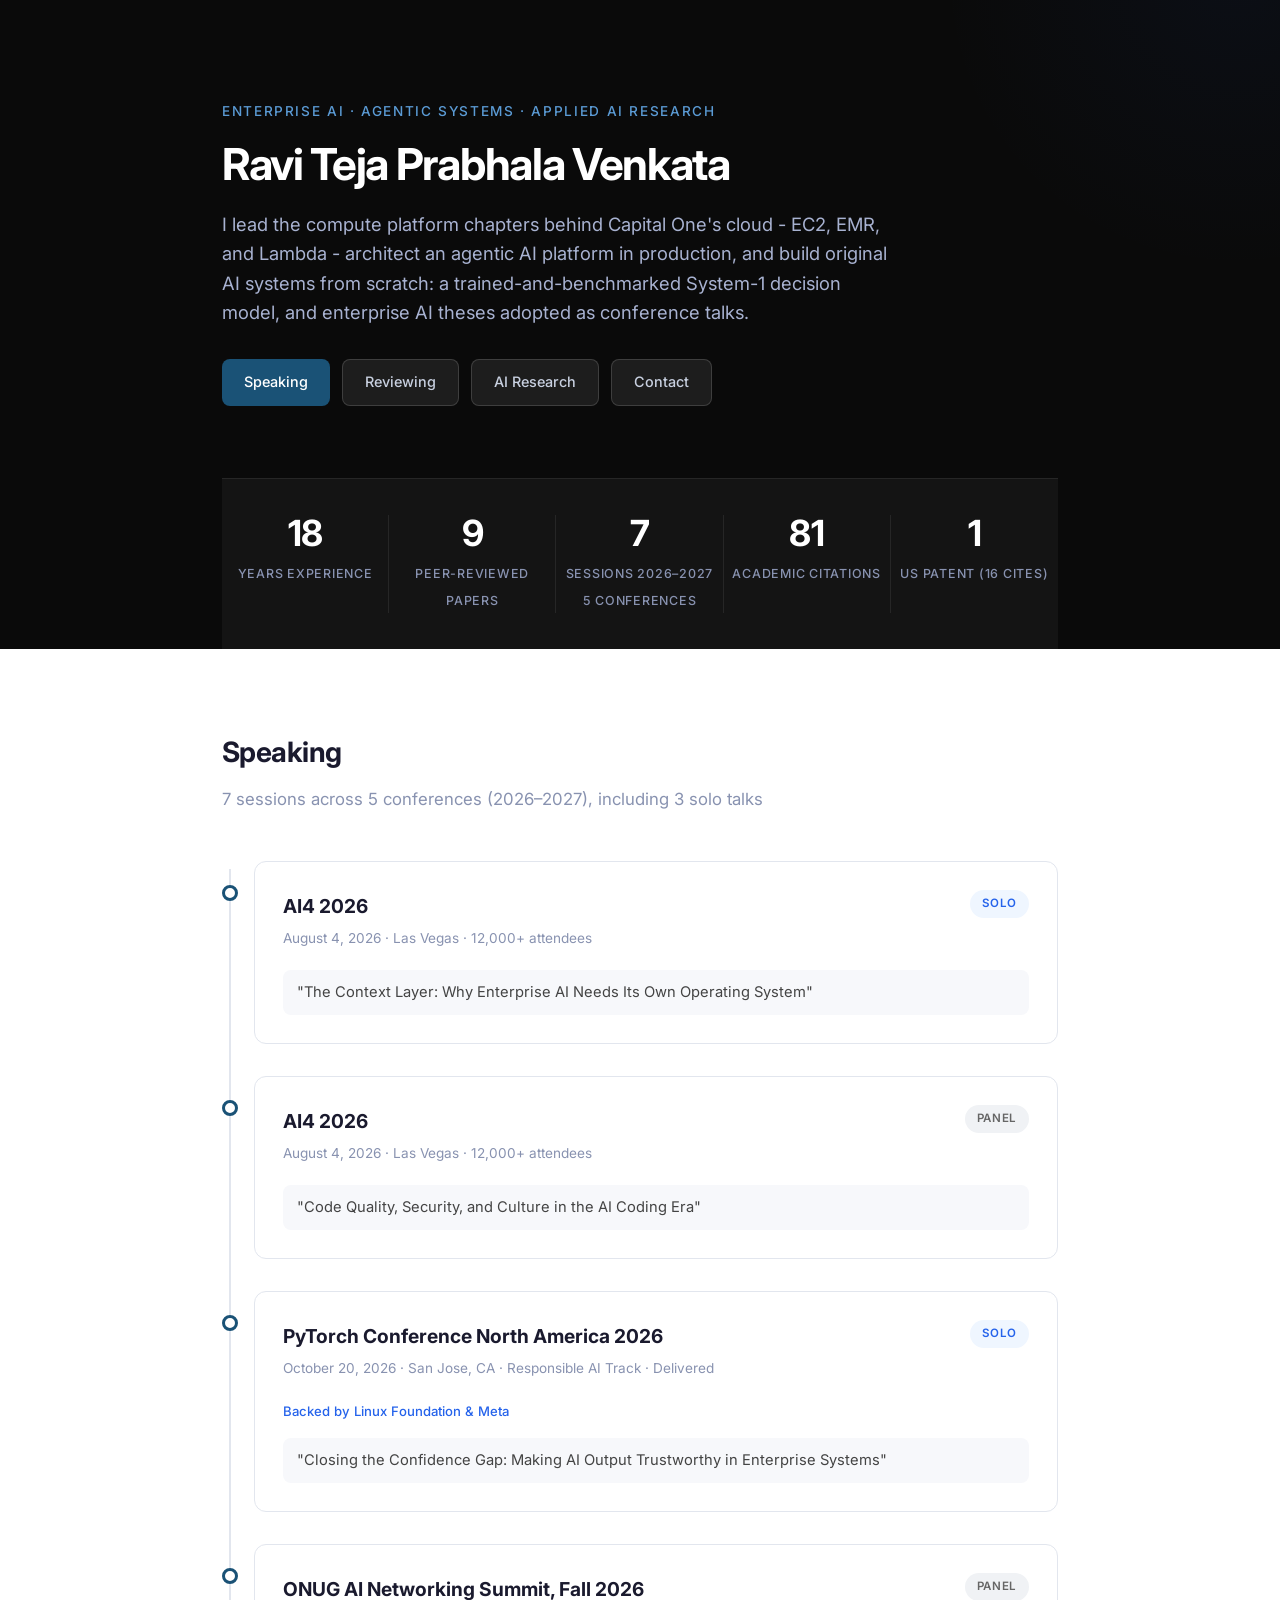
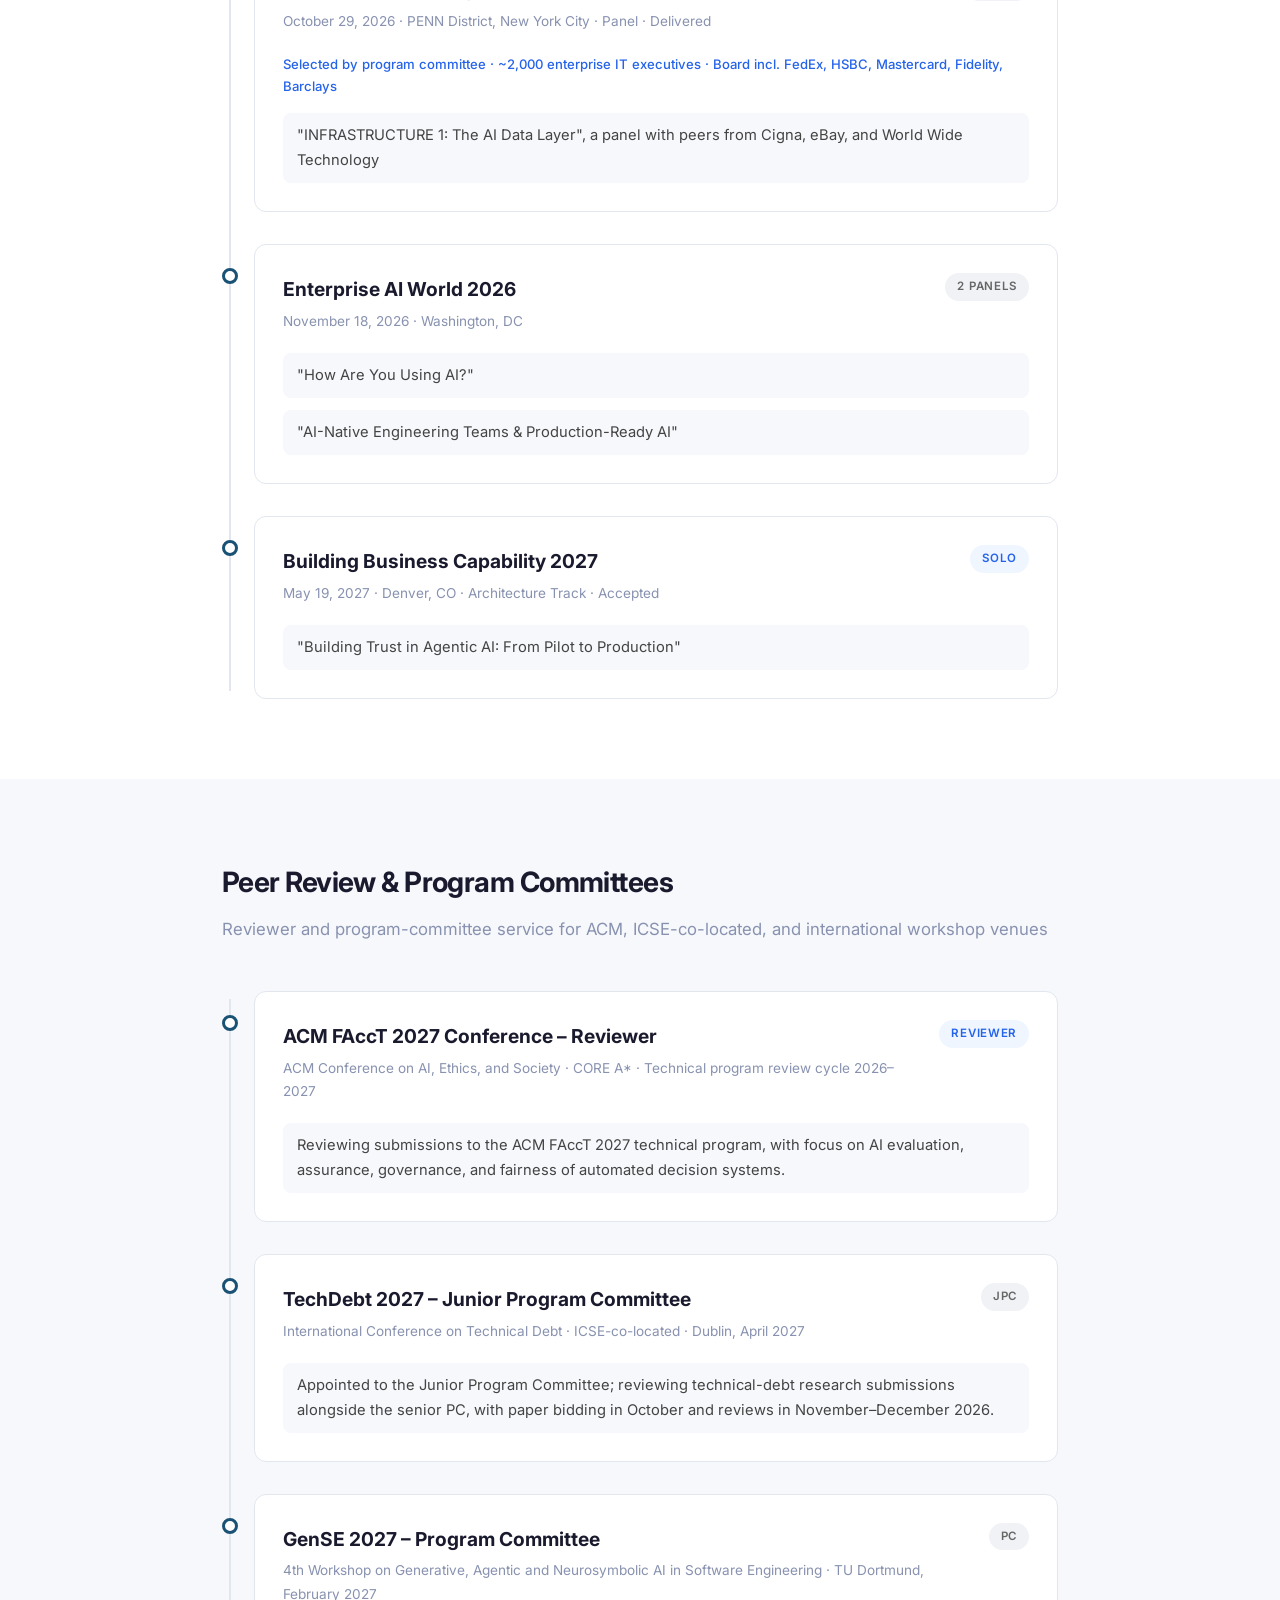
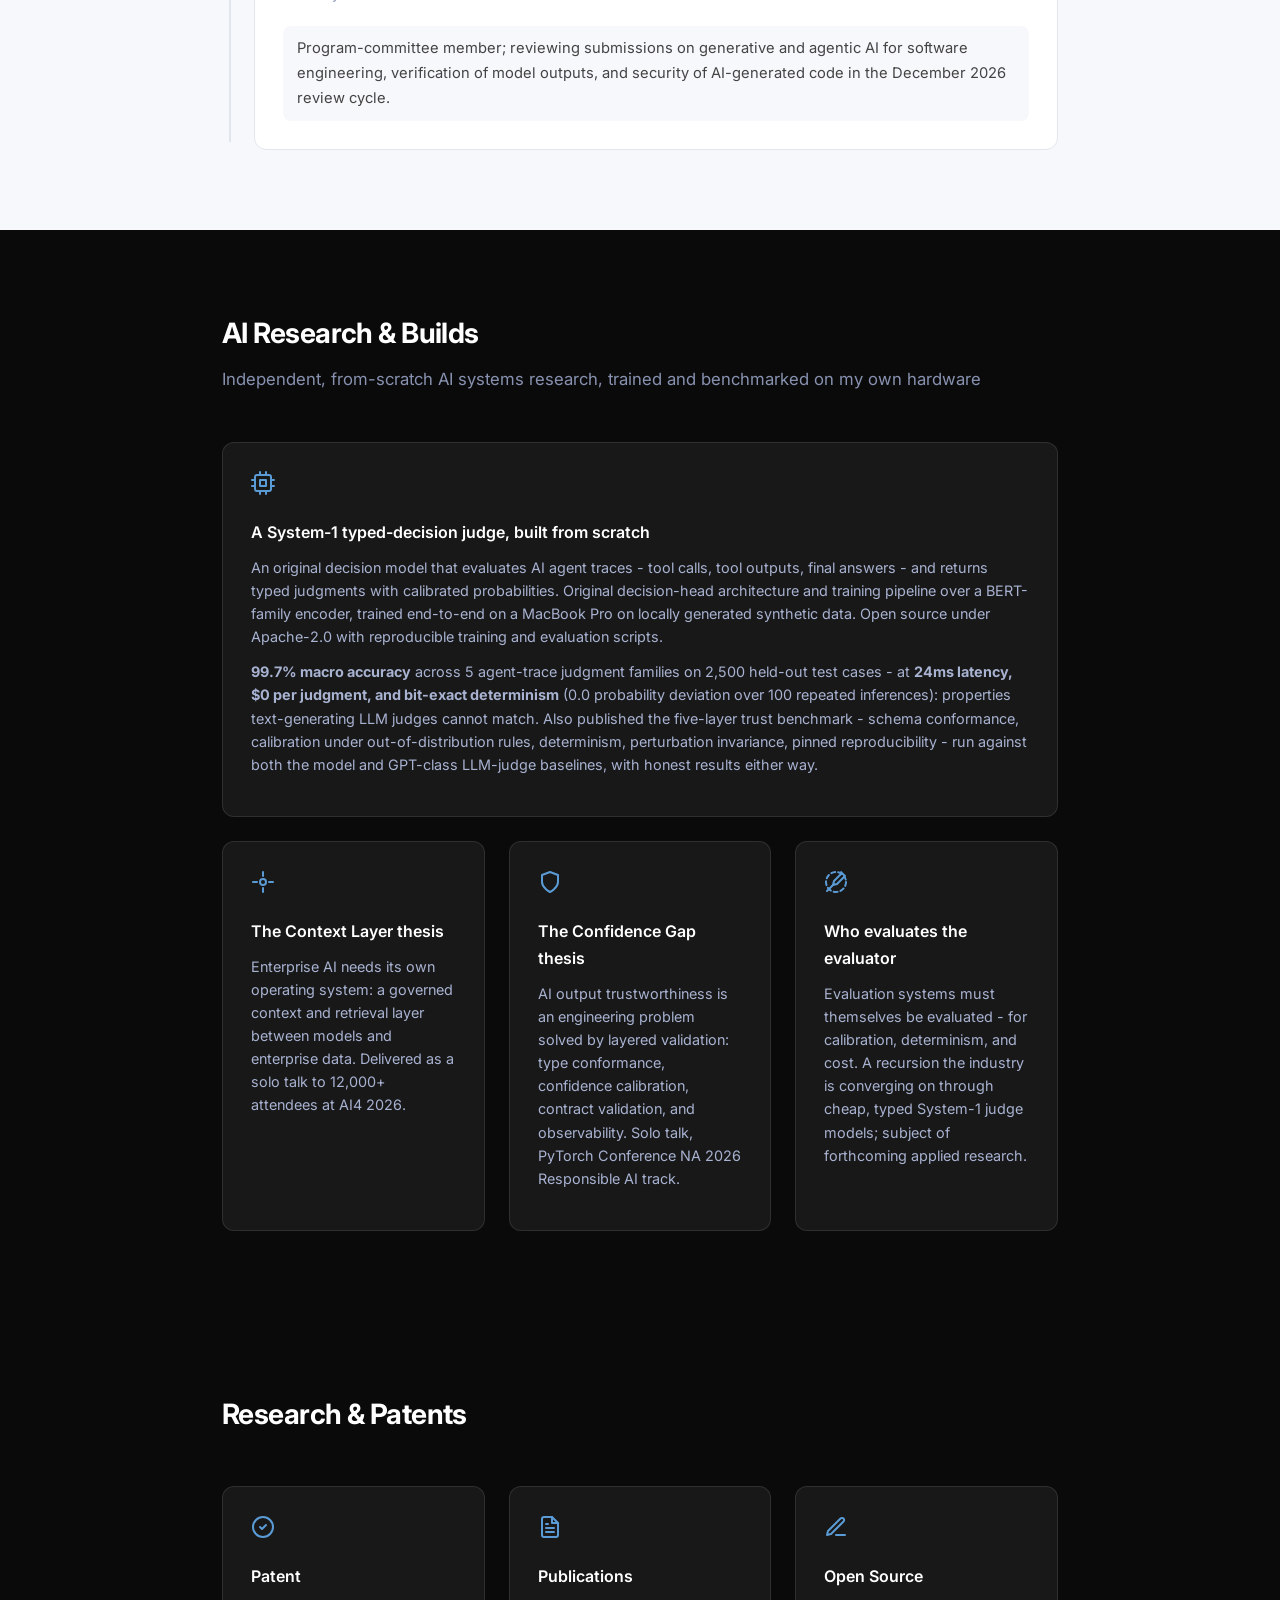
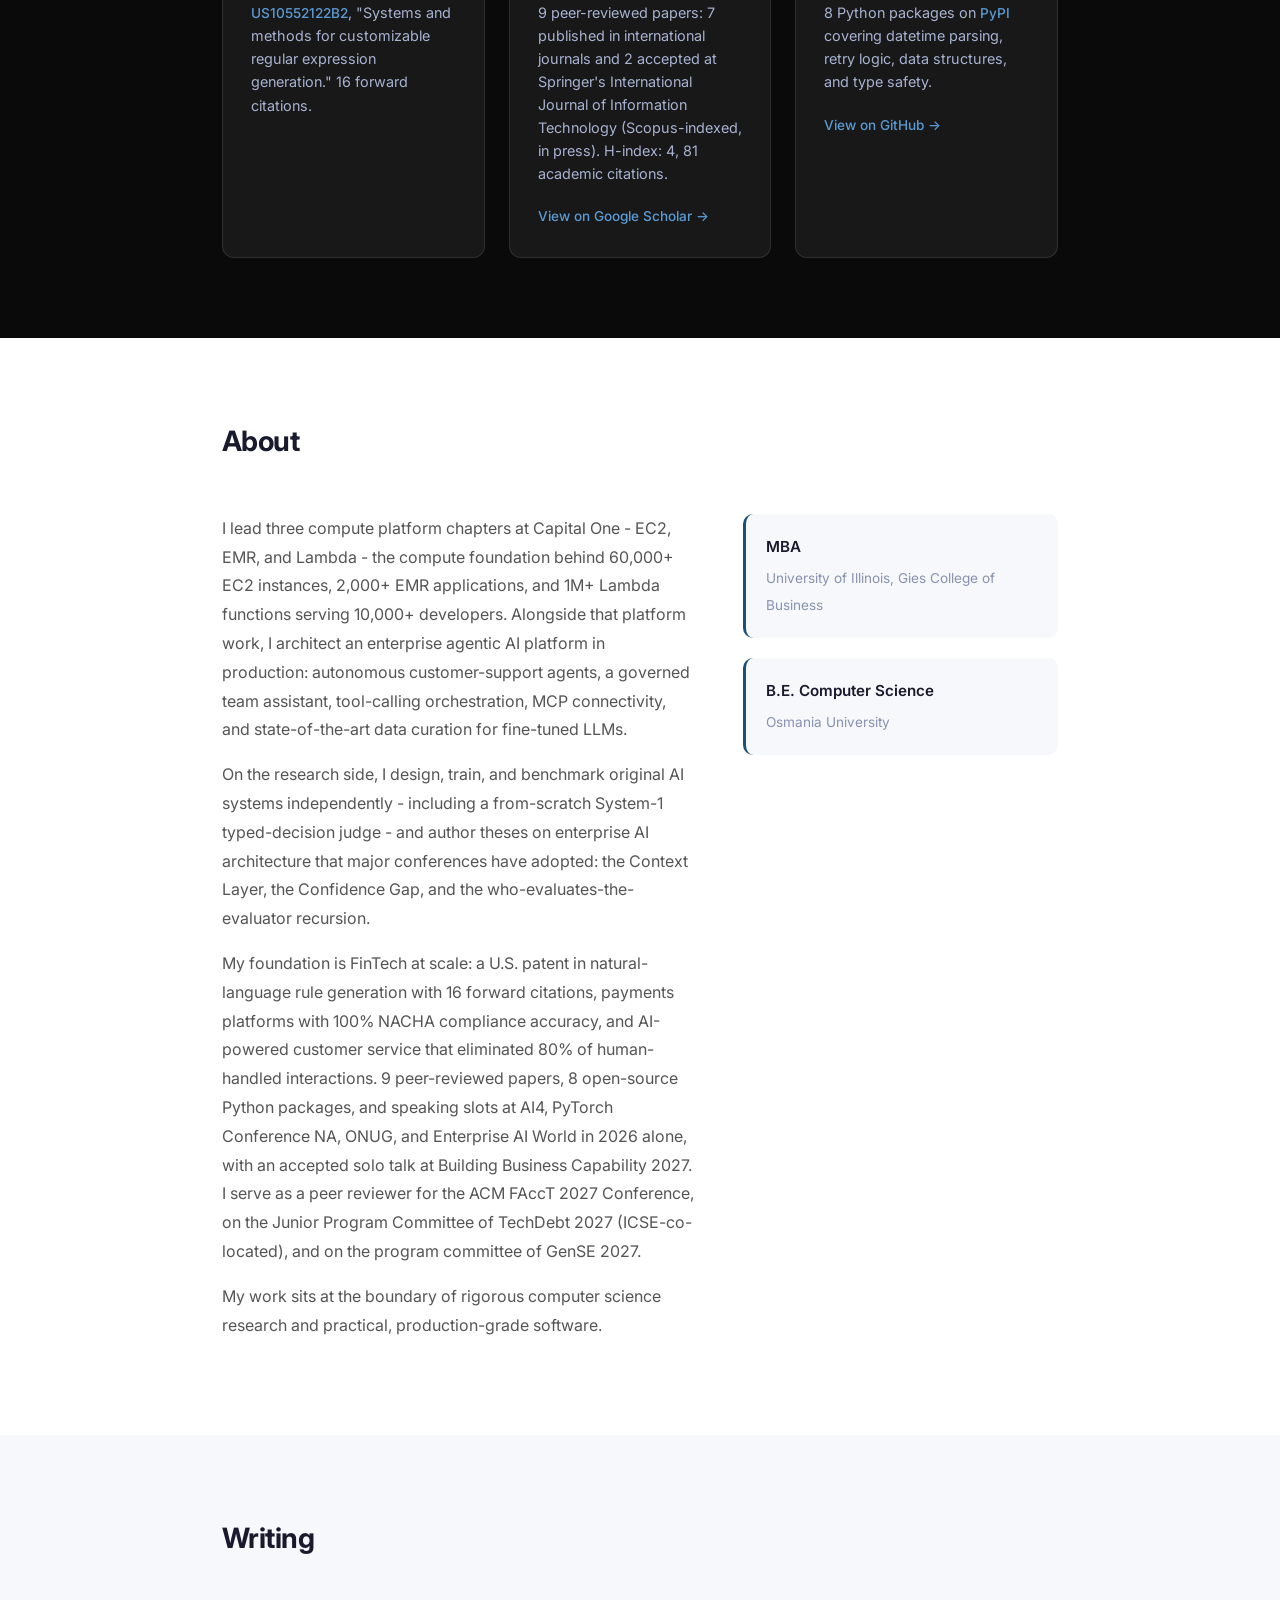
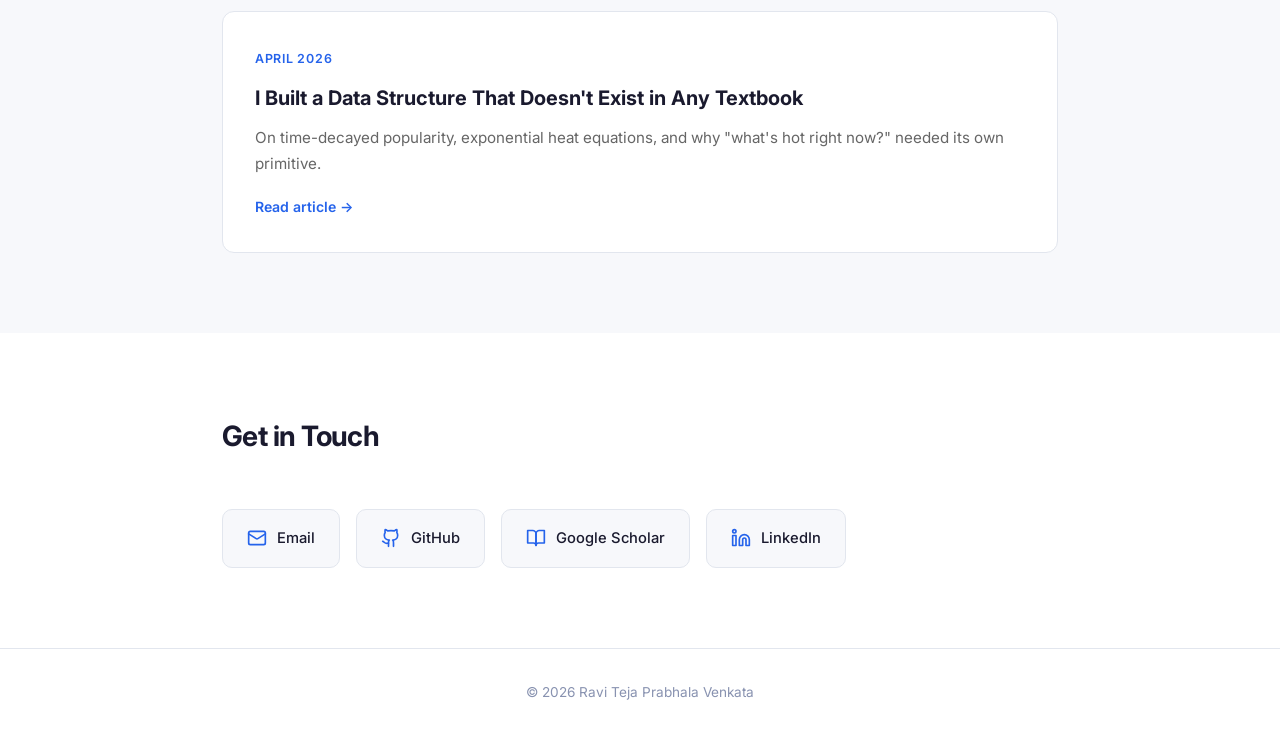
==== index.html @ 0ea7346c "Fit AI Research subtitle on one line within container width" ====
<!DOCTYPE html>
<html lang="en">
<head>
  <meta charset="UTF-8">
  <meta name="viewport" content="width=device-width, initial-scale=1.0">
  <title>Ravi Teja Prabhala Venkata, Senior Engineering Manager</title>
  <meta name="description" content="Ravi Teja Prabhala Venkata is a Senior Engineering Manager leading enterprise compute and agentic AI platforms, an applied AI researcher, patent holder, published researcher, conference speaker, peer reviewer for ACM FAccT, and program-committee member for TechDebt 2027 (ICSE-co-located) and GenSE 2027.">
  <meta name="author" content="Ravi Teja Prabhala Venkata">
  <meta name="keywords" content="Ravi Teja Prabhala Venkata, Teja Prabhala, agentic AI, enterprise AI, LLM evaluation, System-1 decision model, software engineering, AI, fintech, machine learning, patent holder, conference speaker, PyTorch, AI4">
  <meta name="robots" content="index, follow">
  <link rel="canonical" href="https://thecliffhanger.github.io/">
  <meta property="og:title" content="Ravi Teja Prabhala Venkata: Enterprise AI, Agentic Systems and Applied AI Research">
  <meta property="og:description" content="Senior Engineering Manager leading enterprise compute (EC2, EMR, Lambda) and a production agentic AI platform. Builder of a from-scratch System-1 decision model. Patent holder, 9 peer-reviewed papers, speaker at AI4, PyTorch Conf, ONUG, Enterprise AI World, BBC 2027. Reviewer: ACM FAccT 2027. PC: TechDebt 2027 JPC (ICSE-co-located), GenSE 2027.">
  <meta property="og:type" content="website">
  <meta property="og:url" content="https://thecliffhanger.github.io/">
  <meta name="twitter:card" content="summary_large_image">
  <meta name="twitter:title" content="Ravi Teja Prabhala Venkata: Enterprise AI, Agentic Systems and Applied AI Research">
  <meta name="twitter:description" content="Senior Engineering Manager. Production agentic AI platform, from-scratch System-1 decision model, patent holder, 9 peer-reviewed papers, speaker at AI4 2026, PyTorch Conf 2026, ONUG, Enterprise AI World, BBC 2027.">
  <link rel="sitemap" type="application/xml" title="Sitemap" href="/sitemap.xml">
  <script type="application/ld+json">
  {
    "@context": "https://schema.org",
    "@type": "Person",
    "name": "Ravi Teja Prabhala Venkata",
    "url": "https://thecliffhanger.github.io/",
    "sameAs": [
      "https://linkedin.com/in/tejaprabhala",
      "https://scholar.google.com/citations?user=SrGOPegAAAAJ",
      "https://github.com/thecliffhanger"
    ],
    "jobTitle": "Senior Engineering Manager",
    "knowsAbout": ["Artificial Intelligence", "Software Engineering", "Fintech", "Machine Learning", "Distributed Systems"]
  }
  </script>
  <link rel="stylesheet" href="style.css">
  <link rel="preconnect" href="https://fonts.googleapis.com">
  <link rel="preconnect" href="https://fonts.gstatic.com" crossorigin>
  <link href="https://fonts.googleapis.com/css2?family=Inter:wght@300;400;500;600;700;800&display=swap" rel="stylesheet">
</head>
<body>

  <!-- Hero -->
  <header class="hero">
    <div class="container">
      <div class="hero-content">
        <p class="hero-label">Enterprise AI · Agentic Systems · Applied AI Research</p>
        <h1>Ravi Teja Prabhala Venkata</h1>
        <p class="hero-tagline">I lead the compute platform chapters behind Capital One's cloud - EC2, EMR, and Lambda - architect an agentic AI platform in production, and build original AI systems from scratch: a trained-and-benchmarked System-1 decision model, and enterprise AI theses adopted as conference talks.</p>
        <div class="hero-actions">
          <a href="#speaking" class="btn btn--primary">Speaking</a>
          <a href="#reviewing" class="btn btn--secondary">Reviewing</a>
          <a href="#ai-research" class="btn btn--secondary">AI Research</a>
          <a href="#contact" class="btn btn--secondary">Contact</a>
        </div>
      </div>
      <div class="hero-stats">
        <div class="stat">
          <span class="stat__value">18</span>
          <span class="stat__label">Years Experience</span>
        </div>
        <div class="stat">
          <span class="stat__value">9</span>
          <span class="stat__label">Peer-Reviewed Papers</span>
        </div>
        <div class="stat">
          <span class="stat__value">7</span>
          <span class="stat__label">Sessions 2026&ndash;2027<br>5 Conferences</span>
        </div>
        <div class="stat">
          <span class="stat__value">81</span>
          <span class="stat__label">Academic Citations</span>
        </div>
        <div class="stat">
          <span class="stat__value">1</span>
          <span class="stat__label">US Patent (16 cites)</span>
        </div>
      </div>
    </div>
  </header>

  <!-- Speaking -->
  <section id="speaking" class="section">
    <div class="container">
      <div class="section-header">
        <h2>Speaking</h2>
        <p class="wide">7 sessions across 5 conferences (2026&ndash;2027), including 3 solo talks</p>
      </div>

      <div class="timeline">

        <div class="timeline-item">
          <div class="timeline-marker"></div>
          <div class="timeline-content">
            <div class="conference-card">
              <div class="conference-card__top">
                <div>
                  <h3><a href="https://app.swapcard.com/event/ai4-2026/planning/UGxhbm5pbmdfNDU1MzkzNQ==" target="_blank" rel="noopener">AI4 2026</a></h3>
                  <p class="conference-meta">August 4, 2026 · Las Vegas · 12,000+ attendees</p>
                </div>
                <div class="conference-tags">
                  <span class="tag tag--solo">Solo</span>
                </div>
              </div>
              <div class="conference-sessions">
                <div class="session-item">
                  <p>"The Context Layer: Why Enterprise AI Needs Its Own Operating System"</p>
                </div>
              </div>
            </div>
          </div>
        </div>
        <div class="timeline-item">
          <div class="timeline-marker"></div>
          <div class="timeline-content">
            <div class="conference-card">
              <div class="conference-card__top">
                <div>
                  <h3><a href="https://ai4.app.swapcard.com/event/ai4-2026/planning/UGxhbm5pbmdfNDE1Mzc5Mw==" target="_blank" rel="noopener">AI4 2026</a></h3>
                  <p class="conference-meta">August 4, 2026 · Las Vegas · 12,000+ attendees</p>
                </div>
                <div class="conference-tags">
                  <span class="tag tag--panel">Panel</span>
                </div>
              </div>
              <div class="conference-sessions">
                <div class="session-item">
                  <p>"Code Quality, Security, and Culture in the AI Coding Era"</p>
                </div>
              </div>
            </div>
          </div>
        </div>

        <div class="timeline-item">
          <div class="timeline-marker"></div>
          <div class="timeline-content">
            <div class="conference-card">
              <div class="conference-card__top">
                <div>
                  <h3><a href="https://events.linuxfoundation.org/pytorch-conference-north-america/program/schedule/?id=1256339" target="_blank" rel="noopener">PyTorch Conference North America 2026</a></h3>
                  <p class="conference-meta">October 20, 2026 · San Jose, CA · Responsible AI Track · Delivered</p>
                </div>
                <div class="conference-tags">
                  <span class="tag tag--solo">Solo</span>
                </div>
              </div>
              <p class="conference-backed">Backed by Linux Foundation &amp; Meta</p>
              <div class="conference-sessions">
                <div class="session-item">
                  <p>"Closing the Confidence Gap: Making AI Output Trustworthy in Enterprise Systems"</p>
                </div>
              </div>
            </div>
          </div>
        </div>

        <div class="timeline-item">
          <div class="timeline-marker"></div>
          <div class="timeline-content">
            <div class="conference-card">
              <div class="conference-card__top">
                <div>
                  <h3>ONUG AI Networking Summit, Fall 2026</h3>
                  <p class="conference-meta">October 29, 2026 · PENN District, New York City · Panel · Delivered</p>
                </div>
                <div class="conference-tags">
                  <span class="tag tag--panel">Panel</span>
                </div>
              </div>
              <p class="conference-backed">Selected by program committee · ~2,000 enterprise IT executives · Board incl. FedEx, HSBC, Mastercard, Fidelity, Barclays</p>
              <div class="conference-sessions">
                <div class="session-item">
                  <p>"INFRASTRUCTURE 1: The AI Data Layer", a panel with peers from Cigna, eBay, and World Wide Technology</p>
                </div>
              </div>
            </div>
          </div>
        </div>

        <div class="timeline-item">
          <div class="timeline-marker"></div>
          <div class="timeline-content">
            <div class="conference-card">
              <div class="conference-card__top">
                <div>
                  <h3><a href="https://www.enterpriseaiworld.com/Conference/2025/Ravi-Teja-Prabhala-Venkata.aspx" target="_blank" rel="noopener">Enterprise AI World 2026</a></h3>
                  <p class="conference-meta">November 18, 2026 · Washington, DC</p>
                </div>
                <div class="conference-tags">
                  <span class="tag tag--panel">2 Panels</span>
                </div>
              </div>
              <div class="conference-sessions">
                <div class="session-item">
                  <p>"How Are You Using AI?"</p>
                </div>
                <div class="session-item">
                  <p>"AI-Native Engineering Teams &amp; Production-Ready AI"</p>
                </div>
              </div>
            </div>
          </div>
        </div>

        <div class="timeline-item">
          <div class="timeline-marker"></div>
          <div class="timeline-content">
            <div class="conference-card">
              <div class="conference-card__top">
                <div>
                  <h3><a href="https://buildingbusinesscapability.com/session/building-trust-in-agentic-ai-from-pilot-to-production/" target="_blank" rel="noopener">Building Business Capability 2027</a></h3>
                  <p class="conference-meta">May 19, 2027 · Denver, CO · Architecture Track · Accepted</p>
                </div>
                <div class="conference-tags">
                  <span class="tag tag--solo">Solo</span>
                </div>
              </div>
              <div class="conference-sessions">
                <div class="session-item">
                  <p>"Building Trust in Agentic AI: From Pilot to Production"</p>
                </div>
              </div>
            </div>
          </div>
        </div>

      </div>
    </div>
  </section>

  <!-- Peer Review & Program Committees -->
  <section id="reviewing" class="section section--alt">
    <div class="container">
      <div class="section-header">
        <h2>Peer Review &amp; Program Committees</h2>
        <p class="wide">Reviewer and program-committee service for ACM, ICSE-co-located, and international workshop venues</p>
      </div>
      <div class="timeline">

        <div class="timeline-item">
          <div class="timeline-marker"></div>
          <div class="timeline-content">
            <div class="conference-card">
              <div class="conference-card__top">
                <div>
                  <h3>ACM FAccT 2027 Conference &ndash; Reviewer</h3>
                  <p class="conference-meta">ACM Conference on AI, Ethics, and Society · CORE A* · Technical program review cycle 2026&ndash;2027</p>
                </div>
                <div class="conference-tags">
                  <span class="tag tag--solo">Reviewer</span>
                </div>
              </div>
              <div class="conference-sessions">
                <div class="session-item">
                  <p>Reviewing submissions to the ACM FAccT 2027 technical program, with focus on AI evaluation, assurance, governance, and fairness of automated decision systems.</p>
                </div>
              </div>
            </div>
          </div>
        </div>

        <div class="timeline-item">
          <div class="timeline-marker"></div>
          <div class="timeline-content">
            <div class="conference-card">
              <div class="conference-card__top">
                <div>
                  <h3>TechDebt 2027 &ndash; Junior Program Committee</h3>
                  <p class="conference-meta">International Conference on Technical Debt · ICSE-co-located · Dublin, April 2027</p>
                </div>
                <div class="conference-tags">
                  <span class="tag tag--panel">JPC</span>
                </div>
              </div>
              <div class="conference-sessions">
                <div class="session-item">
                  <p>Appointed to the Junior Program Committee; reviewing technical-debt research submissions alongside the senior PC, with paper bidding in October and reviews in November&ndash;December 2026.</p>
                </div>
              </div>
            </div>
          </div>
        </div>

        <div class="timeline-item">
          <div class="timeline-marker"></div>
          <div class="timeline-content">
            <div class="conference-card">
              <div class="conference-card__top">
                <div>
                  <h3><a href="https://gense-workshop.github.io/" target="_blank" rel="noopener">GenSE 2027 &ndash; Program Committee</a></h3>
                  <p class="conference-meta">4th Workshop on Generative, Agentic and Neurosymbolic AI in Software Engineering · TU Dortmund, February 2027</p>
                </div>
                <div class="conference-tags">
                  <span class="tag tag--panel">PC</span>
                </div>
              </div>
              <div class="conference-sessions">
                <div class="session-item">
                  <p>Program-committee member; reviewing submissions on generative and agentic AI for software engineering, verification of model outputs, and security of AI-generated code in the December 2026 review cycle.</p>
                </div>
              </div>
            </div>
          </div>
        </div>

      </div>
    </div>
  </section>

  <!-- AI Research & Builds -->
  <section id="ai-research" class="section section--dark">
    <div class="container">
      <div class="section-header">
        <h2>AI Research &amp; Builds</h2>
        <p class="wide">Independent, from-scratch AI systems research, trained and benchmarked on my own hardware</p>
      </div>
      <div class="research-grid">
        <div class="research-card" style="grid-column: 1 / -1;">
          <div class="research-card__icon">
            <svg width="24" height="24" viewBox="0 0 24 24" fill="none" stroke="currentColor" stroke-width="2" stroke-linecap="round" stroke-linejoin="round"><rect x="4" y="4" width="16" height="16" rx="2"/><rect x="9" y="9" width="6" height="6"/><path d="M9 1v3M15 1v3M9 20v3M15 20v3M1 9h3M1 15h3M20 9h3M20 15h3"/></svg>
          </div>
          <h3>A System-1 typed-decision judge, built from scratch</h3>
          <p>An original decision model that evaluates AI agent traces - tool calls, tool outputs, final answers - and returns typed judgments with calibrated probabilities. Original decision-head architecture and training pipeline over a BERT-family encoder, trained end-to-end on a MacBook Pro on locally generated synthetic data. Open source under Apache-2.0 with reproducible training and evaluation scripts.</p>
          <p><strong>99.7% macro accuracy</strong> across 5 agent-trace judgment families on 2,500 held-out test cases - at <strong>24ms latency, $0 per judgment, and bit-exact determinism</strong> (0.0 probability deviation over 100 repeated inferences): properties text-generating LLM judges cannot match. Also published the five-layer trust benchmark - schema conformance, calibration under out-of-distribution rules, determinism, perturbation invariance, pinned reproducibility - run against both the model and GPT-class LLM-judge baselines, with honest results either way.</p>
        </div>
        <div class="research-card">
          <div class="research-card__icon">
            <svg width="24" height="24" viewBox="0 0 24 24" fill="none" stroke="currentColor" stroke-width="2" stroke-linecap="round" stroke-linejoin="round"><circle cx="12" cy="12" r="3"/><path d="M12 2v4M12 18v4M2 12h4M18 12h4"/></svg>
          </div>
          <h3>The Context Layer thesis</h3>
          <p>Enterprise AI needs its own operating system: a governed context and retrieval layer between models and enterprise data. Delivered as a solo talk to 12,000+ attendees at AI4 2026.</p>
        </div>
        <div class="research-card">
          <div class="research-card__icon">
            <svg width="24" height="24" viewBox="0 0 24 24" fill="none" stroke="currentColor" stroke-width="2" stroke-linecap="round" stroke-linejoin="round"><path d="M12 22s8-4 8-10V5l-8-3-8 3v7c0 6 8 10 8 10z"/></svg>
          </div>
          <h3>The Confidence Gap thesis</h3>
          <p>AI output trustworthiness is an engineering problem solved by layered validation: type conformance, confidence calibration, contract validation, and observability. Solo talk, PyTorch Conference NA 2026 Responsible AI track.</p>
        </div>
        <div class="research-card">
          <div class="research-card__icon">
            <svg width="24" height="24" viewBox="0 0 24 24" fill="none" stroke="currentColor" stroke-width="2" stroke-linecap="round" stroke-linejoin="round"><path d="M17 2.1 21 6l-8 8-4 1 1-4 8-8z"/><path d="M9 15l-6 6"/><circle cx="12" cy="12" r="10" stroke-dasharray="4 3"/></svg>
          </div>
          <h3>Who evaluates the evaluator</h3>
          <p>Evaluation systems must themselves be evaluated - for calibration, determinism, and cost. A recursion the industry is converging on through cheap, typed System-1 judge models; subject of forthcoming applied research.</p>
        </div>
      </div>
    </div>
  </section>

  <!-- Research & Patents -->
  <section id="research" class="section section--dark">
    <div class="container">
      <div class="section-header">
        <h2>Research &amp; Patents</h2>
      </div>
      <div class="research-grid">
        <div class="research-card">
          <div class="research-card__icon">
            <svg width="24" height="24" viewBox="0 0 24 24" fill="none" stroke="currentColor" stroke-width="2" stroke-linecap="round" stroke-linejoin="round"><circle cx="12" cy="12" r="10"/><path d="m9 12 2 2 4-4"/></svg>
          </div>
          <h3>Patent</h3>
          <p><a href="https://patents.google.com/patent/US10552122B2/en" target="_blank" rel="noopener">US10552122B2</a>, "Systems and methods for customizable regular expression generation." 16 forward citations.</p>
        </div>
        <div class="research-card">
          <div class="research-card__icon">
            <svg width="24" height="24" viewBox="0 0 24 24" fill="none" stroke="currentColor" stroke-width="2" stroke-linecap="round" stroke-linejoin="round"><path d="M14 2H6a2 2 0 0 0-2 2v16a2 2 0 0 0 2 2h12a2 2 0 0 0 2-2V8Z"/><path d="M14 2v6h6"/><path d="M16 13H8"/><path d="M16 17H8"/><path d="M10 9H8"/></svg>
          </div>
          <h3>Publications</h3>
          <p>9 peer-reviewed papers: 7 published in international journals and 2 accepted at Springer's International Journal of Information Technology (Scopus-indexed, in press). H-index: 4, 81 academic citations.</p>
          <a href="https://scholar.google.com/citations?user=SrGOPegAAAAJ" target="_blank" rel="noopener" class="research-link">View on Google Scholar &rarr;</a>
        </div>
        <div class="research-card">
          <div class="research-card__icon">
            <svg width="24" height="24" viewBox="0 0 24 24" fill="none" stroke="currentColor" stroke-width="2" stroke-linecap="round" stroke-linejoin="round"><path d="M12 20h9"/><path d="M16.5 3.5a2.121 2.121 0 0 1 3 3L7 19l-4 1 1-4L16.5 3.5z"/></svg>
          </div>
          <h3>Open Source</h3>
          <p>8 Python packages on <a href="https://pypi.org/user/thecliffhanger/" target="_blank" rel="noopener">PyPI</a> covering datetime parsing, retry logic, data structures, and type safety.</p>
          <a href="https://github.com/thecliffhanger" target="_blank" rel="noopener" class="research-link">View on GitHub &rarr;</a>
        </div>
      </div>
    </div>
  </section>

  <!-- About -->
  <section id="about" class="section">
    <div class="container">
      <div class="section-header">
        <h2>About</h2>
      </div>
      <div class="about-grid">
        <div class="about-text">
          <p>I lead three compute platform chapters at Capital One - EC2, EMR, and Lambda - the compute foundation behind 60,000+ EC2 instances, 2,000+ EMR applications, and 1M+ Lambda functions serving 10,000+ developers. Alongside that platform work, I architect an enterprise agentic AI platform in production: autonomous customer-support agents, a governed team assistant, tool-calling orchestration, MCP connectivity, and state-of-the-art data curation for fine-tuned LLMs.</p>
          <p>On the research side, I design, train, and benchmark original AI systems independently - including a from-scratch System-1 typed-decision judge - and author theses on enterprise AI architecture that major conferences have adopted: the Context Layer, the Confidence Gap, and the who-evaluates-the-evaluator recursion.</p>
          <p>My foundation is FinTech at scale: a U.S. patent in natural-language rule generation with 16 forward citations, payments platforms with 100% NACHA compliance accuracy, and AI-powered customer service that eliminated 80% of human-handled interactions. 9 peer-reviewed papers, 8 open-source Python packages, and speaking slots at AI4, PyTorch Conference NA, ONUG, and Enterprise AI World in 2026 alone, with an accepted solo talk at Building Business Capability 2027. I serve as a peer reviewer for the ACM FAccT 2027 Conference, on the Junior Program Committee of TechDebt 2027 (ICSE-co-located), and on the program committee of GenSE 2027.</p>
          <p>My work sits at the boundary of rigorous computer science research and practical, production-grade software.</p>
        </div>
        <div class="about-highlights">
          <div class="highlight">
            <span class="highlight__title">MBA</span>
            <span class="highlight__desc">University of Illinois, Gies College of Business</span>
          </div>
          <div class="highlight">
            <span class="highlight__title">B.E. Computer Science</span>
            <span class="highlight__desc">Osmania University</span>
          </div>
        </div>
      </div>
    </div>
  </section>

  <!-- Writing -->
  <section id="writing" class="section section--alt">
    <div class="container">
      <div class="section-header">
        <h2>Writing</h2>
      </div>
      <a href="blog/data-structure-textbook.html" class="blog-card">
        <span class="blog-card__date">April 2026</span>
        <h3>I Built a Data Structure That Doesn't Exist in Any Textbook</h3>
        <p>On time-decayed popularity, exponential heat equations, and why "what's hot right now?" needed its own primitive.</p>
        <span class="blog-card__cta">Read article &rarr;</span>
      </a>
    </div>
  </section>

  <!-- Contact -->
  <section id="contact" class="section">
    <div class="container">
      <div class="section-header">
        <h2>Get in Touch</h2>
      </div>
      <div class="contact-grid">
        <a href="mailto:raviteja.prabhala@gmail.com" class="contact-card">
          <svg width="20" height="20" viewBox="0 0 24 24" fill="none" stroke="currentColor" stroke-width="2" stroke-linecap="round" stroke-linejoin="round"><rect width="20" height="16" x="2" y="4" rx="2"/><path d="m22 7-8.97 5.7a1.94 1.94 0 0 1-2.06 0L2 7"/></svg>
          <span>Email</span>
        </a>
        <a href="https://github.com/thecliffhanger" target="_blank" rel="noopener" class="contact-card">
          <svg width="20" height="20" viewBox="0 0 24 24" fill="none" stroke="currentColor" stroke-width="2" stroke-linecap="round" stroke-linejoin="round"><path d="M15 22v-4a4.8 4.8 0 0 0-1-3.5c3 0 6-2 6-5.5.08-1.25-.27-2.48-1-3.5.28-1.15.28-2.35 0-3.5 0 0-1 0-3 1.5-2.64-.5-5.36-.5-8 0C6 2 5 2 5 2c-.3 1.15-.3 2.35 0 3.5A5.403 5.403 0 0 0 4 9c0 3.5 3 5.5 6 5.5-.39.49-.68 1.05-.85 1.65-.17.6-.22 1.23-.15 1.85v4"/><path d="M9 18c-4.51 2-5-2-7-2"/></svg>
          <span>GitHub</span>
        </a>
        <a href="https://scholar.google.com/citations?user=SrGOPegAAAAJ" target="_blank" rel="noopener" class="contact-card">
          <svg width="20" height="20" viewBox="0 0 24 24" fill="none" stroke="currentColor" stroke-width="2" stroke-linecap="round" stroke-linejoin="round"><path d="M2 3h6a4 4 0 0 1 4 4v14a3 3 0 0 0-3-3H2z"/><path d="M22 3h-6a4 4 0 0 0-4 4v14a3 3 0 0 1 3-3h7z"/></svg>
          <span>Google Scholar</span>
        </a>
        <a href="https://linkedin.com/in/tejaprabhala" target="_blank" rel="noopener" class="contact-card">
          <svg width="20" height="20" viewBox="0 0 24 24" fill="none" stroke="currentColor" stroke-width="2" stroke-linecap="round" stroke-linejoin="round"><path d="M16 8a6 6 0 0 1 6 6v7h-4v-7a2 2 0 0 0-2-2 2 2 0 0 0-2 2v7h-4v-7a6 6 0 0 1 6-6z"/><rect width="4" height="12" x="2" y="9"/><circle cx="4" cy="4" r="2"/></svg>
          <span>LinkedIn</span>
        </a>
      </div>
    </div>
  </section>

  <!-- Footer -->
  <footer class="footer">
    <div class="container">
      <p>&copy; 2026 Ravi Teja Prabhala Venkata</p>
    </div>
  </footer>

</body>
</html>
---- style.css ----
/* === Reset & Base === */
*, *::before, *::after { box-sizing: border-box; margin: 0; padding: 0; }

html { scroll-behavior: smooth; }

body {
  font-family: 'Inter', -apple-system, BlinkMacSystemFont, 'Segoe UI', Roboto, sans-serif;
  color: #1a1a2e;
  line-height: 1.7;
  font-size: 16px;
  -webkit-font-smoothing: antialiased;
}

a { color: inherit; text-decoration: none; }
a:hover { text-decoration: underline; }
img { max-width: 100%; }

/* === Layout === */
.container { max-width: 900px; margin: 0 auto; padding: 0 32px; }

/* === Hero === */
.hero {
  background: #0a0a0a;
  color: #ffffff;
  padding: 100px 0 0;
  position: relative;
  overflow: hidden;
}

.hero::before {
  content: "";
  position: absolute;
  top: -50%;
  right: -20%;
  width: 600px;
  height: 600px;
  background: radial-gradient(circle, rgba(37,99,235,0.06) 0%, transparent 70%);
  border-radius: 50%;
  content: '';
  position: absolute;
  top: -50%;
  right: -20%;
  width: 600px;
  height: 600px;
  background: radial-gradient(circle, rgba(37,99,235,0.05) 0%, transparent 70%);
  border-radius: 50%;
}

.hero-content {
  position: relative;
  margin-bottom: 72px;
}

.hero-label {
  font-size: 0.85rem;
  font-weight: 500;
  color: #5b9bd5;
  text-transform: uppercase;
  letter-spacing: 0.12em;
  margin-bottom: 16px;
}

.hero h1 {
  font-size: 2.75rem;
  font-weight: 700;
  letter-spacing: -0.03em;
  line-height: 1.15;
  margin-bottom: 20px;
  max-width: 600px;
}

.hero-tagline {
  font-size: 1.15rem;
  color: #a8b2d1;
  max-width: 680px;
  line-height: 1.6;
  margin-bottom: 32px;
}

.hero-actions {
  display: flex;
  gap: 12px;
  flex-wrap: wrap;
}

.btn {
  display: inline-flex;
  align-items: center;
  padding: 10px 22px;
  border-radius: 8px;
  font-size: 0.9rem;
  font-weight: 500;
  transition: all 0.2s ease;
  text-decoration: none;
}

.btn--primary {
  background: #1a5276;
  color: #fff;
}

.btn--primary:hover {
  background: #1a6491;
  text-decoration: none;
}

.btn--secondary {
  background: rgba(255,255,255,0.08);
  color: #c8d0e0;
  border: 1px solid rgba(255,255,255,0.15);
}

.btn--secondary:hover {
  background: rgba(255,255,255,0.14);
  text-decoration: none;
}

/* === Hero Stats === */
.hero-stats {
  position: relative;
  display: grid;
  grid-template-columns: repeat(5, 1fr);
  background: rgba(255,255,255,0.04);
  border-top: 1px solid rgba(255,255,255,0.08);
  padding: 36px 0;
}

.stat {
  text-align: center;
  border-right: 1px solid rgba(255,255,255,0.08);
}

.stat:last-child { border-right: none; }

.stat__value {
  display: block;
  font-size: 2.25rem;
  font-weight: 700;
  letter-spacing: -0.02em;
  color: #ffffff;
  line-height: 1;
  margin-bottom: 8px;
}

.stat__label {
  font-size: 0.78rem;
  color: #8892b0;
  text-transform: uppercase;
  letter-spacing: 0.06em;
  font-weight: 500;
}

/* === Sections === */
.section { padding: 80px 0; }
.section--alt { background: #f7f8fb; }
.section--dark {
  background: #0f0c29;
  background: #0a0a0a;
  color: #ffffff;
}

.section-header {
  margin-bottom: 48px;
}

.section-header h2 {
  font-size: 1.75rem;
  font-weight: 700;
  letter-spacing: -0.02em;
  margin-bottom: 8px;
}

.section-header p {
  font-size: 1.05rem;
  color: #8892b0;
  max-width: 500px;
}

.section-header p.wide {
  max-width: none;
}

.section--dark .section-header p {
  color: #8892b0;
}

/* === Timeline === */
.timeline {
  position: relative;
  padding-left: 32px;
}

.timeline::before {
  content: '';
  position: absolute;
  left: 7px;
  top: 8px;
  bottom: 8px;
  width: 2px;
  background: #e2e6ee;
}

.timeline-item {
  position: relative;
  margin-bottom: 32px;
}

.timeline-item:last-child { margin-bottom: 0; }

.timeline-marker {
  position: absolute;
  left: -32px;
  top: 24px;
  width: 16px;
  height: 16px;
  border-radius: 50%;
  background: #ffffff;
  border: 3px solid #1a5276;
  z-index: 1;
}

/* === Conference Cards === */
.conference-card {
  background: #ffffff;
  border: 1px solid #e2e6ee;
  border-radius: 12px;
  padding: 28px;
  transition: box-shadow 0.25s ease, transform 0.25s ease;
}

.conference-card:hover {
  box-shadow: 0 8px 32px rgba(26,82,118,0.08);
  transform: translateY(-2px);
}

.conference-card__top {
  display: flex;
  justify-content: space-between;
  align-items: flex-start;
  gap: 16px;
  margin-bottom: 20px;
}

.conference-card h3 a { color: #1a1a2e; }
.conference-card h3 a:hover { text-decoration: underline; color: #2563eb; }
.conference-card h3 {
  font-size: 1.2rem;
  font-weight: 700;
  color: #1a1a2e;
  margin-bottom: 4px;
}

.conference-meta {
  font-size: 0.85rem;
  color: #8892b0;
}

.conference-backed {
  font-size: 0.82rem;
  color: #2563eb;
  font-weight: 500;
  margin-bottom: 16px;
}

.conference-tags {
  display: flex;
  gap: 8px;
  flex-shrink: 0;
}

.tag {
  display: inline-block;
  padding: 4px 12px;
  border-radius: 100px;
  font-size: 0.72rem;
  font-weight: 600;
  letter-spacing: 0.06em;
  text-transform: uppercase;
}

.tag--solo {
  background: #eff6ff;
  color: #2563eb;
}

.tag--panel {
  background: #f0f2f5;
  color: #666;
}

/* === Session Items === */
.conference-sessions {
  display: flex;
  flex-direction: column;
  gap: 12px;
}

.session-item {
  display: flex;
  align-items: baseline;
  gap: 14px;
  padding: 10px 14px;
  background: #f7f8fb;
  border-radius: 8px;
}

.session-type {
  font-size: 0.68rem;
  font-weight: 700;
  text-transform: uppercase;
  letter-spacing: 0.08em;
  color: #2563eb;
  white-space: nowrap;
  min-width: 48px;
}

.session-item p {
  font-size: 0.92rem;
  color: #444;
  margin: 0;
}

/* === Research Cards === */
.research-grid {
  display: grid;
  grid-template-columns: repeat(3, 1fr);
  gap: 24px;
}

.research-card {
  background: rgba(255,255,255,0.06);
  border: 1px solid rgba(255,255,255,0.1);
  border-radius: 12px;
  padding: 28px;
  transition: border-color 0.2s, background 0.2s;
}

.research-card:hover {
  border-color: rgba(255,255,255,0.2);
  background: rgba(255,255,255,0.1);
}

.research-card__icon {
  color: #5b9bd5;
  margin-bottom: 16px;
}

.research-card h3 {
  font-size: 1rem;
  font-weight: 600;
  margin-bottom: 10px;
  color: #ffffff;
}

.research-card p {
  font-size: 0.9rem;
  color: #a8b2d1;
  line-height: 1.6;
  margin-bottom: 12px;
}

.research-card a {
  color: #5b9bd5;
  font-size: 0.85rem;
  font-weight: 500;
}

.research-card a:hover { text-decoration: underline; }

.research-link {
  display: inline-block;
  margin-top: 8px;
}

/* === About Grid === */
.about-grid {
  display: grid;
  grid-template-columns: 1.5fr 1fr;
  gap: 48px;
  align-items: start;
}

.about-text p {
  font-size: 1rem;
  color: #555;
  margin-bottom: 16px;
  line-height: 1.8;
}

.about-highlights {
  display: flex;
  flex-direction: column;
  gap: 20px;
}

.highlight {
  padding: 20px;
  background: #f7f8fb;
  border-radius: 10px;
  border-left: 3px solid #1a5276;
}

.highlight__title {
  display: block;
  font-size: 0.95rem;
  font-weight: 600;
  color: #1a1a2e;
  margin-bottom: 4px;
}

.highlight__desc {
  font-size: 0.85rem;
  color: #8892b0;
}

/* === Blog === */
.blog-card {
  display: block;
  background: #ffffff;
  border: 1px solid #e2e6ee;
  border-radius: 12px;
  padding: 32px;
  transition: all 0.25s ease;
  text-decoration: none;
  color: inherit;
}

.blog-card:hover {
  border-color: #2563eb;
  box-shadow: 0 4px 20px rgba(26,82,118,0.06);
  text-decoration: none;
}

.blog-card__date {
  font-size: 0.78rem;
  font-weight: 600;
  color: #2563eb;
  text-transform: uppercase;
  letter-spacing: 0.06em;
}

.blog-card h3 {
  font-size: 1.25rem;
  font-weight: 700;
  margin: 10px 0;
  color: #1a1a2e;
}

.blog-card p {
  font-size: 0.95rem;
  color: #666;
  margin-bottom: 16px;
}

.blog-card__cta {
  font-size: 0.88rem;
  font-weight: 600;
  color: #2563eb;
}

/* === Contact Grid === */
.contact-grid {
  display: flex;
  gap: 16px;
  flex-wrap: wrap;
}

.contact-card {
  display: flex;
  align-items: center;
  gap: 10px;
  padding: 16px 24px;
  background: #f7f8fb;
  border: 1px solid #e2e6ee;
  border-radius: 10px;
  font-size: 0.92rem;
  font-weight: 500;
  color: #1a1a2e;
  transition: all 0.2s ease;
}

.contact-card:hover {
  border-color: #2563eb;
  background: #eff6ff;
  text-decoration: none;
}

.contact-card svg {
  color: #2563eb;
}

/* === Footer === */
.footer {
  padding: 32px 0;
  text-align: center;
  font-size: 0.85rem;
  color: #8892b0;
  border-top: 1px solid #e2e6ee;
}

/* === Responsive === */
@media (max-width: 768px) {
  .hero { padding: 64px 0 0; }
  .hero h1 { font-size: 2rem; }
  .hero-content { margin-bottom: 48px; }
  .hero-stats { grid-template-columns: repeat(2, 1fr); gap: 24px; }
  .stat { border-right: none; }
  .stat:nth-child(odd) { border-right: 1px solid rgba(255,255,255,0.08); }
  .stat:nth-child(-n+2) { border-bottom: 1px solid rgba(255,255,255,0.08); padding-bottom: 24px; }
  .research-grid { grid-template-columns: 1fr; }
  .about-grid { grid-template-columns: 1fr; gap: 32px; }
  .conference-card__top { flex-direction: column; }
  .section { padding: 56px 0; }
  .timeline { padding-left: 24px; }
  .timeline-marker { left: -24px; }
}

@media (max-width: 480px) {
  .container { padding: 0 20px; }
  .hero h1 { font-size: 1.7rem; }
  .hero-actions { flex-direction: column; }
  .btn { justify-content: center; }
  .contact-grid { flex-direction: column; }
}

/* === Article Page === */
.article { padding: 48px 0 80px; }
.article-header { margin-bottom: 40px; padding-bottom: 32px; border-bottom: 1px solid #e2e6ee; }
.article-header h1 { font-size: 2rem; font-weight: 700; letter-spacing: -0.02em; line-height: 1.3; margin-bottom: 12px; }
.article-header .subtitle { font-size: 1.1rem; color: #8892b0; font-style: italic; }
.article-header .meta { margin-top: 16px; font-size: 0.88rem; color: #8892b0; }

.article h2 { font-size: 1.4rem; font-weight: 600; margin: 48px 0 20px; color: #1a1a2e; letter-spacing: -0.01em; }
.article h3 { font-size: 1.15rem; font-weight: 600; margin: 32px 0 12px; color: #1a1a2e; }
.article p { margin-bottom: 18px; max-width: 680px; }
.article ul, .article ol { margin: 0 0 18px 24px; max-width: 680px; }
.article li { margin-bottom: 6px; }
.article strong { color: #1a1a2e; }
.article code { font-family: 'SF Mono', 'Fira Code', 'Fira Mono', Menlo, Consolas, monospace; background: #f0f2f5; padding: 2px 6px; border-radius: 4px; font-size: 0.9em; }
.article pre { background: #1a1a2e; color: #e6e6e6; padding: 20px 24px; border-radius: 8px; overflow-x: auto; margin: 0 0 24px; }
.article pre code { background: none; padding: 0; color: inherit; font-size: 0.88rem; line-height: 1.6; }
.article table { width: 100%; border-collapse: collapse; margin: 0 0 24px; max-width: 680px; }
.article th, .article td { text-align: left; padding: 10px 12px; border-bottom: 1px solid #e2e6ee; font-size: 0.92rem; }
.article th { font-weight: 600; color: #1a1a2e; font-size: 0.85rem; text-transform: uppercase; letter-spacing: 0.04em; }
.article blockquote { border-left: 3px solid #1a5276; padding-left: 20px; margin: 0 0 24px; color: #555; font-style: italic; }
.article a { color: #2563eb; }
.article a:hover { text-decoration: underline; }
.article .back-link { display: inline-block; margin-bottom: 32px; font-size: 0.9rem; color: #2563eb; }
.article .disclaimer { background: #f7f8fb; border: 1px solid #e2e6ee; border-radius: 8px; padding: 16px 20px; margin-top: 48px; font-size: 0.88rem; color: #555; }

@media (max-width: 600px) {
  .article-header h1 { font-size: 1.5rem; }
  .article { padding: 32px 0 60px; }
}
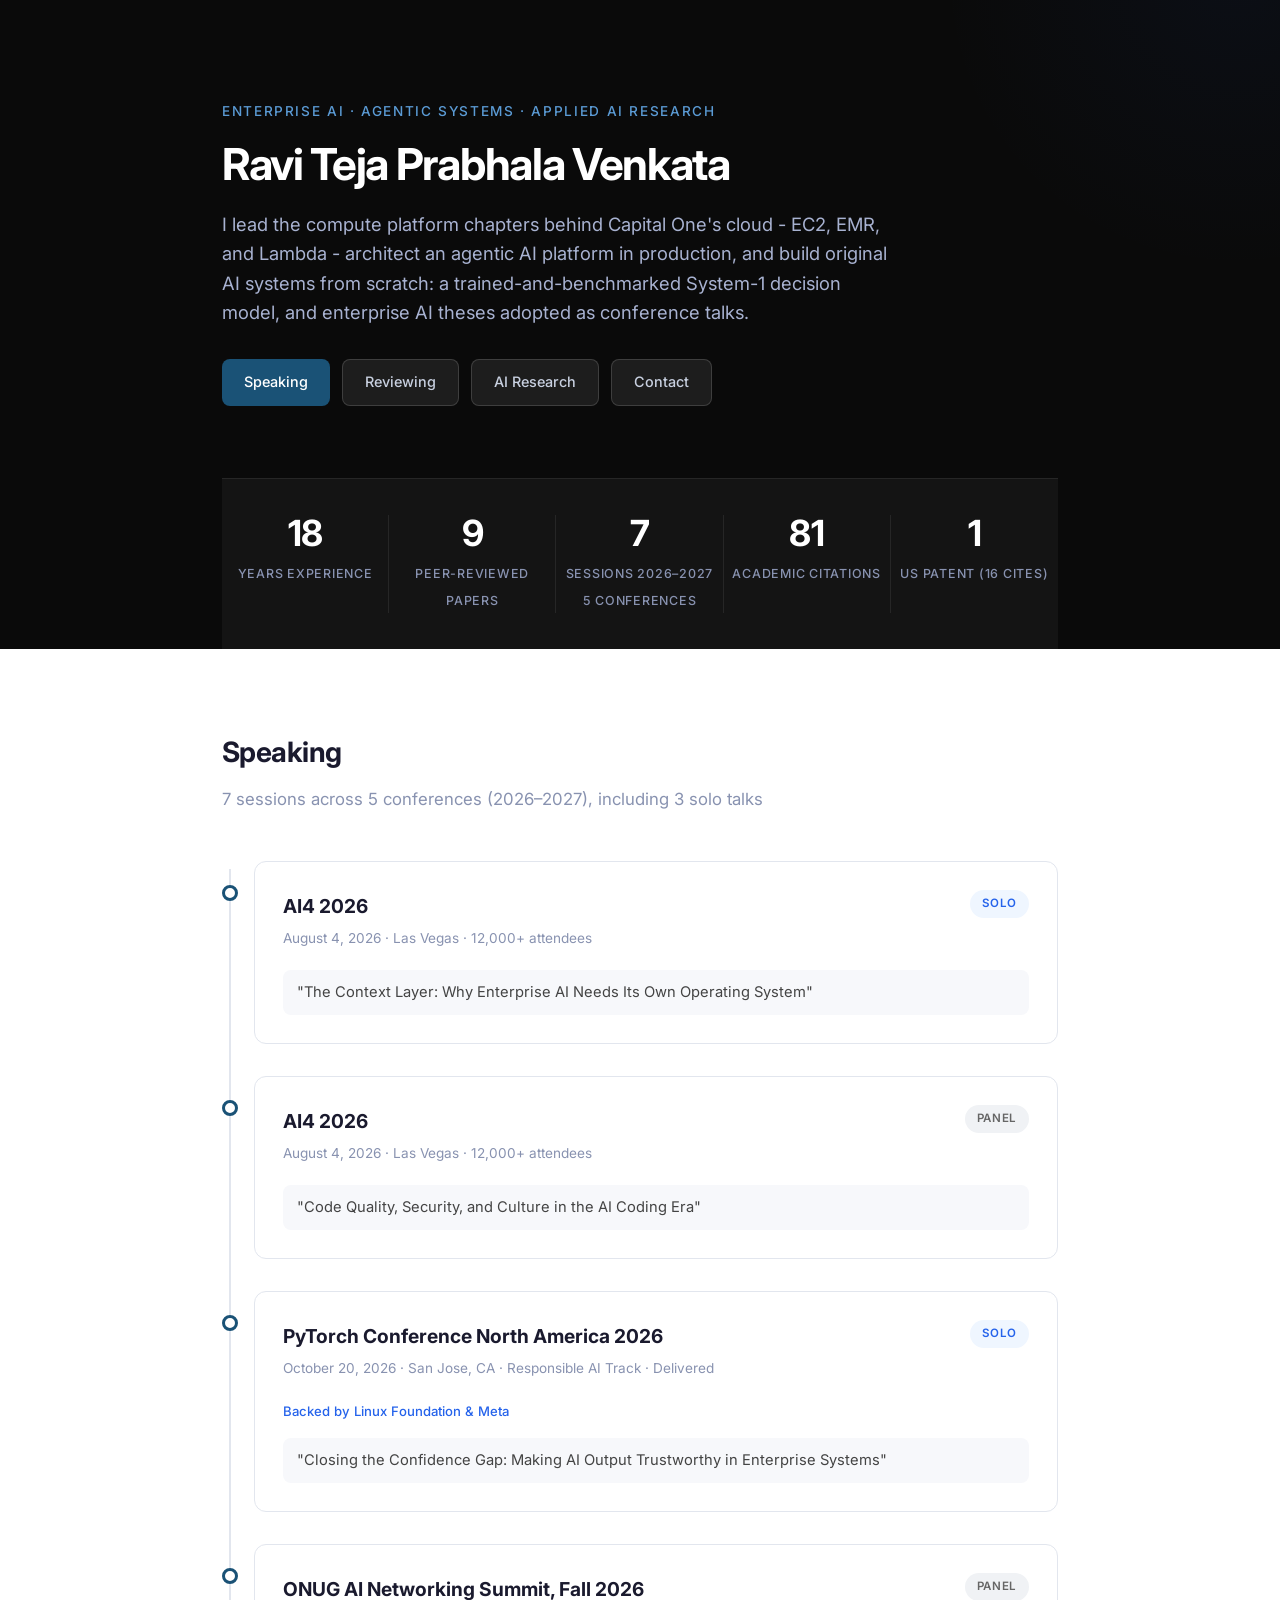
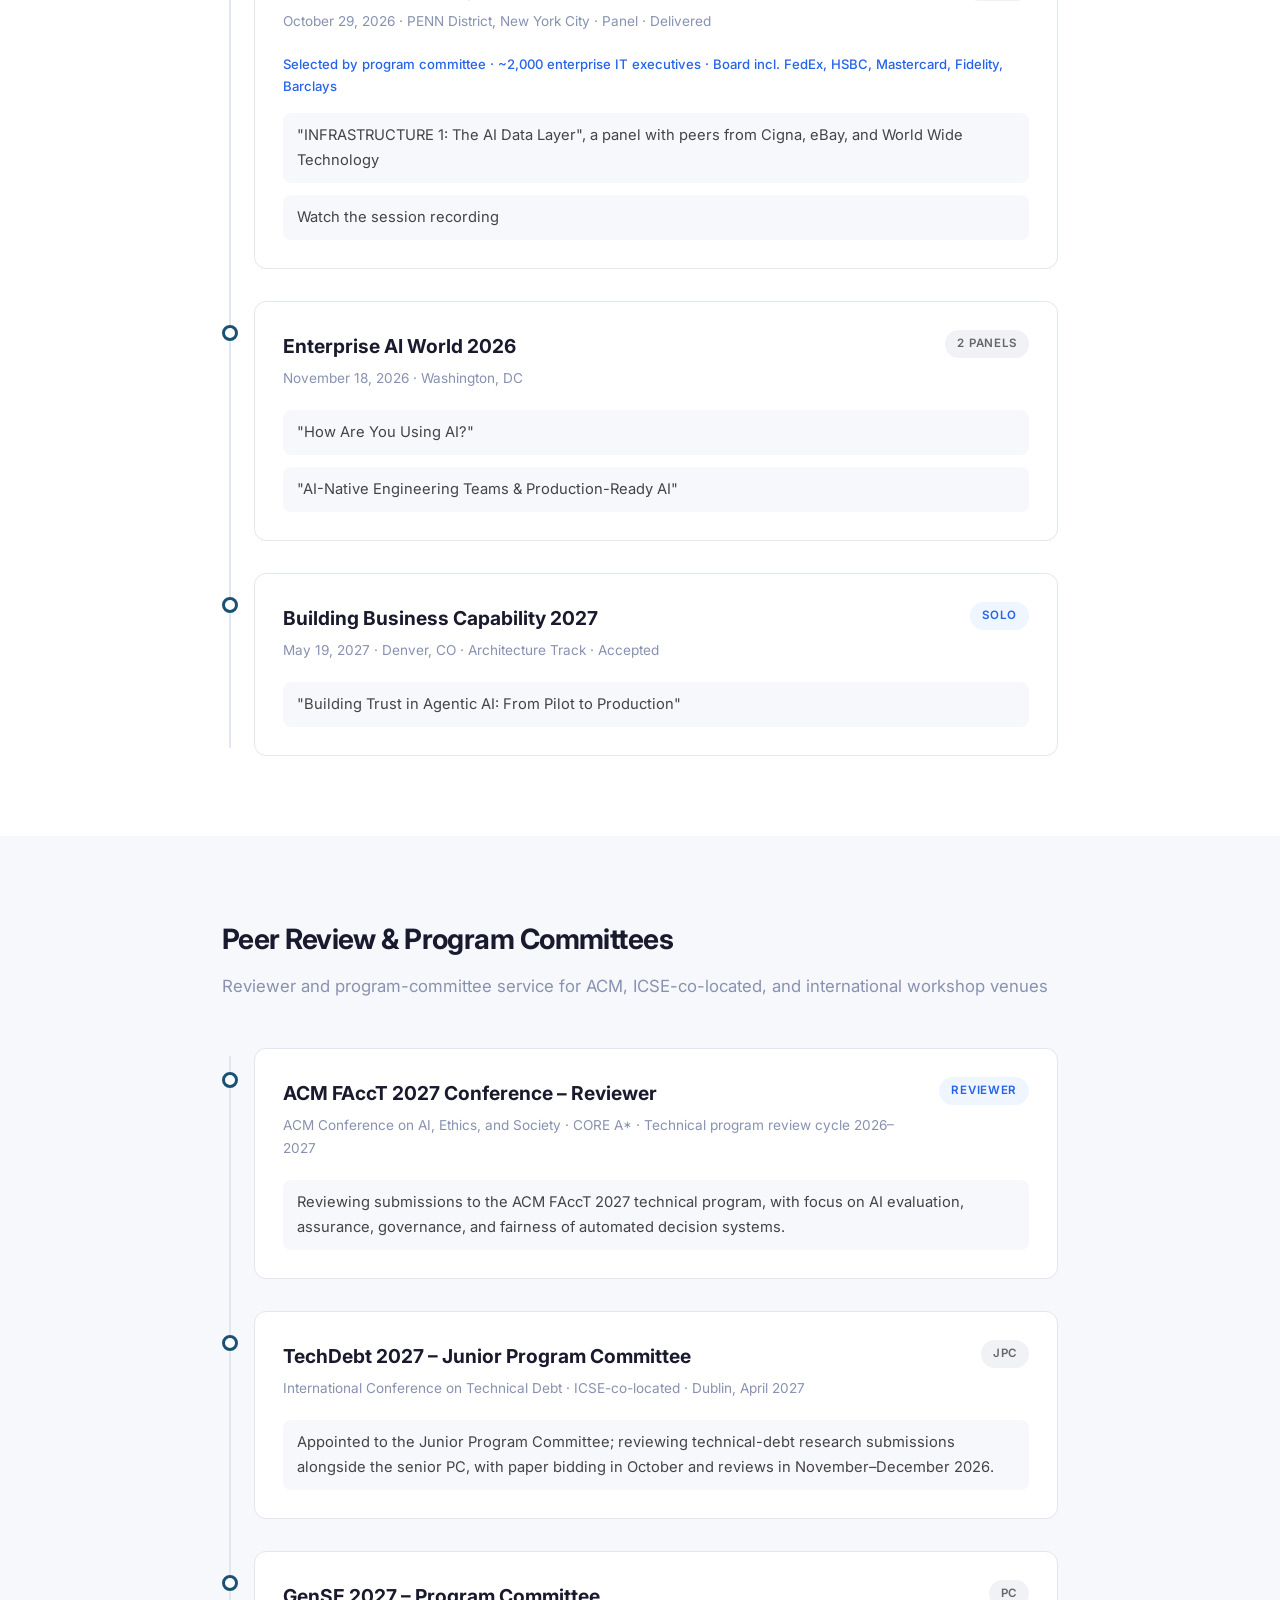
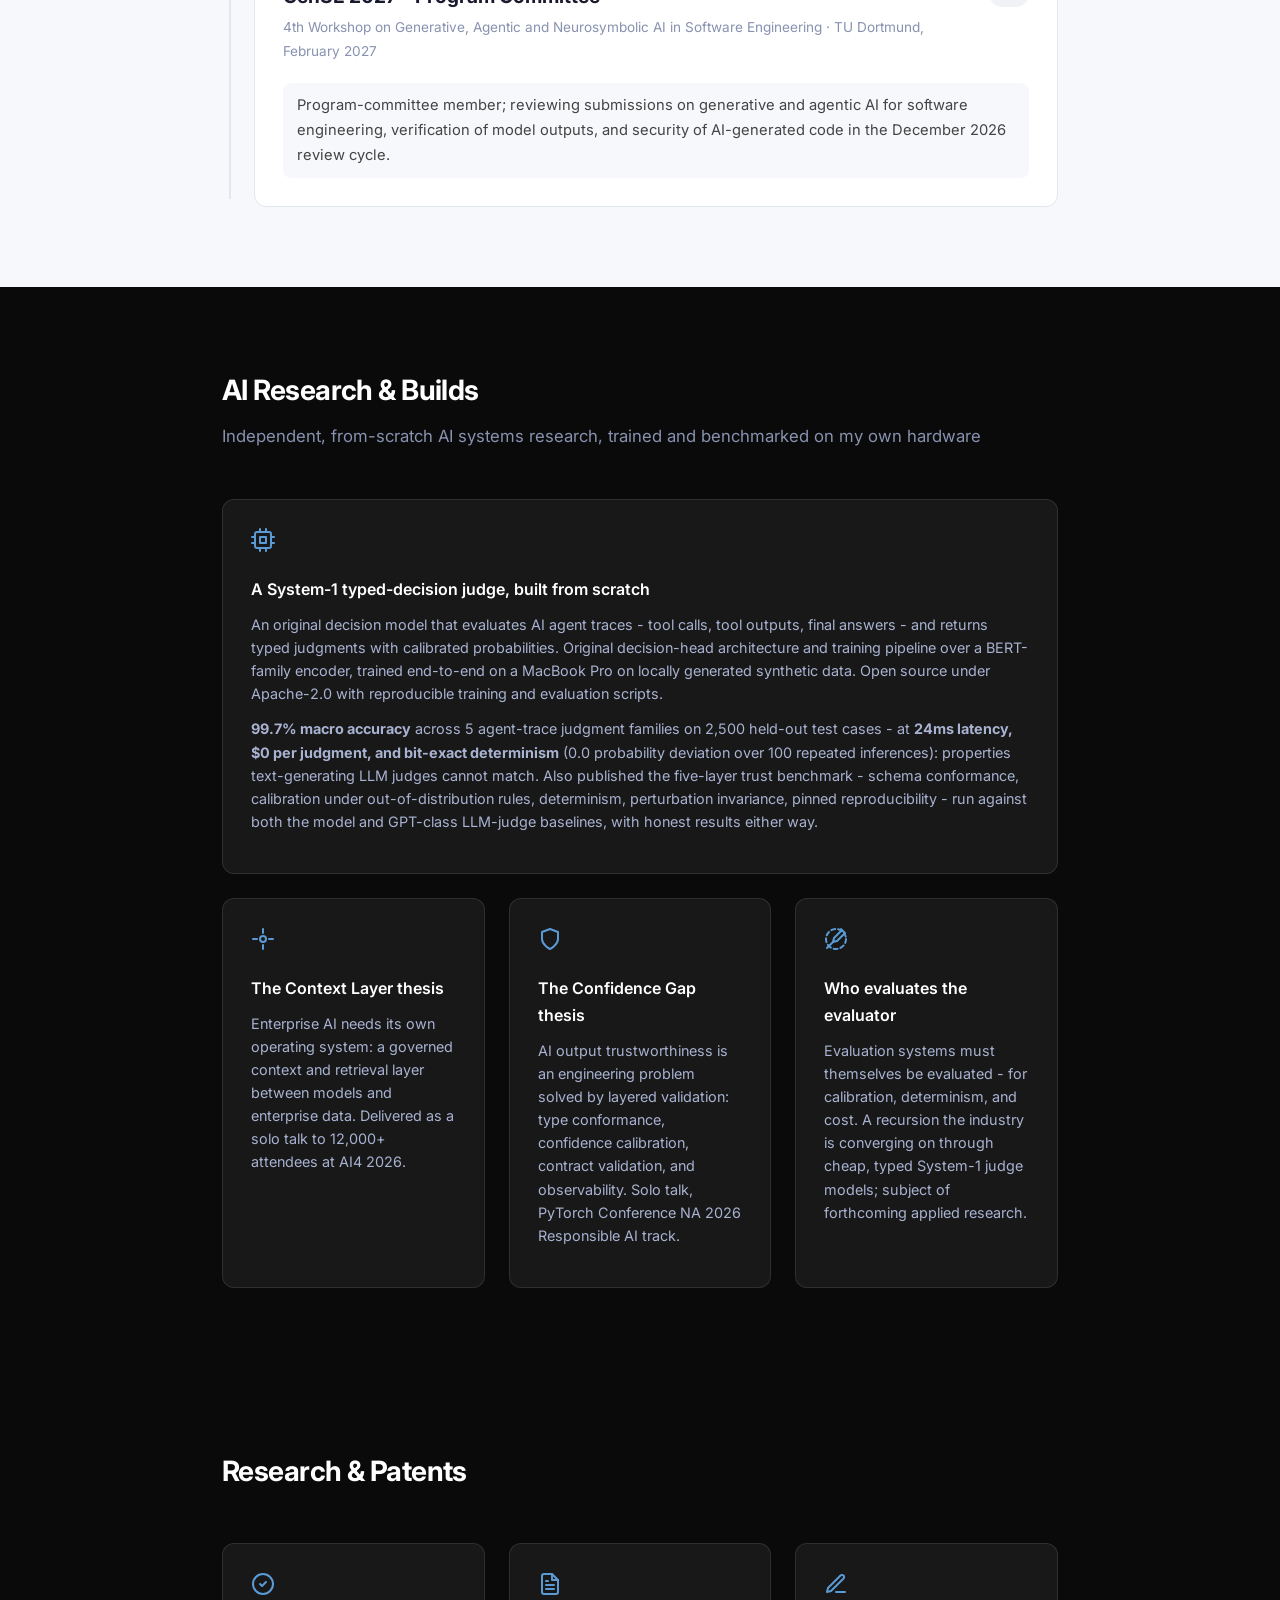
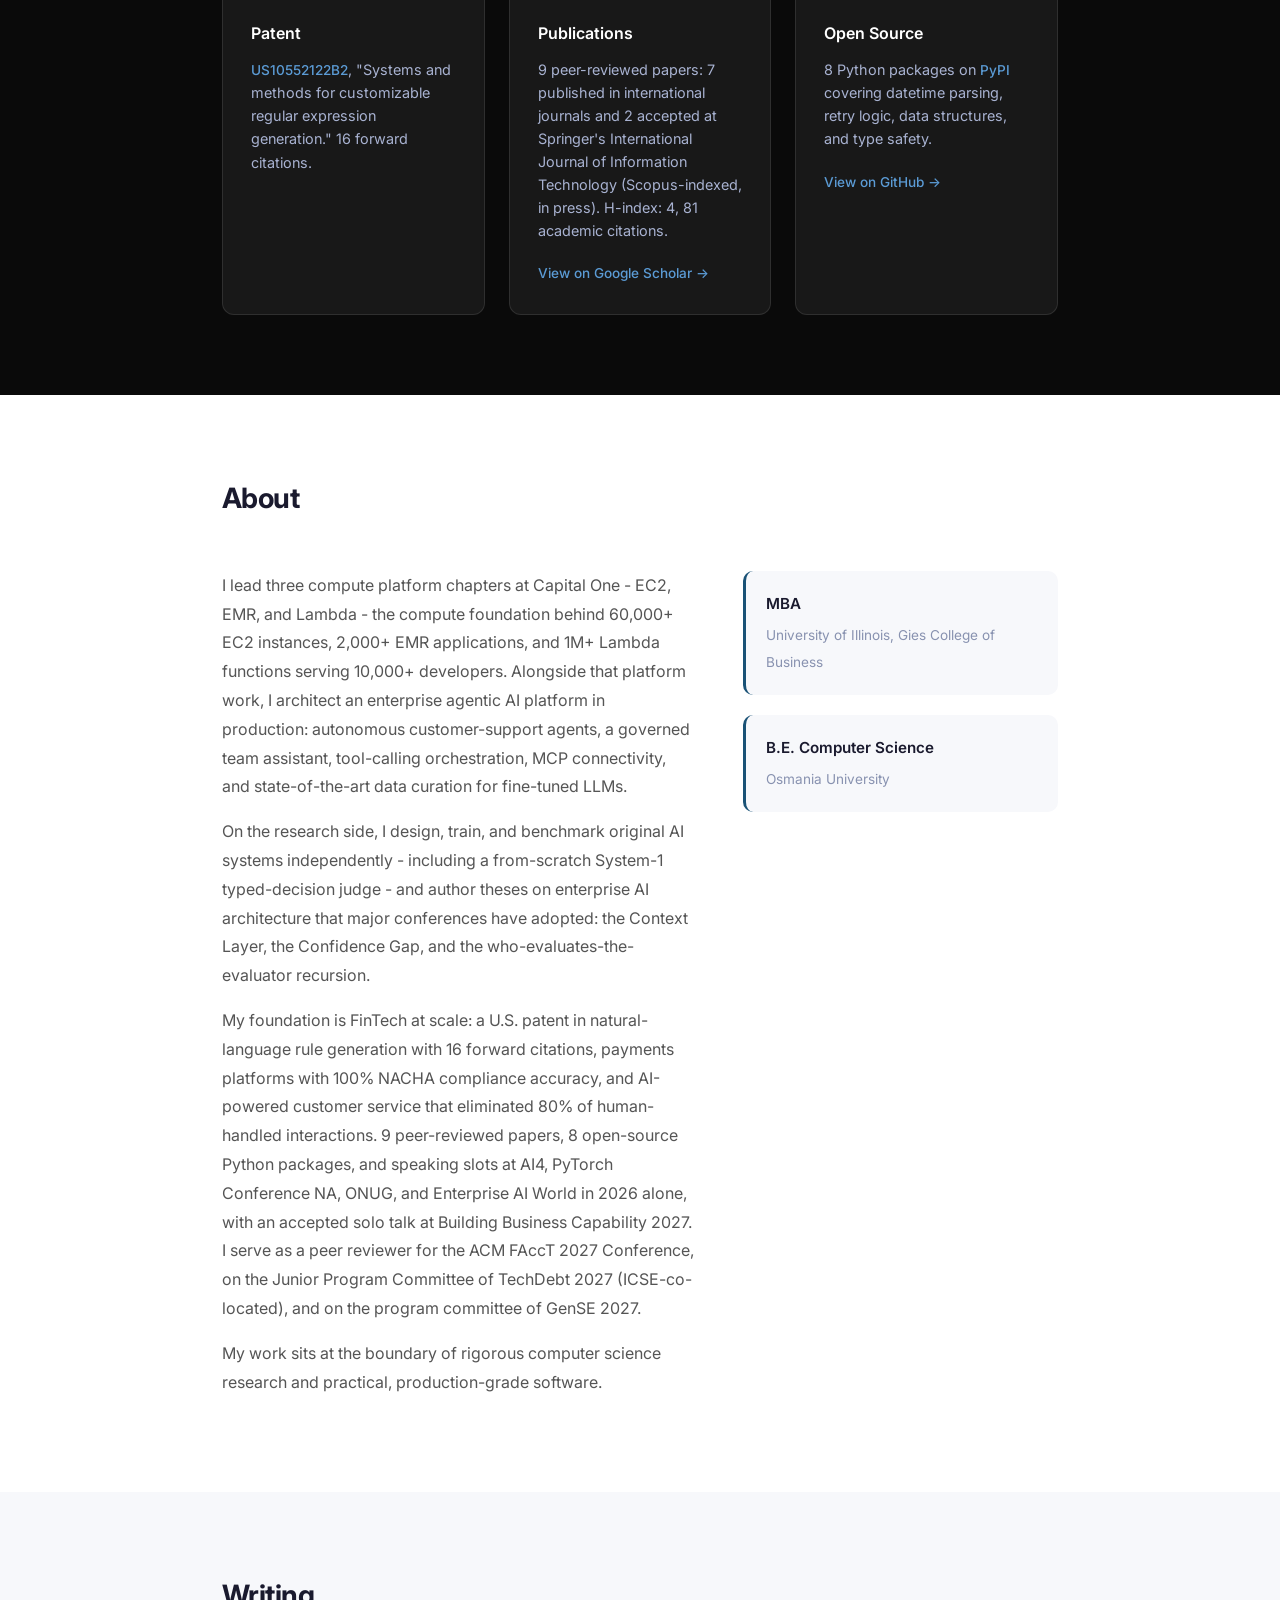
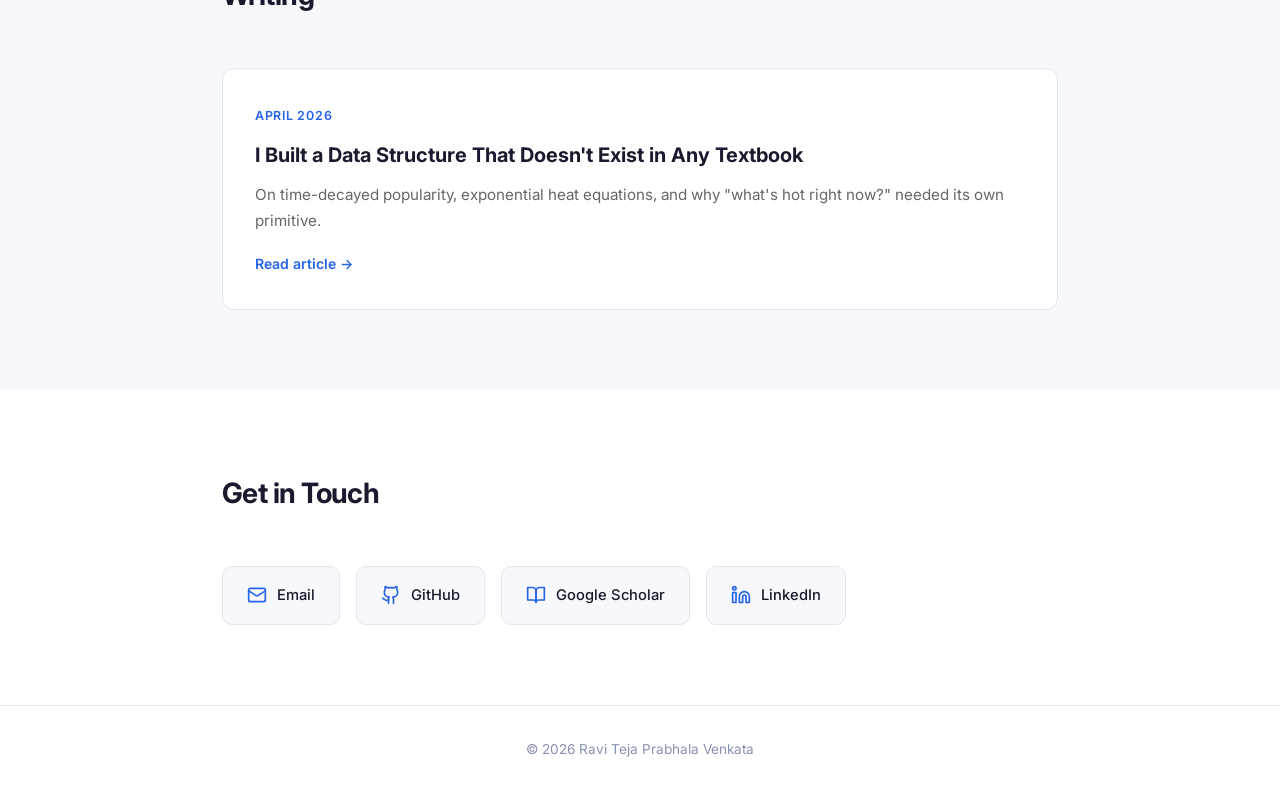
==== commit d0317012: "Add ONUG session links: session page on card title, public Vimeo recording" ====
--- a/index.html
+++ b/index.html
@@ -160,7 +160,7 @@
             <div class="conference-card">
               <div class="conference-card__top">
                 <div>
-                  <h3>ONUG AI Networking Summit, Fall 2026</h3>
+                  <h3><a href="https://onug.net/events/the-ai-data-layer-what-agents-read-what-the-network-carries-and-what-governance-can-no-longer-see/" target="_blank" rel="noopener">ONUG AI Networking Summit, Fall 2026</a></h3>
                   <p class="conference-meta">October 29, 2026 · PENN District, New York City · Panel · Delivered</p>
                 </div>
                 <div class="conference-tags">
@@ -171,6 +171,9 @@
               <div class="conference-sessions">
                 <div class="session-item">
                   <p>"INFRASTRUCTURE 1: The AI Data Layer", a panel with peers from Cigna, eBay, and World Wide Technology</p>
+                </div>
+                <div class="session-item">
+                  <p><a href="https://vimeo.com/1242646050?fl=pl&amp;fe=sh" target="_blank" rel="noopener">Watch the session recording</a></p>
                 </div>
               </div>
             </div>
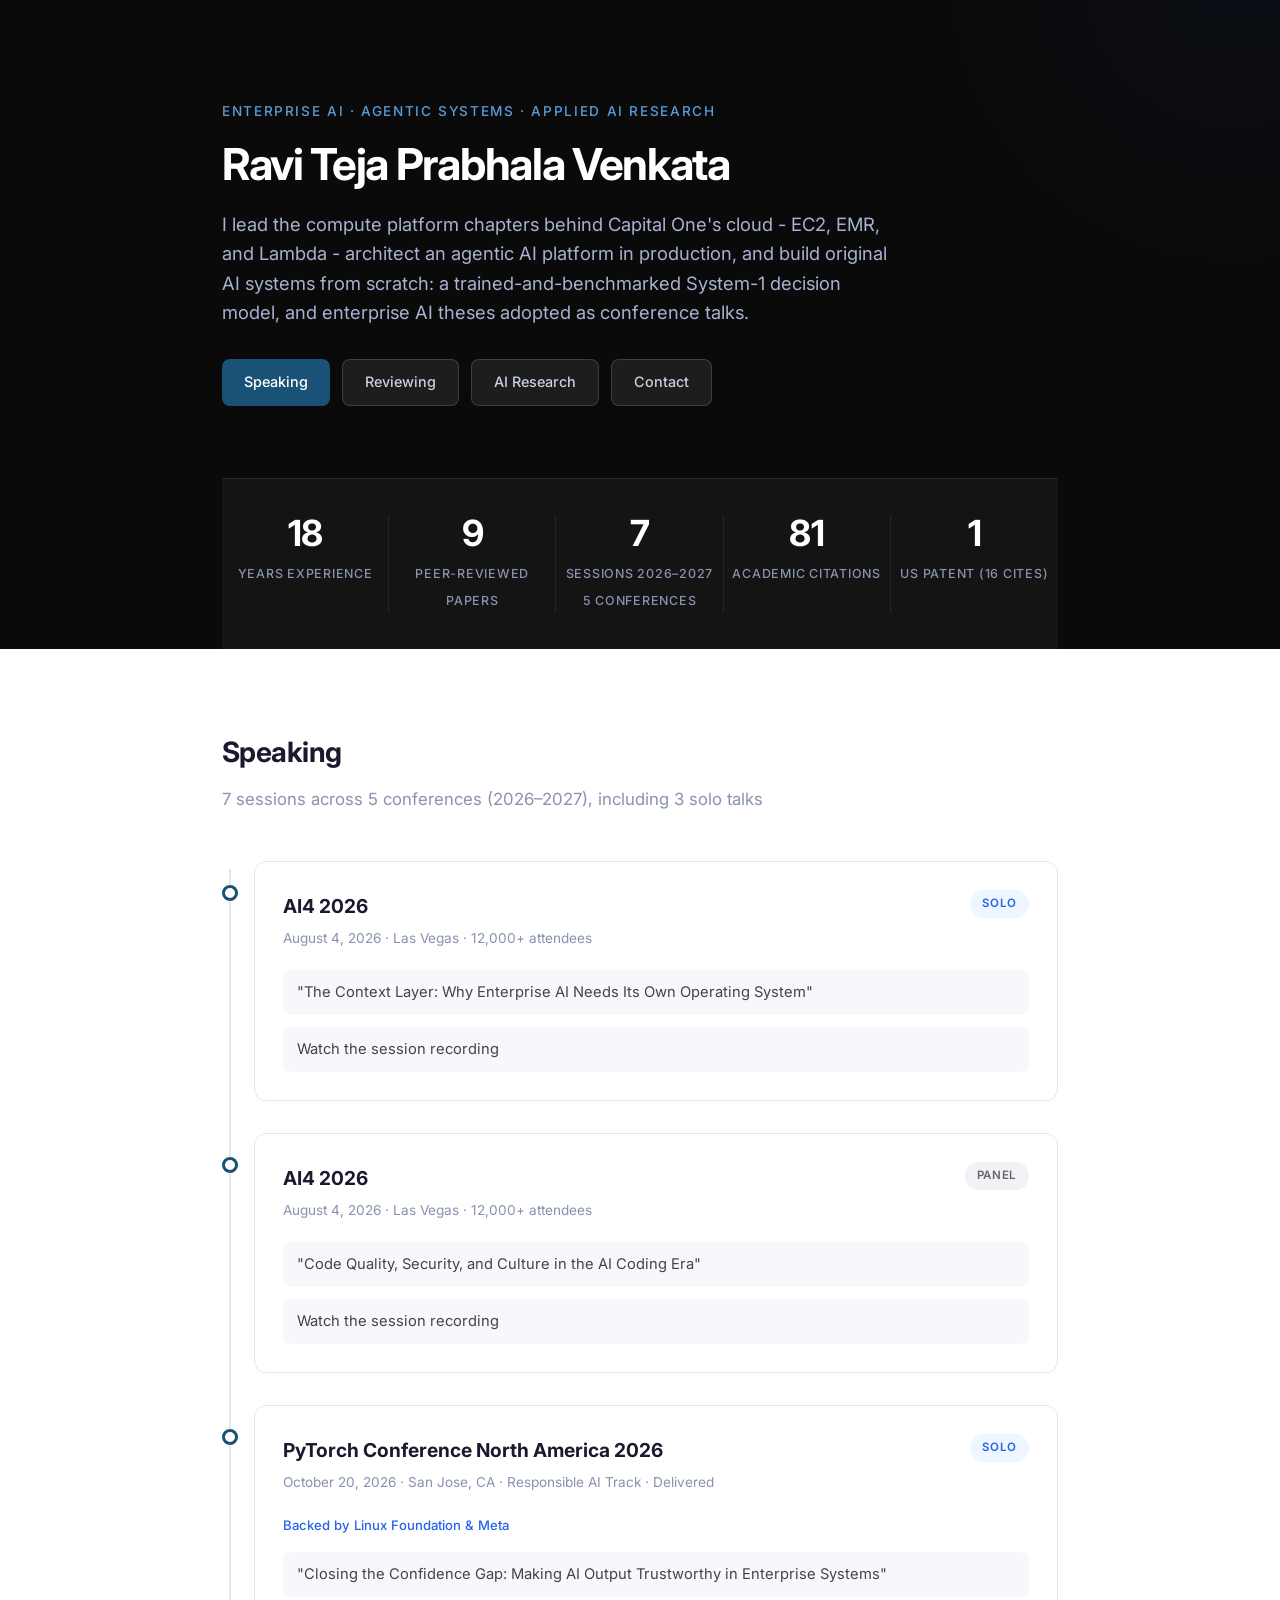
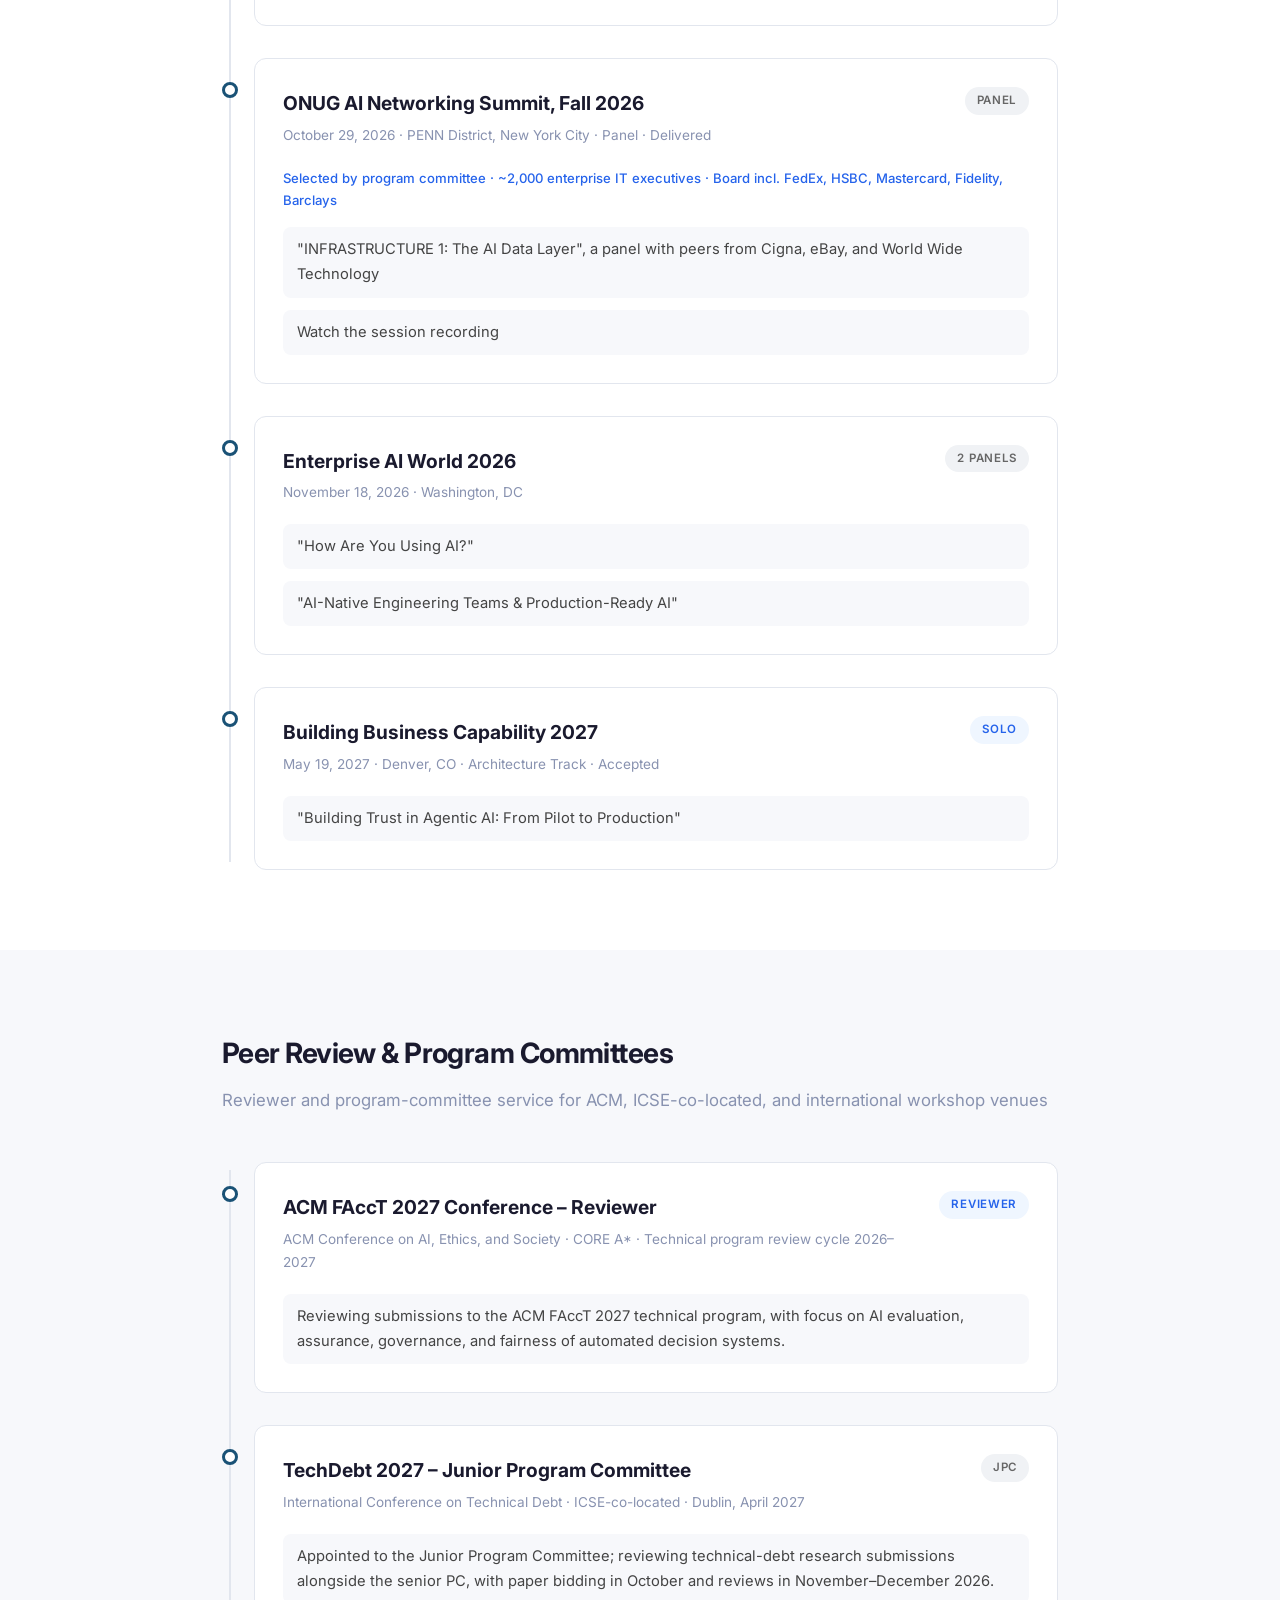
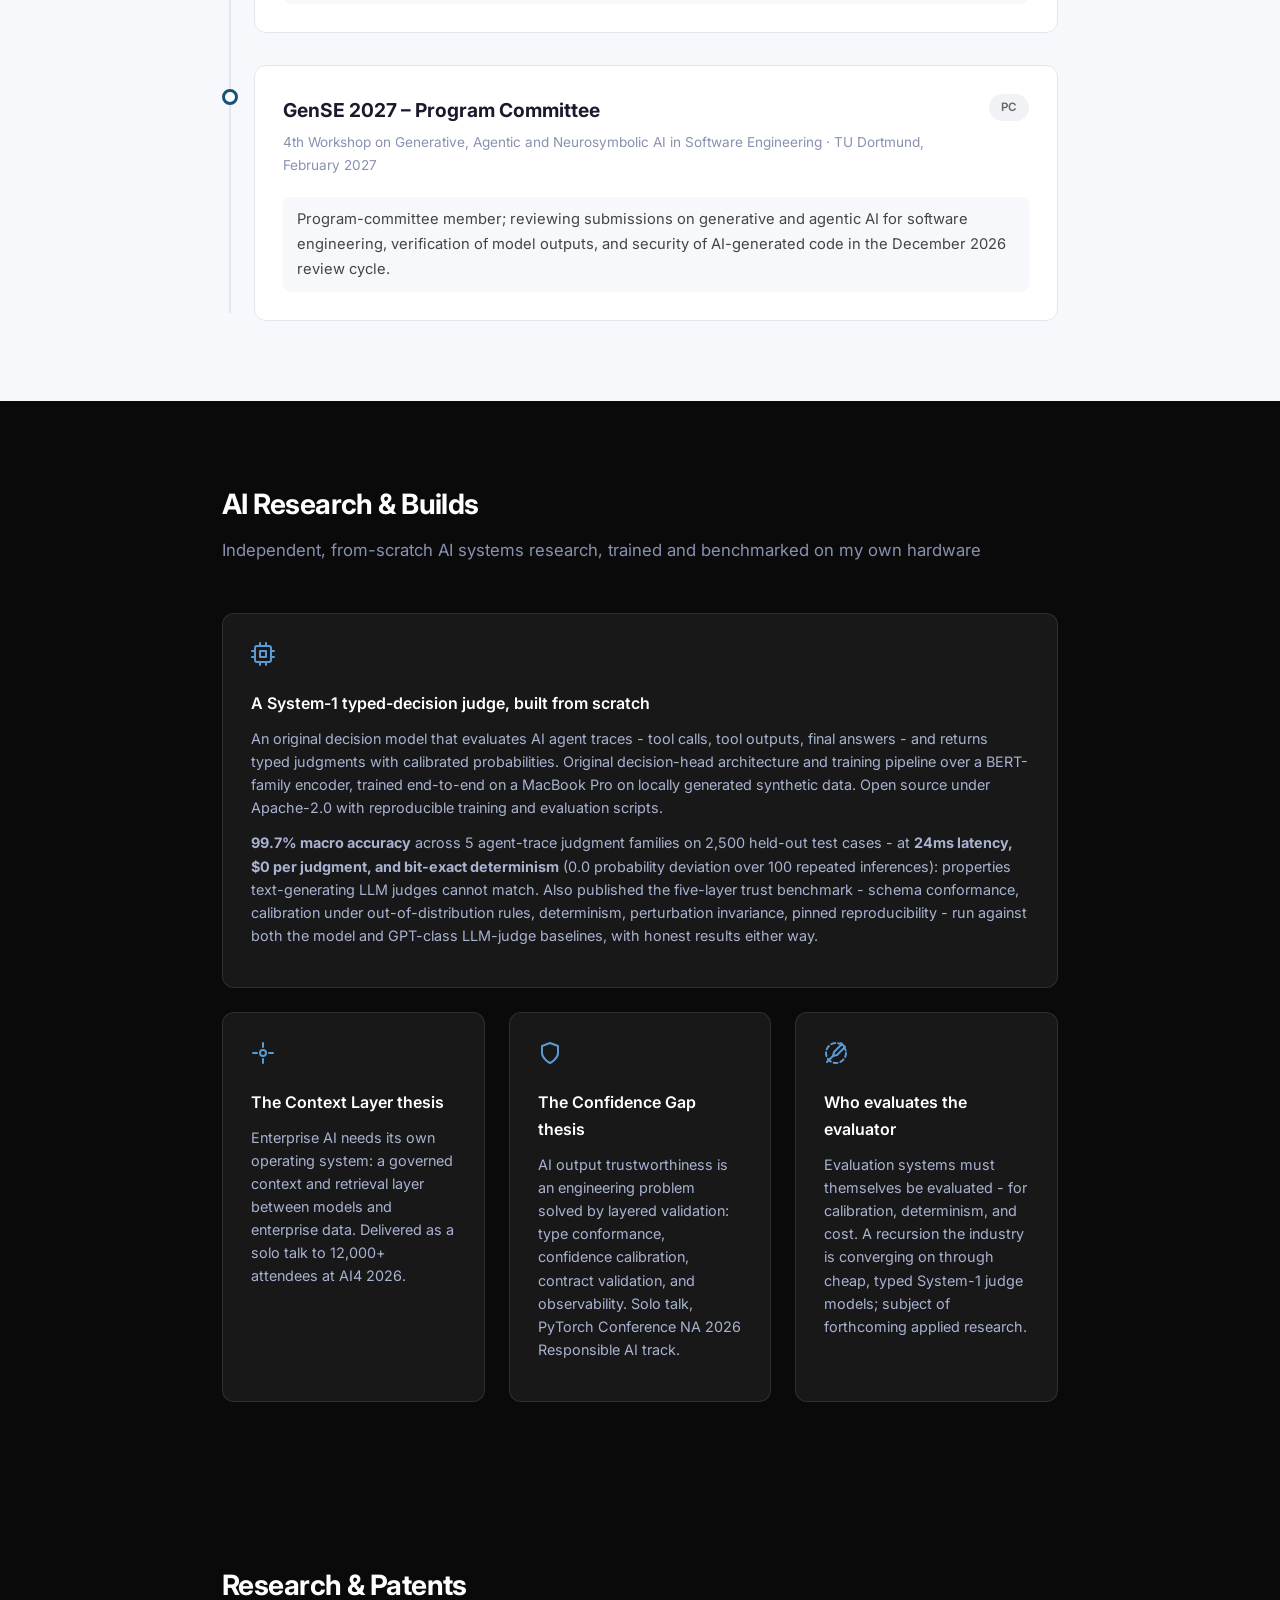
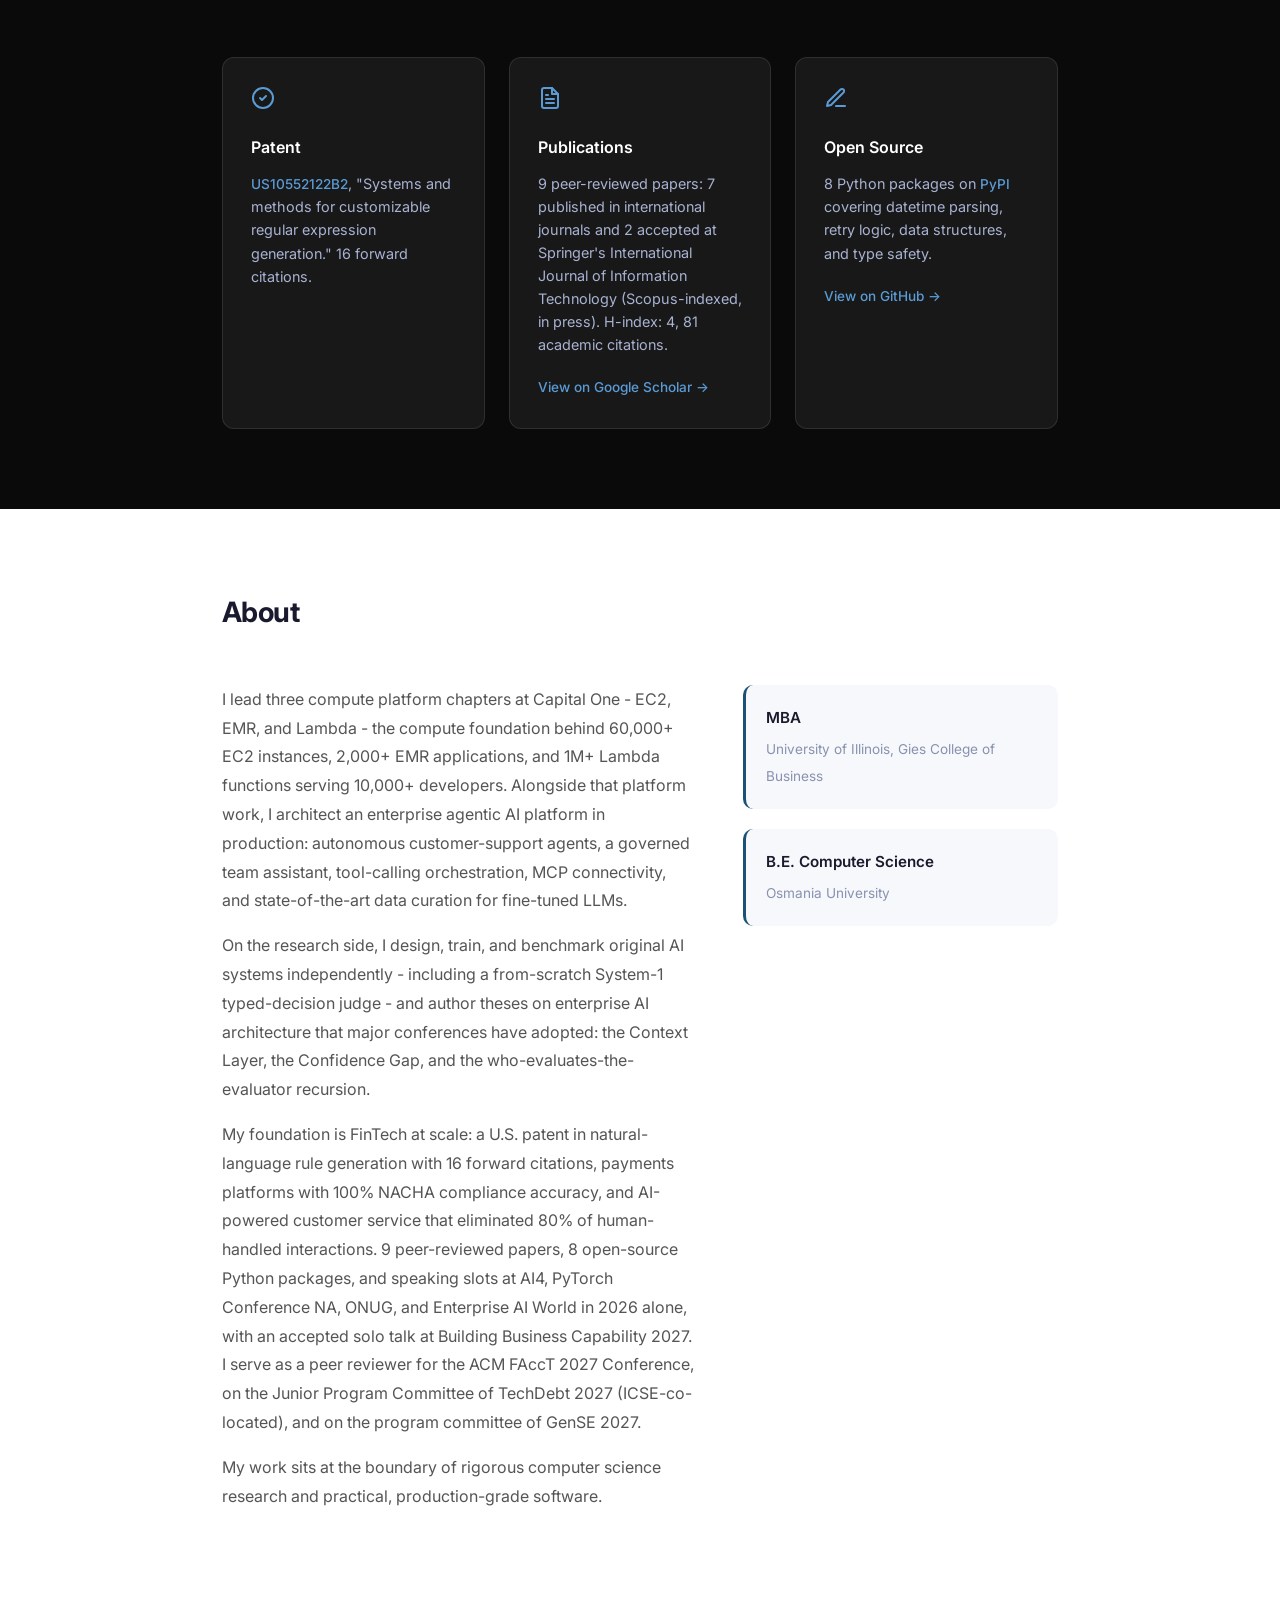
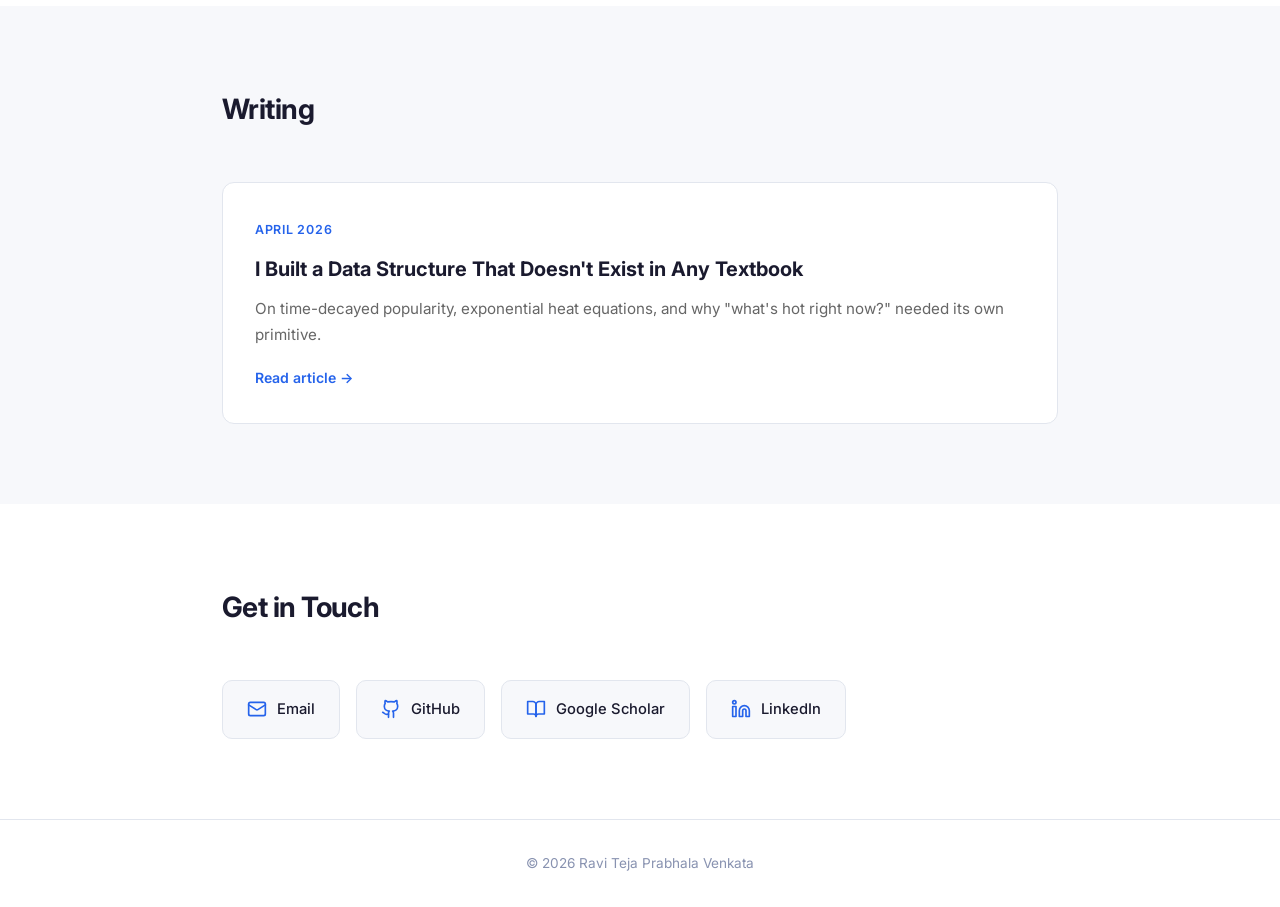
==== commit 5aa3c5a6: "Add Ai4 2026 YouTube recording links to both session cards" ====
--- a/index.html
+++ b/index.html
@@ -105,6 +105,9 @@
                 <div class="session-item">
                   <p>"The Context Layer: Why Enterprise AI Needs Its Own Operating System"</p>
                 </div>
+                <div class="session-item">
+                  <p><a href="https://www.youtube.com/watch?v=ldJkWYN2g1A" target="_blank" rel="noopener">Watch the session recording</a></p>
+                </div>
               </div>
             </div>
           </div>
@@ -125,6 +128,9 @@
               <div class="conference-sessions">
                 <div class="session-item">
                   <p>"Code Quality, Security, and Culture in the AI Coding Era"</p>
+                </div>
+                <div class="session-item">
+                  <p><a href="https://www.youtube.com/watch?v=zliIJuMbfW4" target="_blank" rel="noopener">Watch the session recording</a></p>
                 </div>
               </div>
             </div>
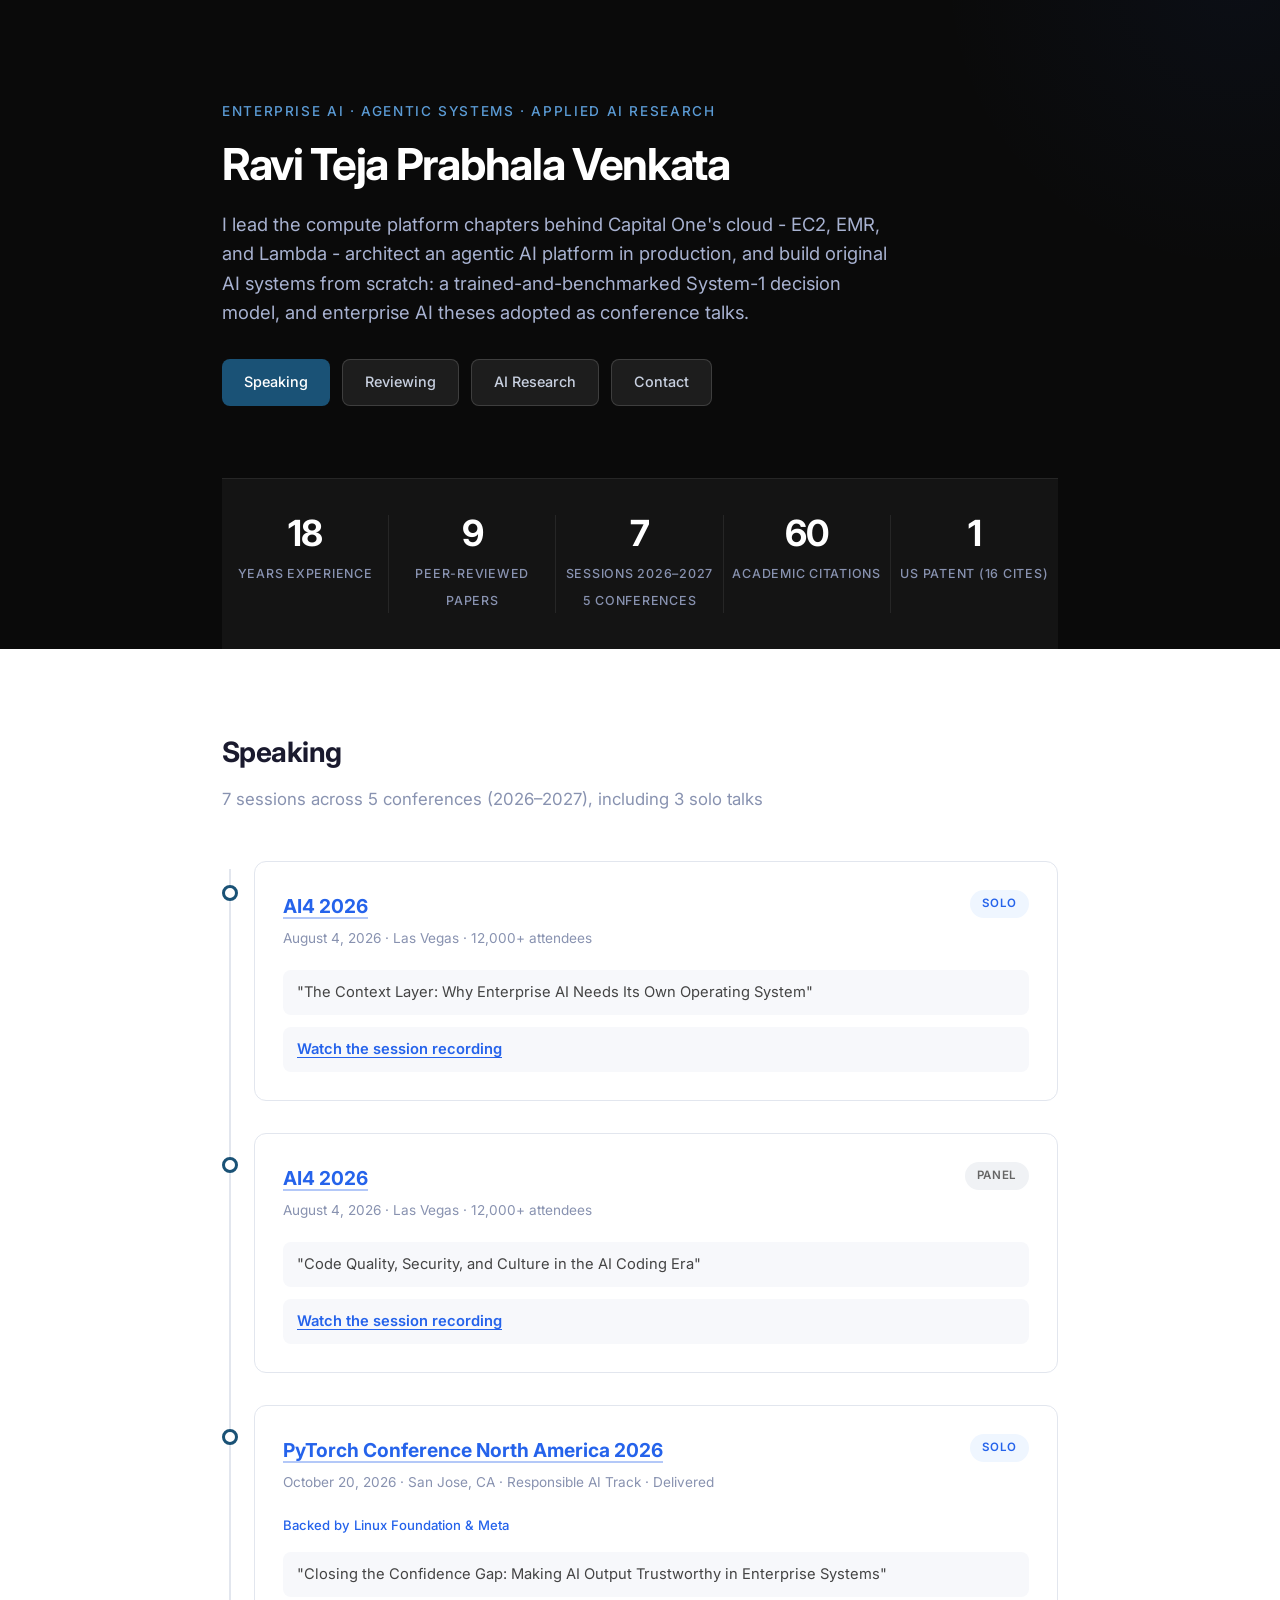
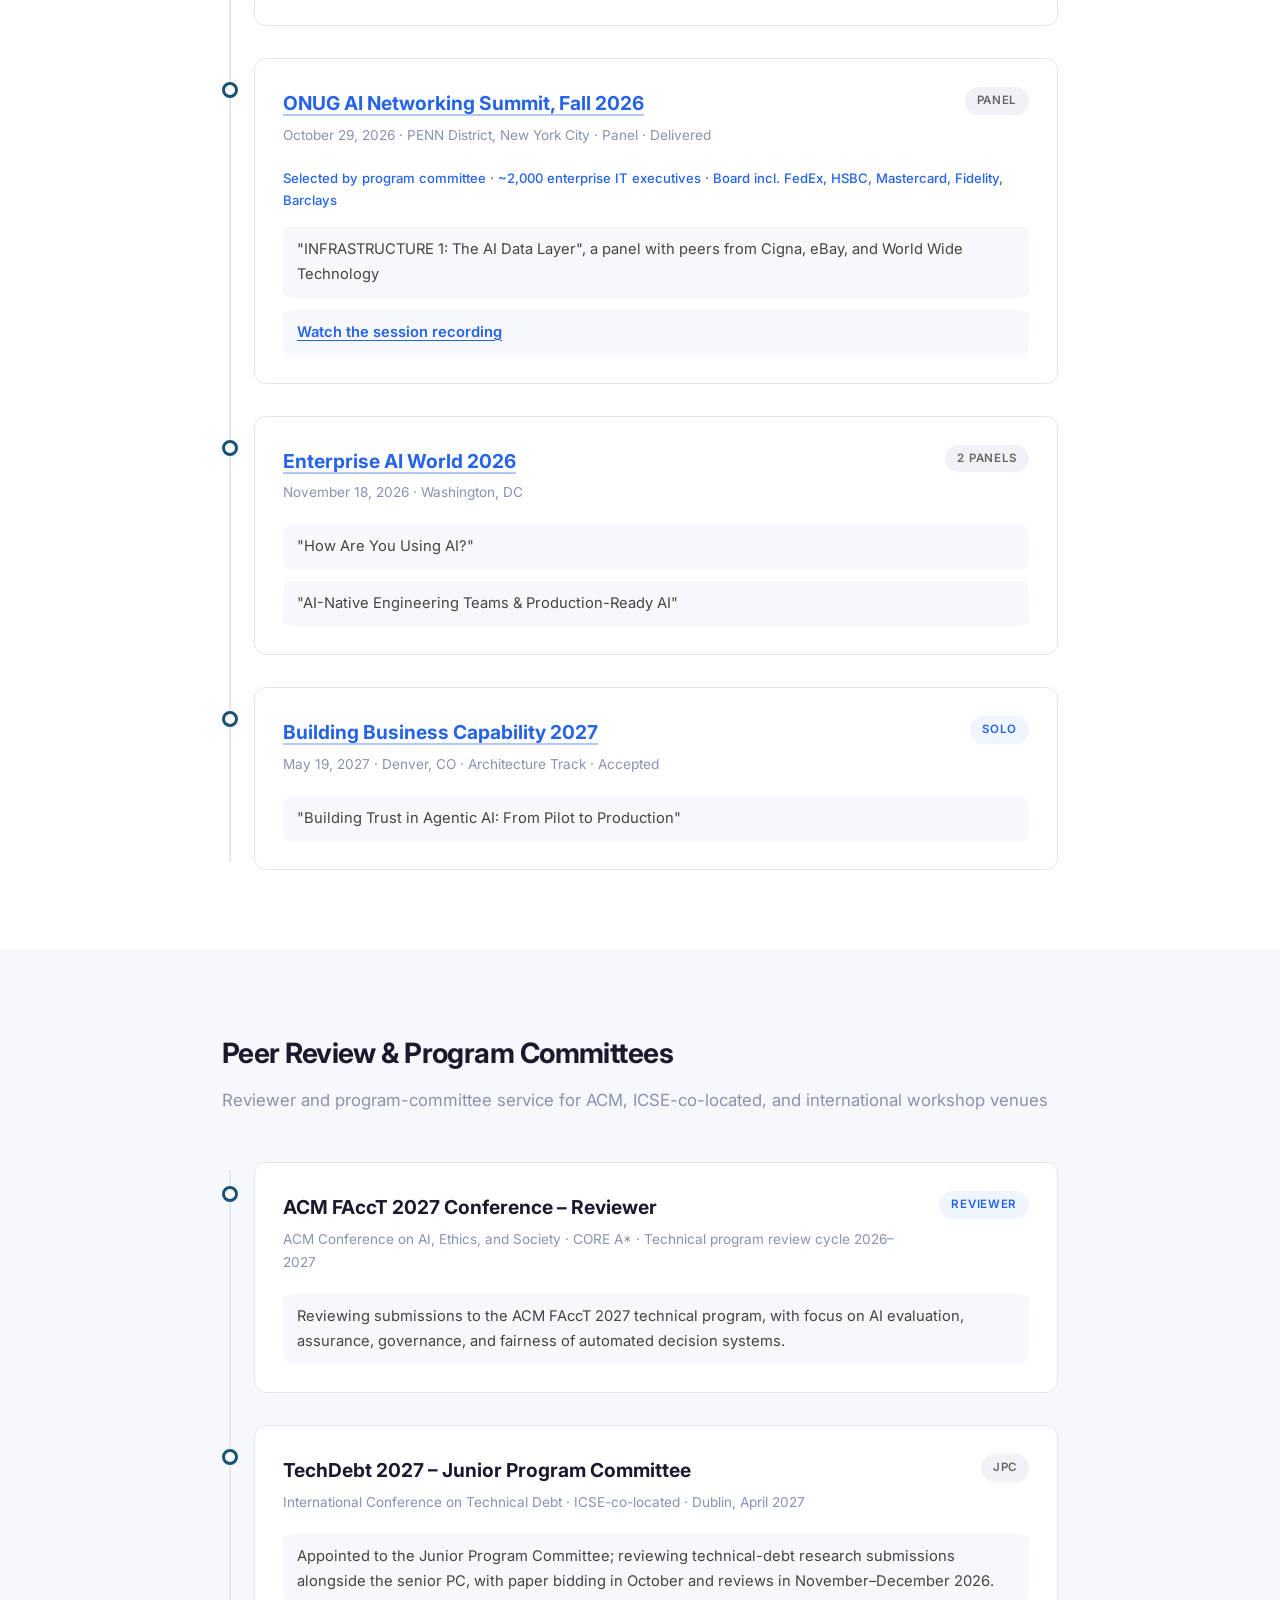
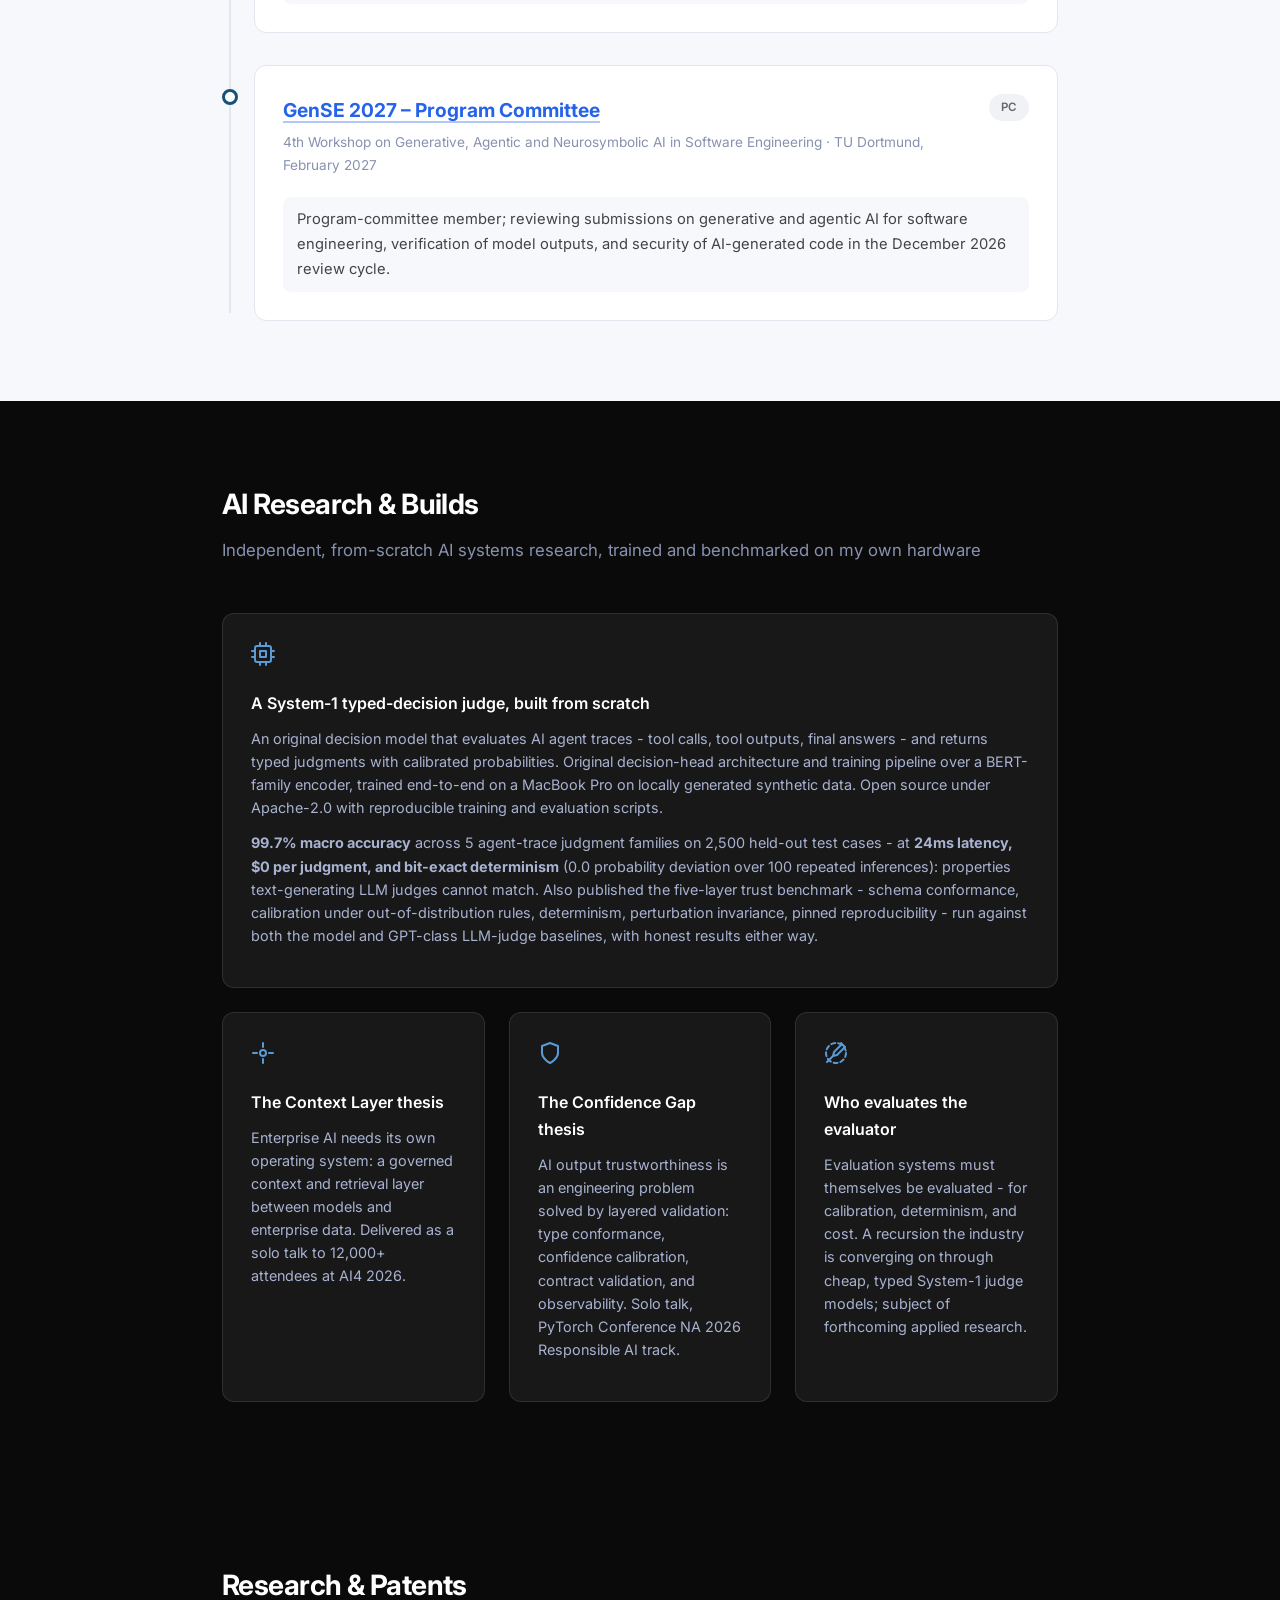
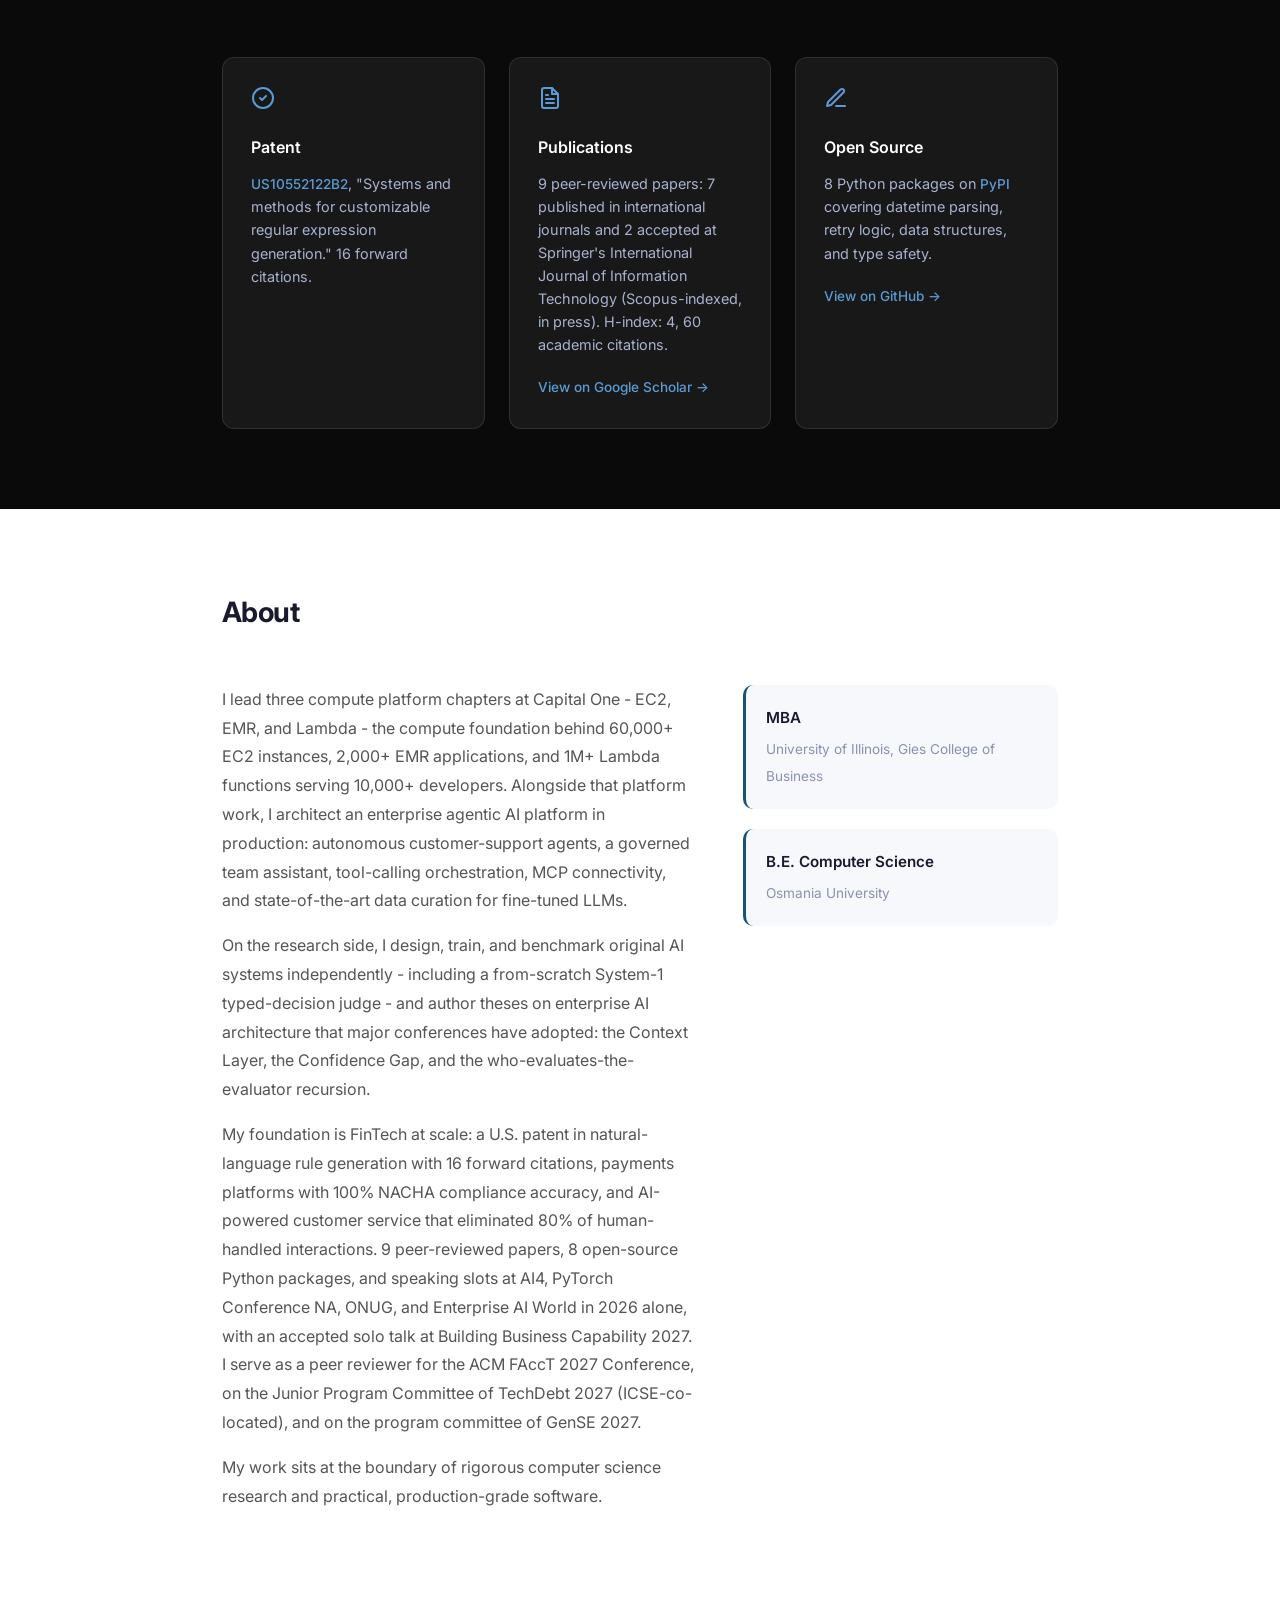
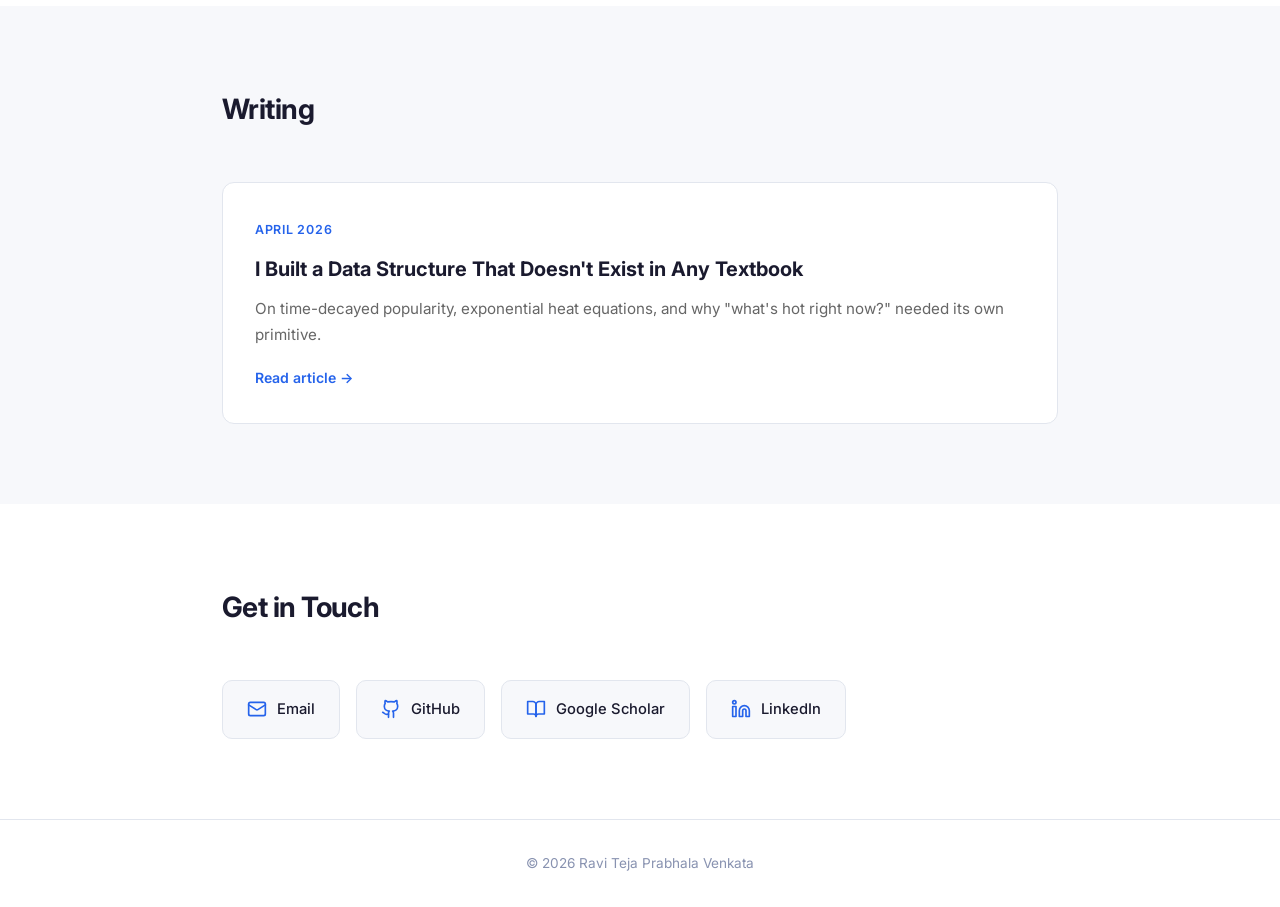
==== commit 035a0a5c: "Point GenSE 2027 PC card at public PC roster page; sync citation stat to verified 60" ====
--- a/index.html
+++ b/index.html
@@ -67,7 +67,7 @@
           <span class="stat__label">Sessions 2026&ndash;2027<br>5 Conferences</span>
         </div>
         <div class="stat">
-          <span class="stat__value">81</span>
+          <span class="stat__value">60</span>
           <span class="stat__label">Academic Citations</span>
         </div>
         <div class="stat">
@@ -296,7 +296,7 @@
             <div class="conference-card">
               <div class="conference-card__top">
                 <div>
-                  <h3><a href="https://gense-workshop.github.io/" target="_blank" rel="noopener">GenSE 2027 &ndash; Program Committee</a></h3>
+                  <h3><a href="https://gense-workshop.github.io/pc/" target="_blank" rel="noopener">GenSE 2027 &ndash; Program Committee</a></h3>
                   <p class="conference-meta">4th Workshop on Generative, Agentic and Neurosymbolic AI in Software Engineering · TU Dortmund, February 2027</p>
                 </div>
                 <div class="conference-tags">
@@ -376,7 +376,7 @@
             <svg width="24" height="24" viewBox="0 0 24 24" fill="none" stroke="currentColor" stroke-width="2" stroke-linecap="round" stroke-linejoin="round"><path d="M14 2H6a2 2 0 0 0-2 2v16a2 2 0 0 0 2 2h12a2 2 0 0 0 2-2V8Z"/><path d="M14 2v6h6"/><path d="M16 13H8"/><path d="M16 17H8"/><path d="M10 9H8"/></svg>
           </div>
           <h3>Publications</h3>
-          <p>9 peer-reviewed papers: 7 published in international journals and 2 accepted at Springer's International Journal of Information Technology (Scopus-indexed, in press). H-index: 4, 81 academic citations.</p>
+          <p>9 peer-reviewed papers: 7 published in international journals and 2 accepted at Springer's International Journal of Information Technology (Scopus-indexed, in press). H-index: 4, 60 academic citations.</p>
           <a href="https://scholar.google.com/citations?user=SrGOPegAAAAJ" target="_blank" rel="noopener" class="research-link">View on Google Scholar &rarr;</a>
         </div>
         <div class="research-card">
--- a/style.css
+++ b/style.css
@@ -241,8 +241,14 @@
   margin-bottom: 20px;
 }
 
-.conference-card h3 a { color: #1a1a2e; }
-.conference-card h3 a:hover { text-decoration: underline; color: #2563eb; }
+.conference-card h3 a {
+  color: #2563eb;
+  text-decoration: underline;
+  text-decoration-color: rgba(37, 99, 235, 0.35);
+  text-decoration-thickness: 2px;
+  text-underline-offset: 4px;
+}
+.conference-card h3 a:hover { color: #1d4ed8; text-decoration-color: #1d4ed8; }
 .conference-card h3 {
   font-size: 1.2rem;
   font-weight: 700;
@@ -319,6 +325,14 @@
   color: #444;
   margin: 0;
 }
+
+.session-item a {
+  color: #2563eb;
+  font-weight: 600;
+  text-decoration: underline;
+  text-underline-offset: 3px;
+}
+.session-item a:hover { color: #1d4ed8; }
 
 /* === Research Cards === */
 .research-grid {
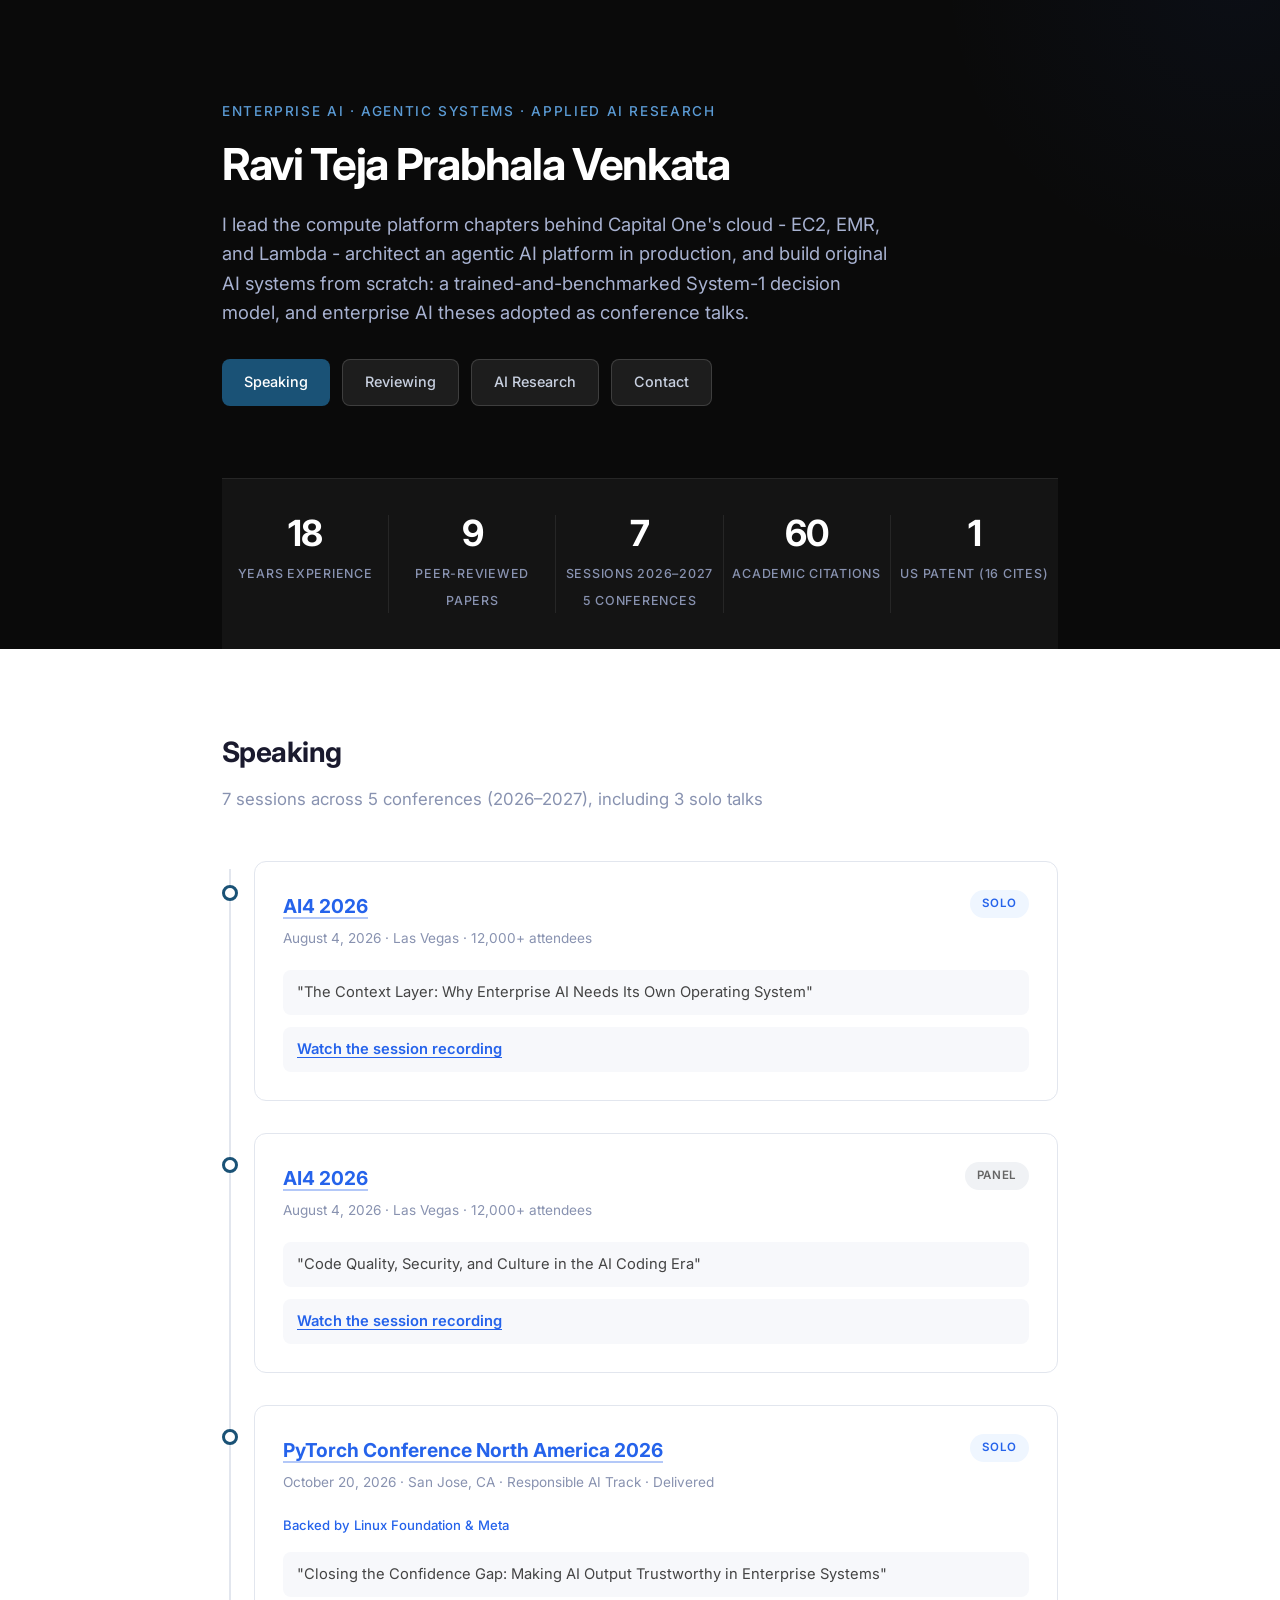
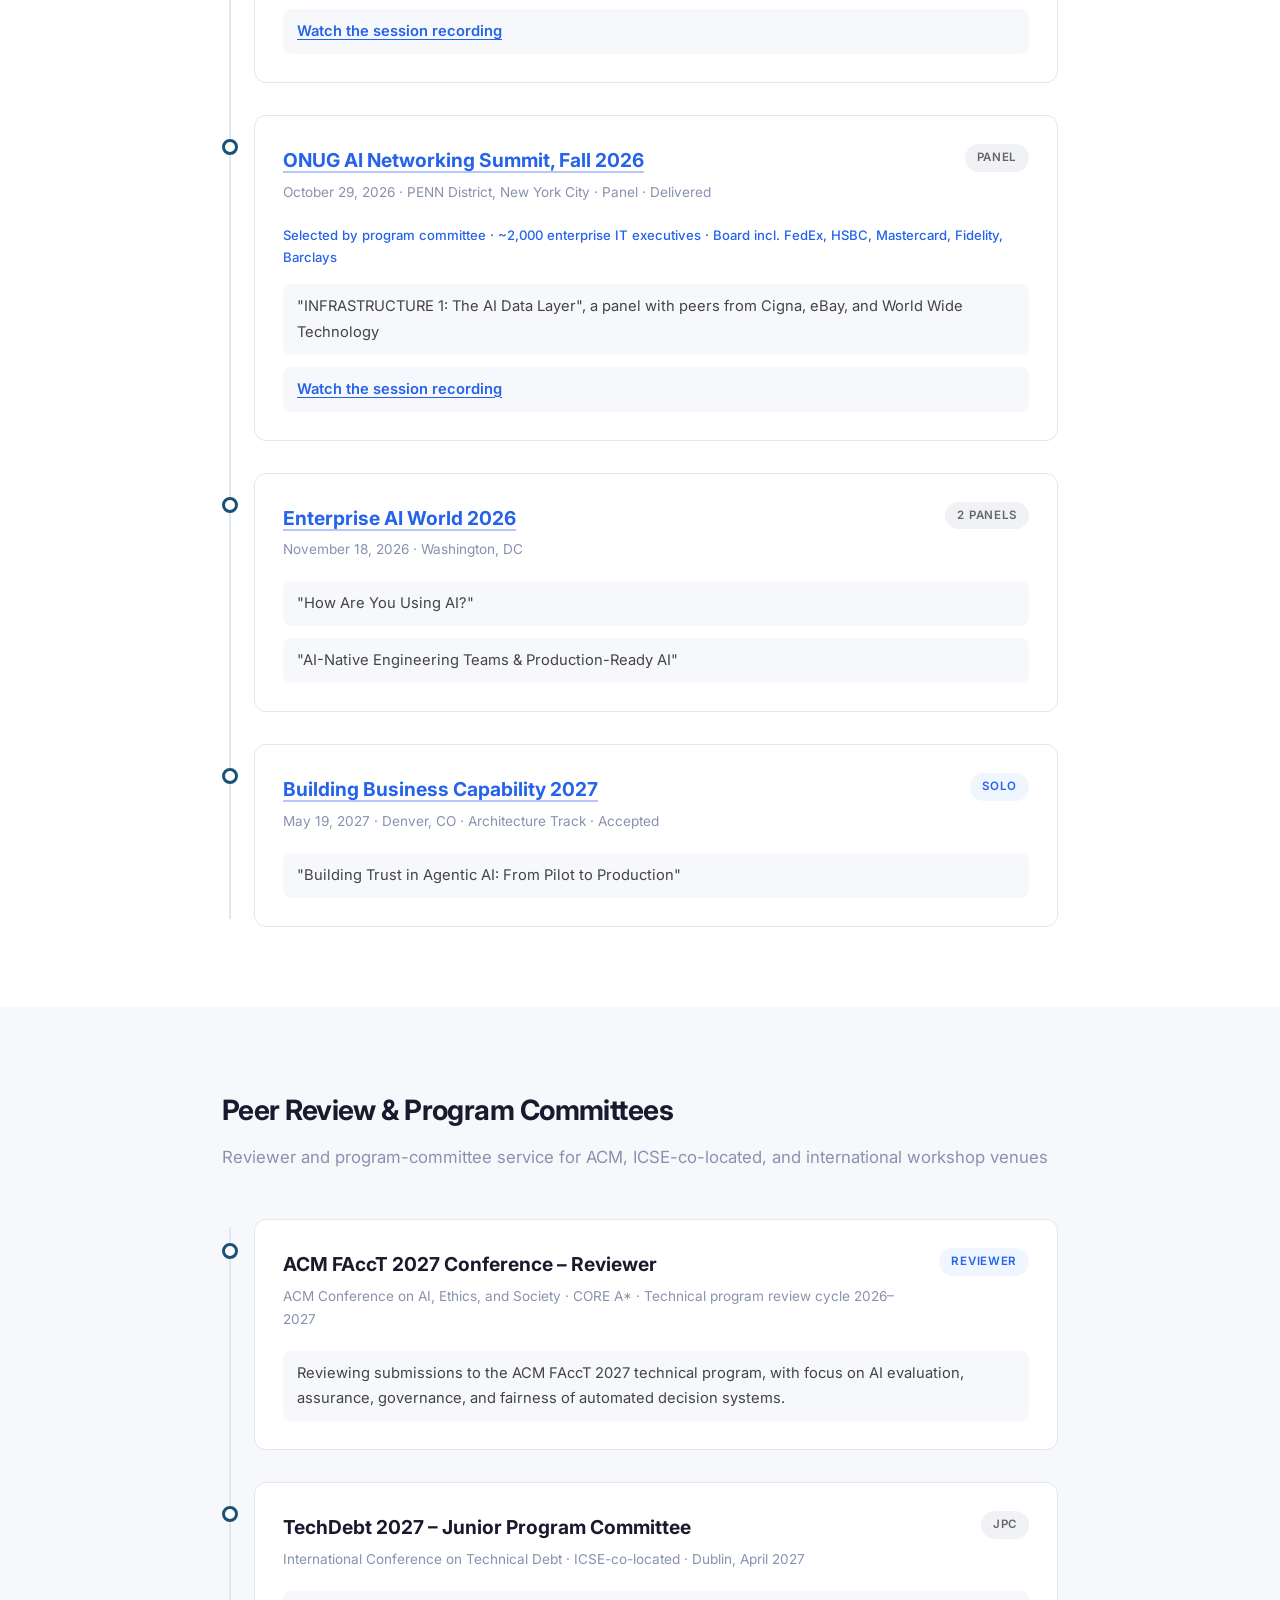
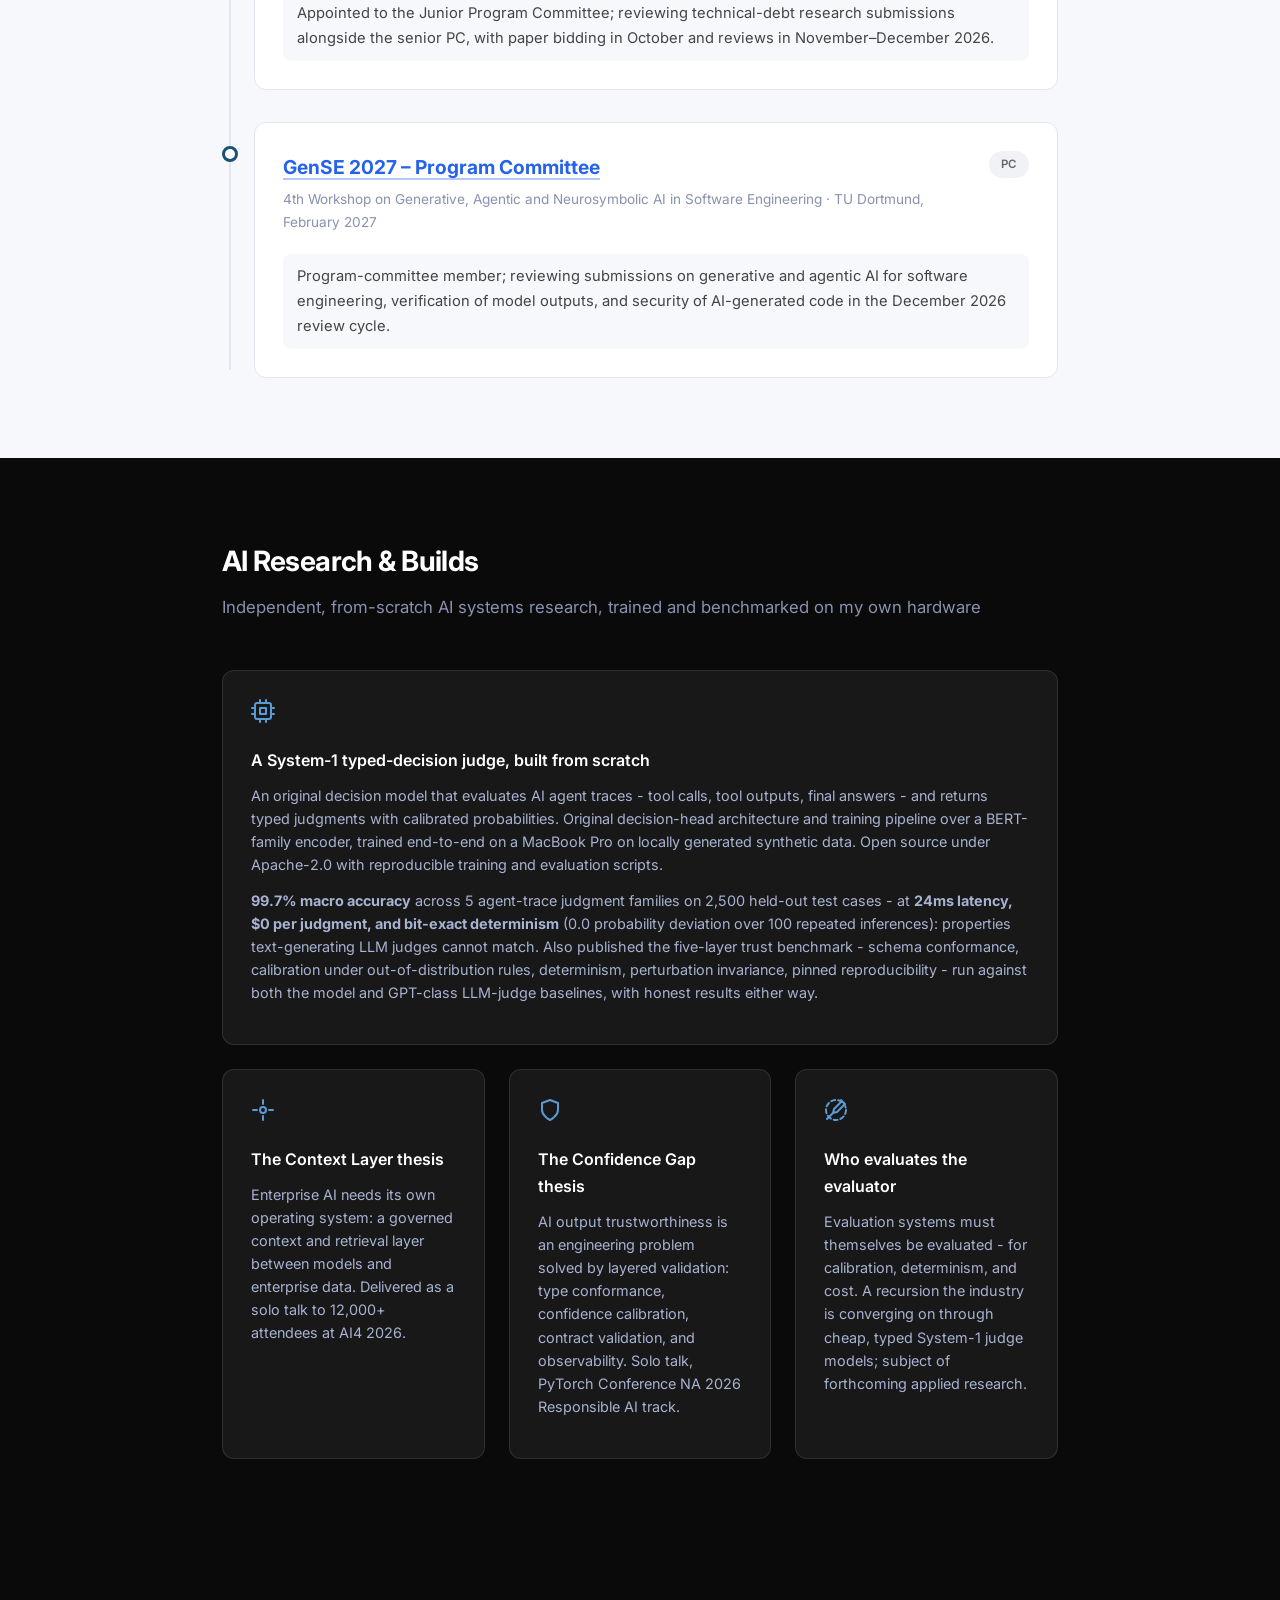
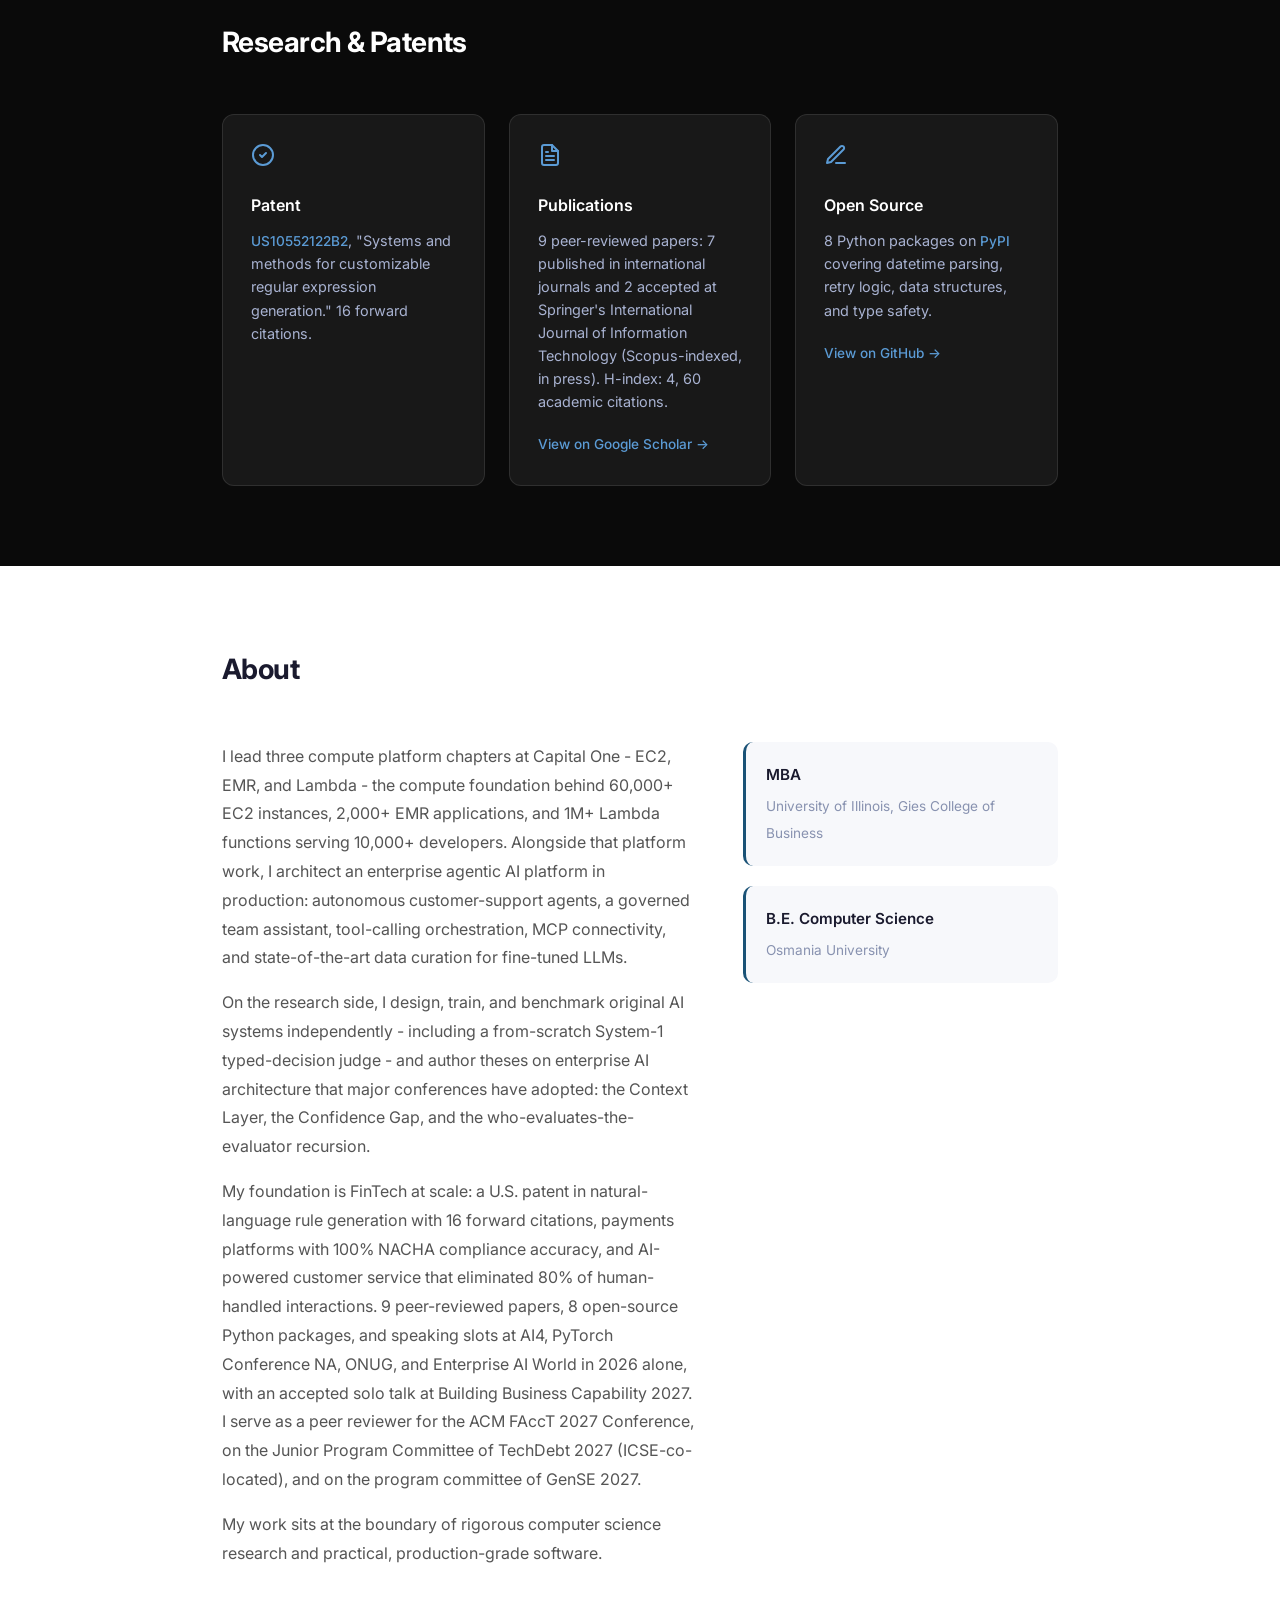
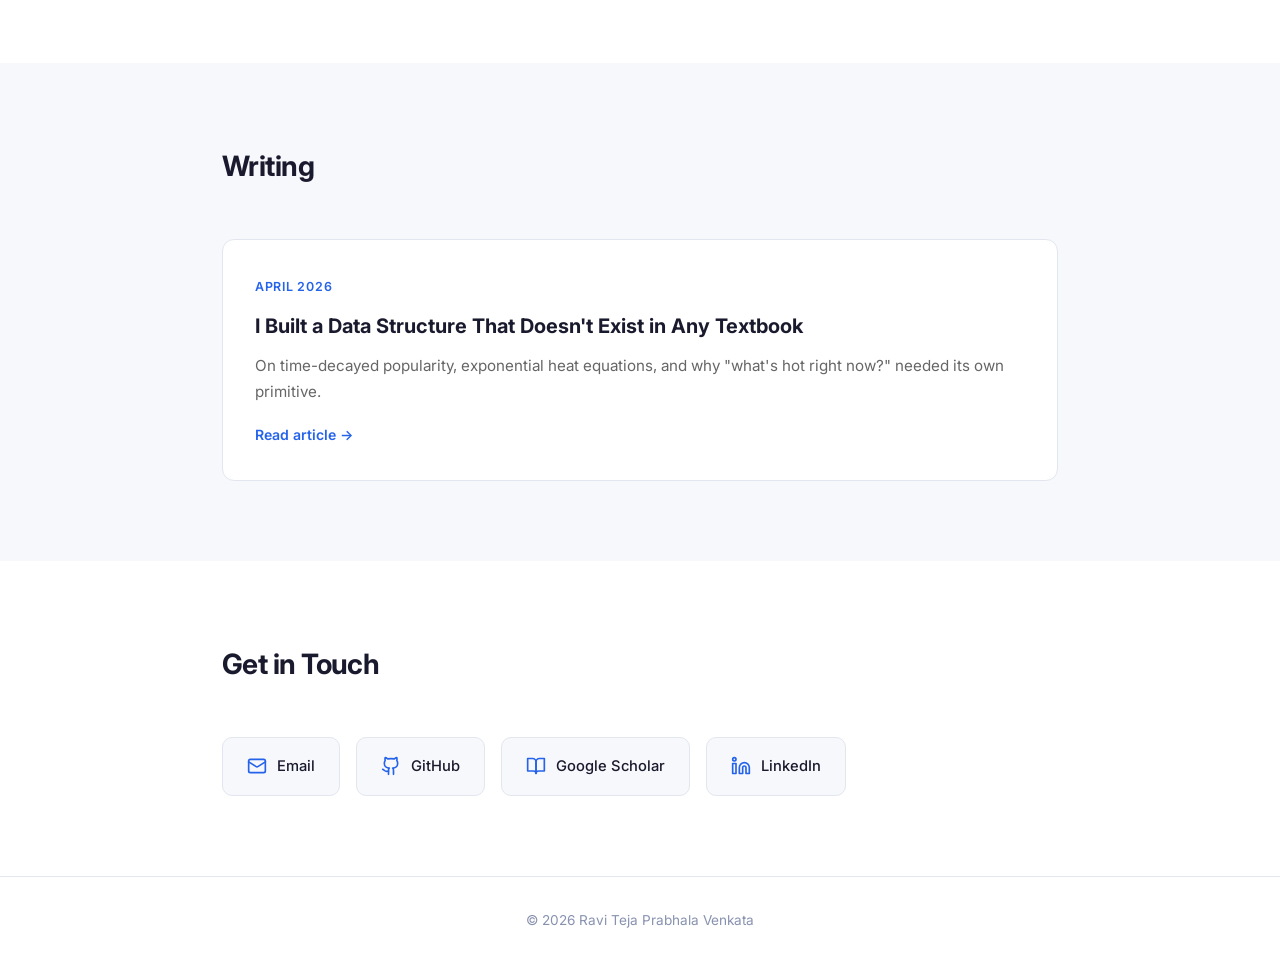
==== commit 3e9ec65d: "Add PyTorch Conf NA 2026 session recording link to speaking card" ====
--- a/index.html
+++ b/index.html
@@ -155,6 +155,9 @@
                 <div class="session-item">
                   <p>"Closing the Confidence Gap: Making AI Output Trustworthy in Enterprise Systems"</p>
                 </div>
+                <div class="session-item">
+                  <p><a href="https://www.youtube.com/watch?v=gS6nMV8Aaow" target="_blank" rel="noopener">Watch the session recording</a></p>
+                </div>
               </div>
             </div>
           </div>
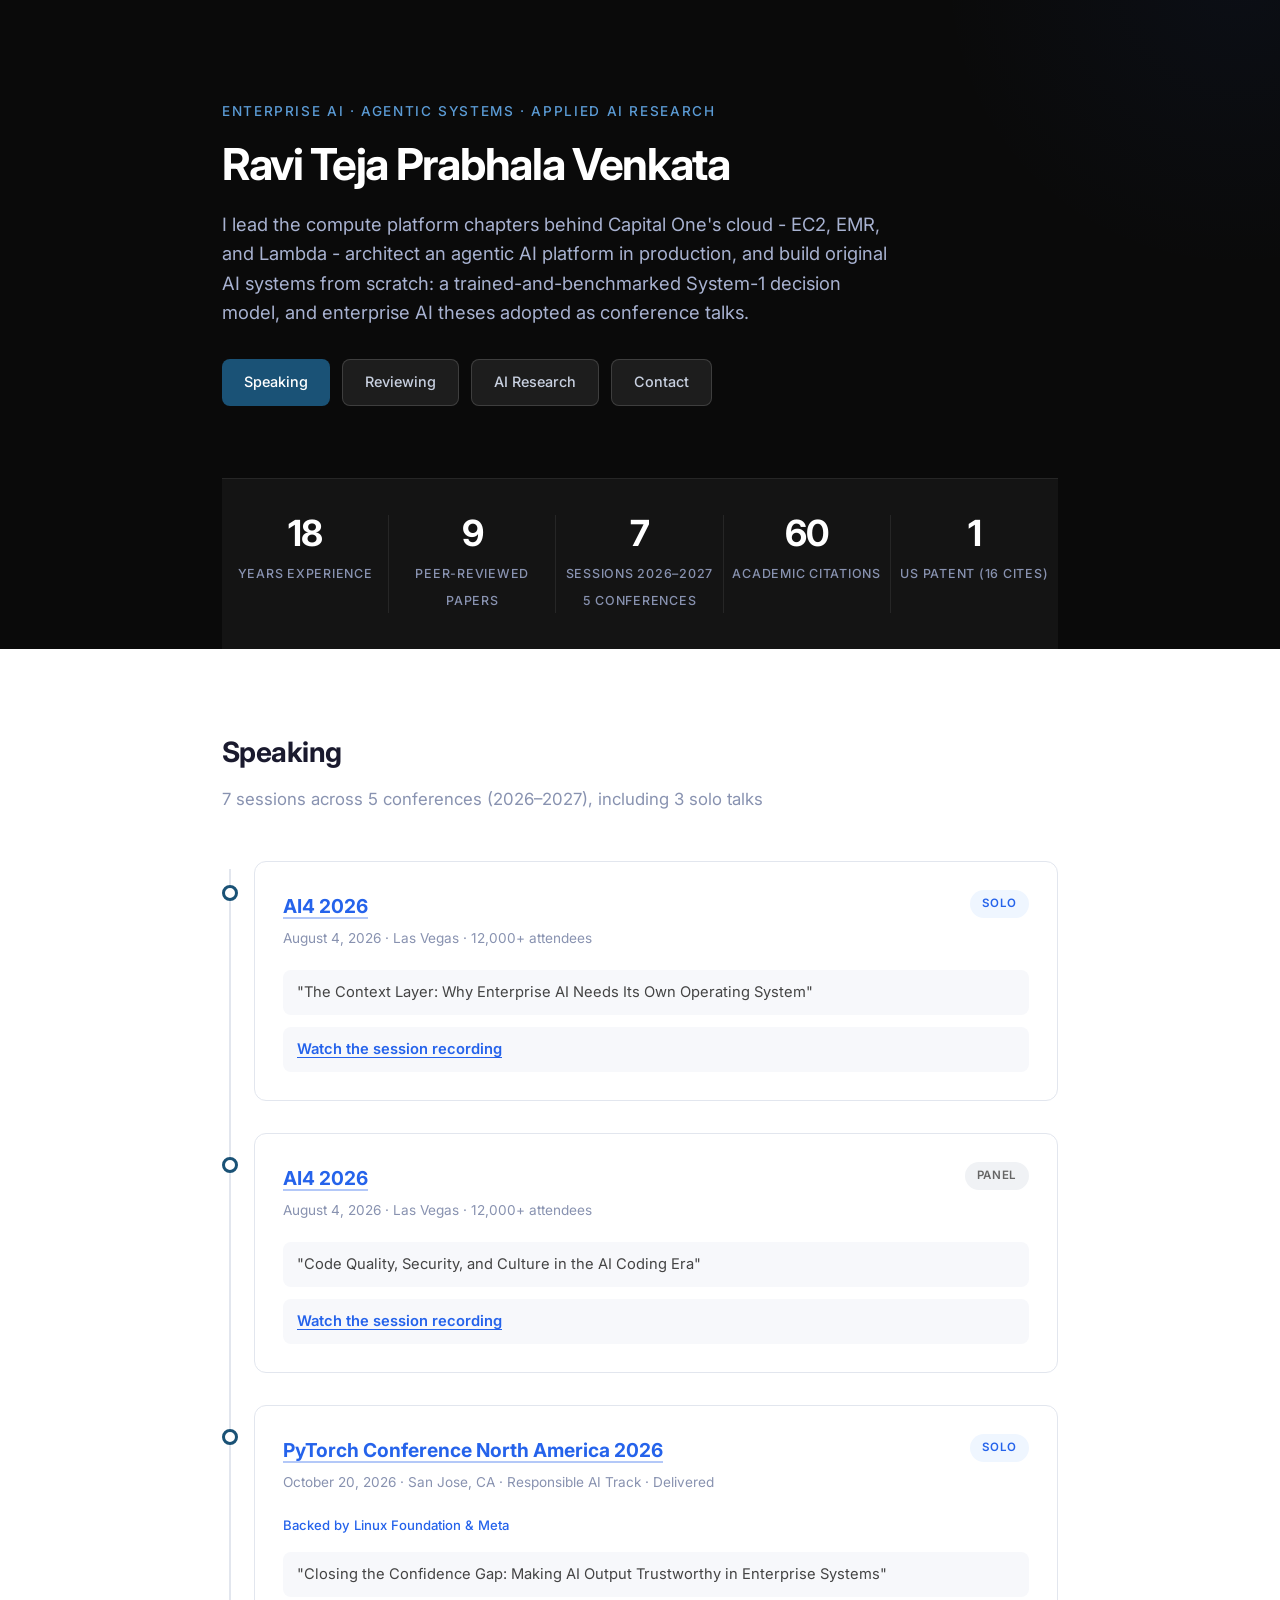
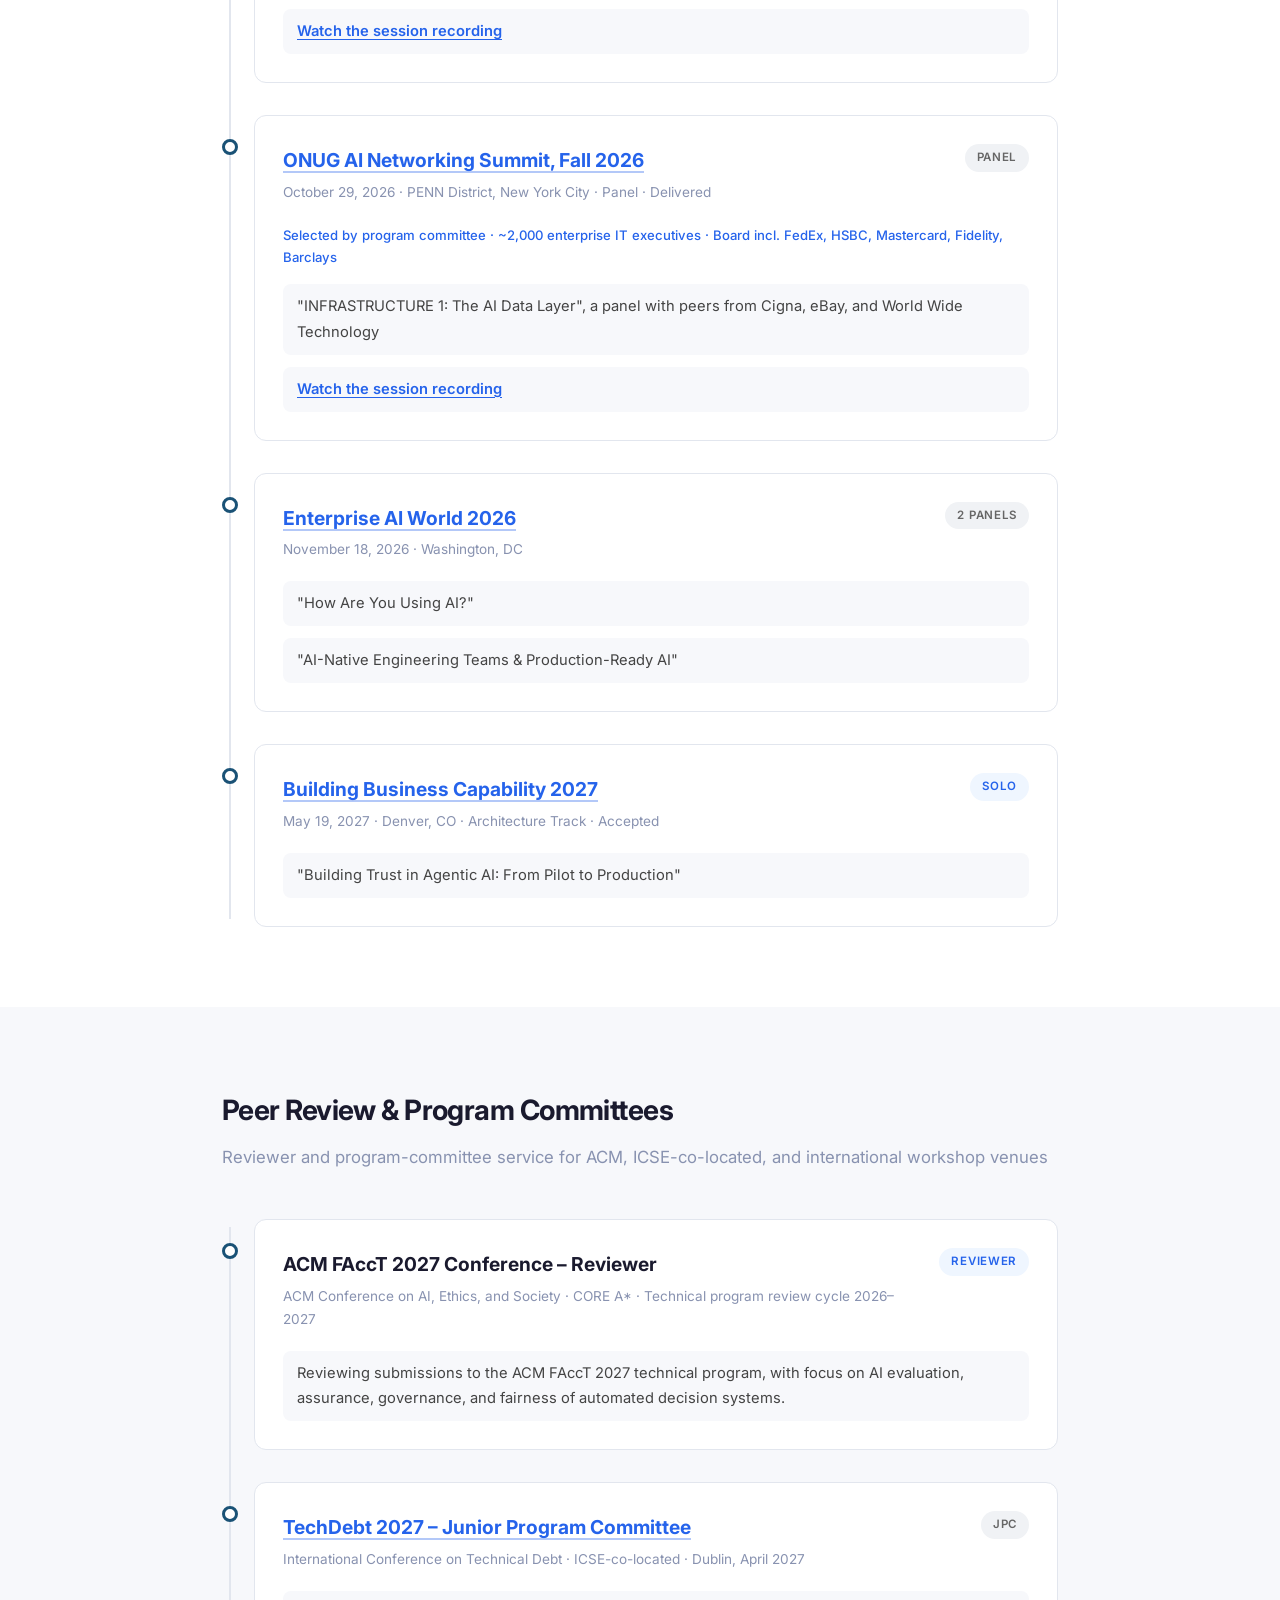
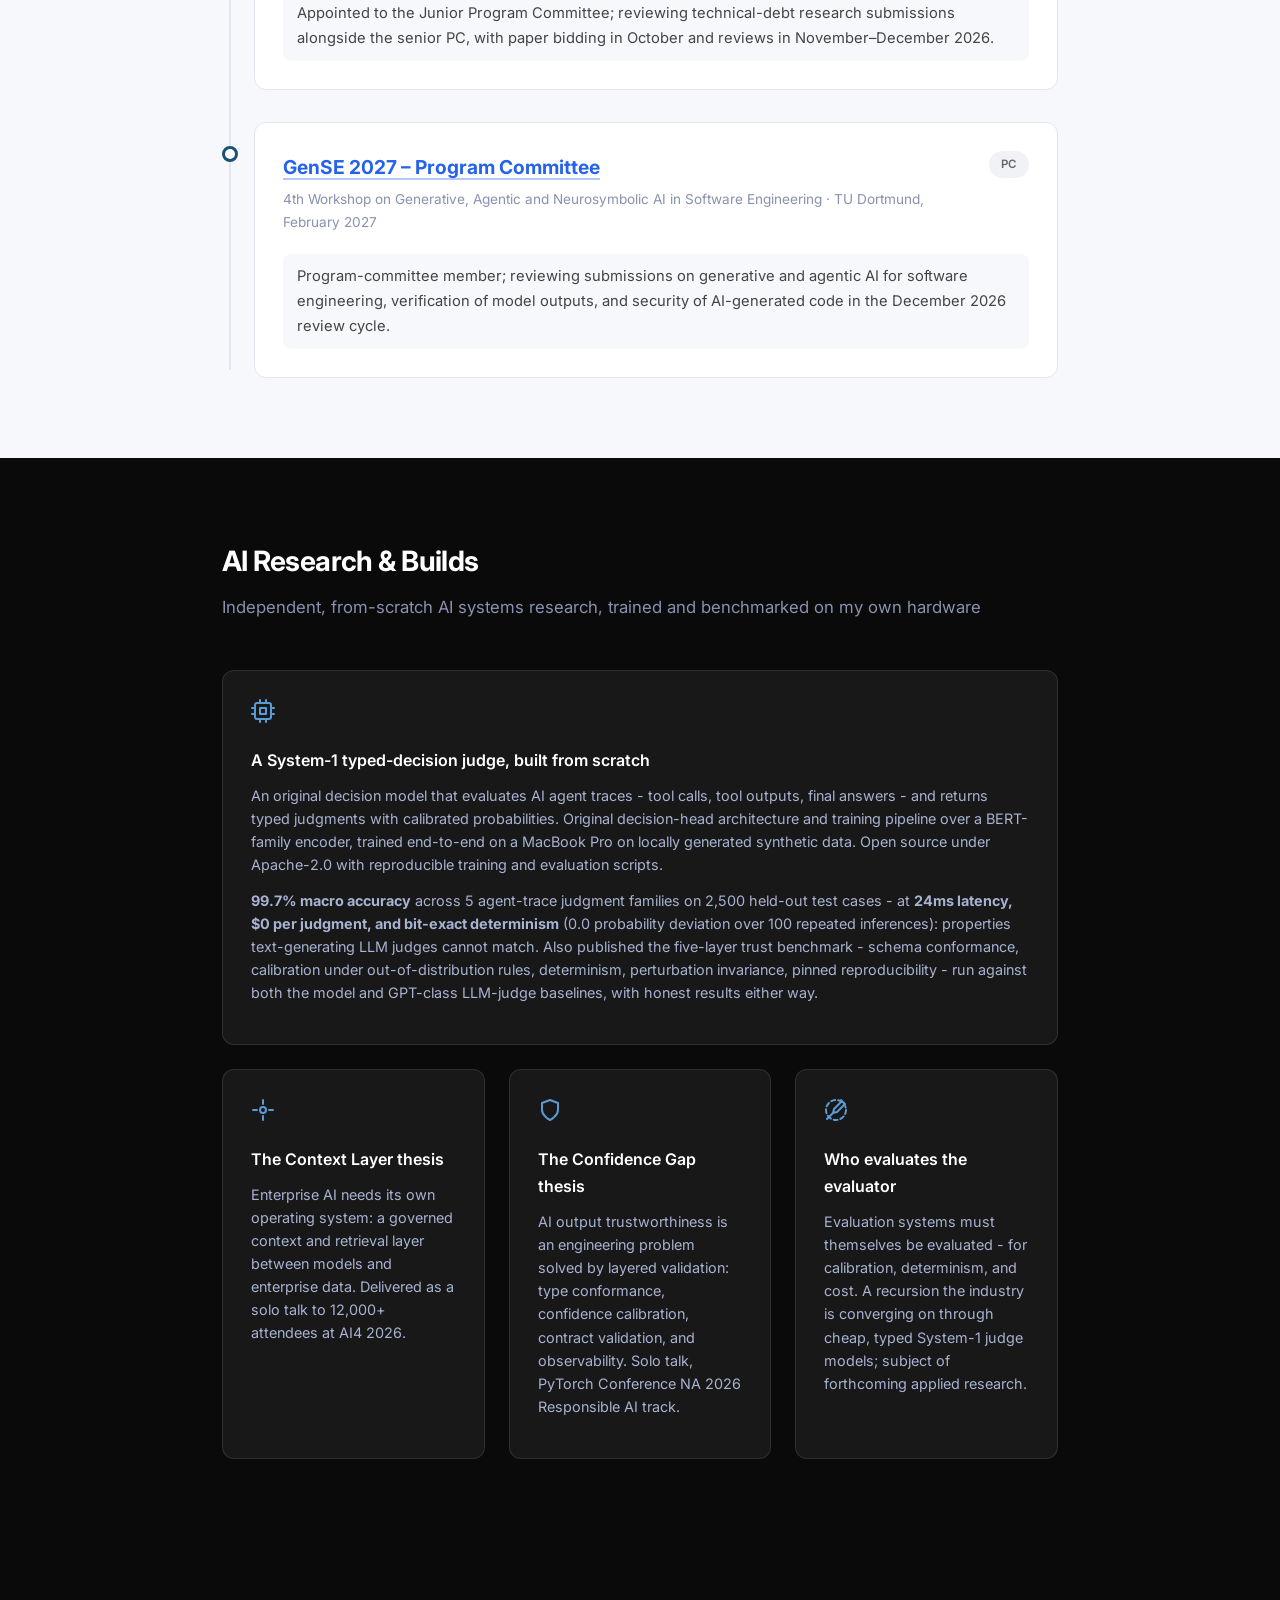
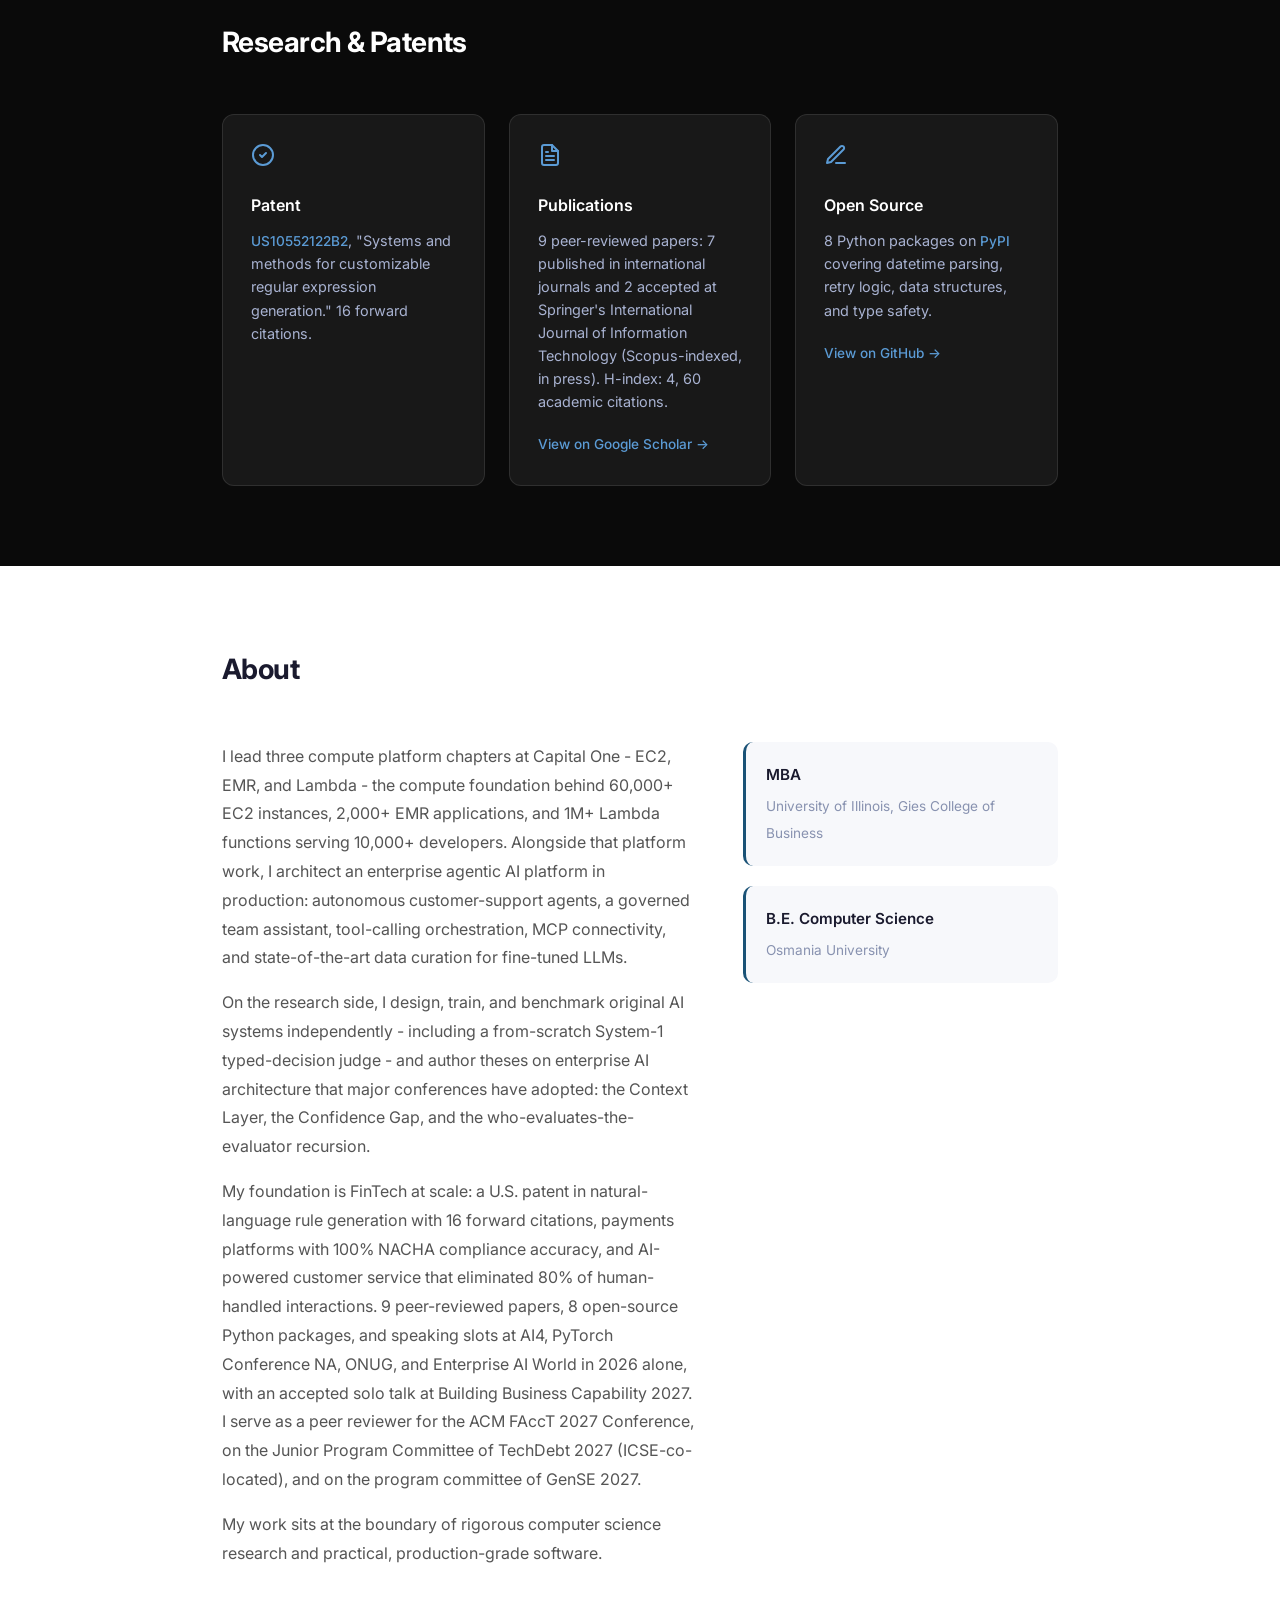
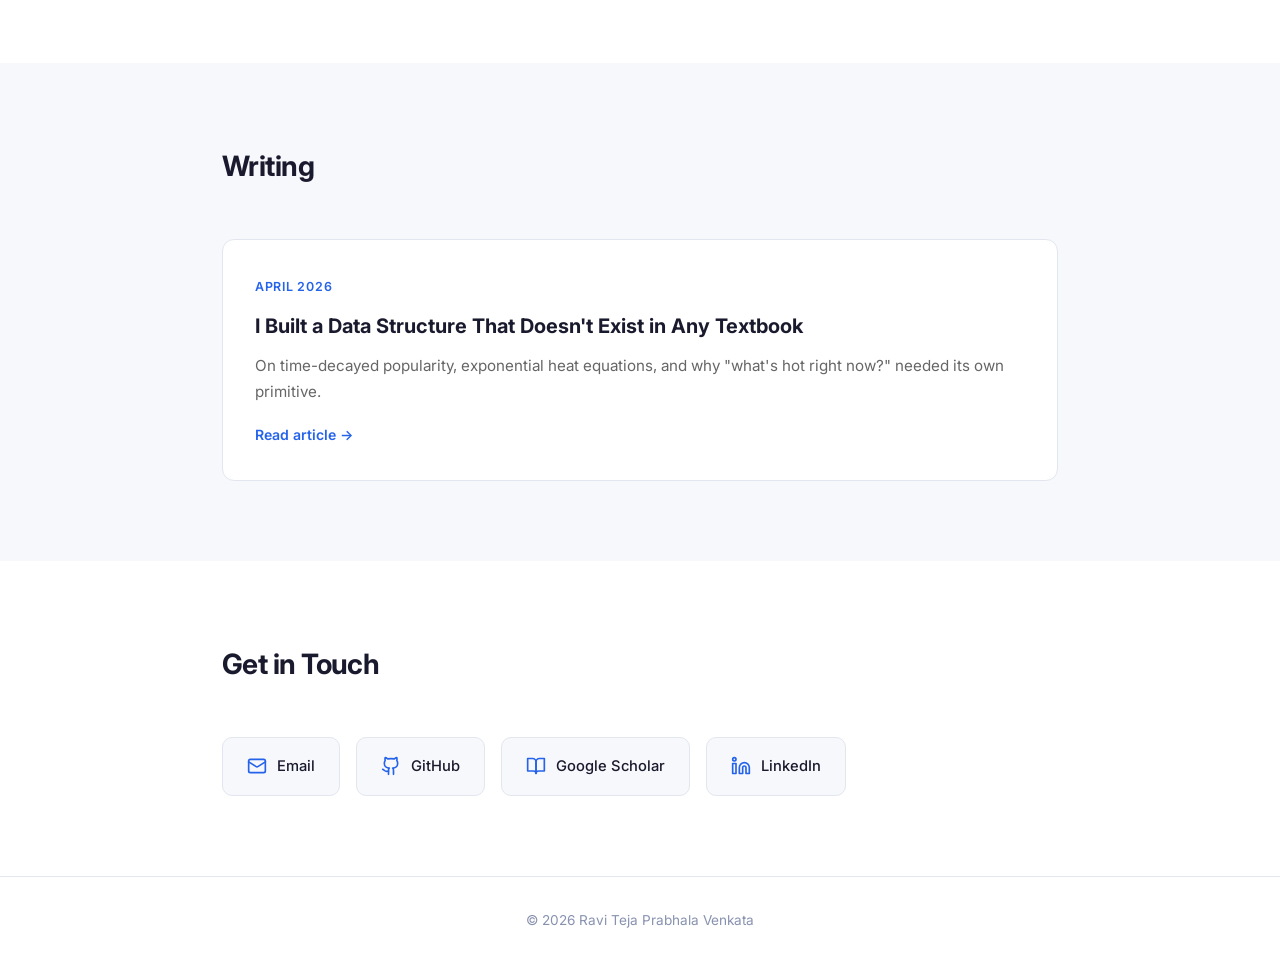
==== commit d88bb8a2: "Link TechDebt 2027 JPC card to public conference roster" ====
--- a/index.html
+++ b/index.html
@@ -130,7 +130,7 @@
                   <p>"Code Quality, Security, and Culture in the AI Coding Era"</p>
                 </div>
                 <div class="session-item">
-                  <p><a href="https://www.youtube.com/watch?v=zliIJuMbfW4" target="_blank" rel="noopener">Watch the session recording</a></p>
+                  <p><a href="https://www.youtube.com/watch?v=aON2GZ6soIo" target="_blank" rel="noopener">Watch the session recording</a></p>
                 </div>
               </div>
             </div>
@@ -277,7 +277,7 @@
             <div class="conference-card">
               <div class="conference-card__top">
                 <div>
-                  <h3>TechDebt 2027 &ndash; Junior Program Committee</h3>
+                  <h3><a href="https://conf.researchr.org/committee/TechDebt-2027/TechDebt-2027-junior-program-committee-junior-program-committee" target="_blank" rel="noopener">TechDebt 2027 &ndash; Junior Program Committee</a></h3>
                   <p class="conference-meta">International Conference on Technical Debt · ICSE-co-located · Dublin, April 2027</p>
                 </div>
                 <div class="conference-tags">
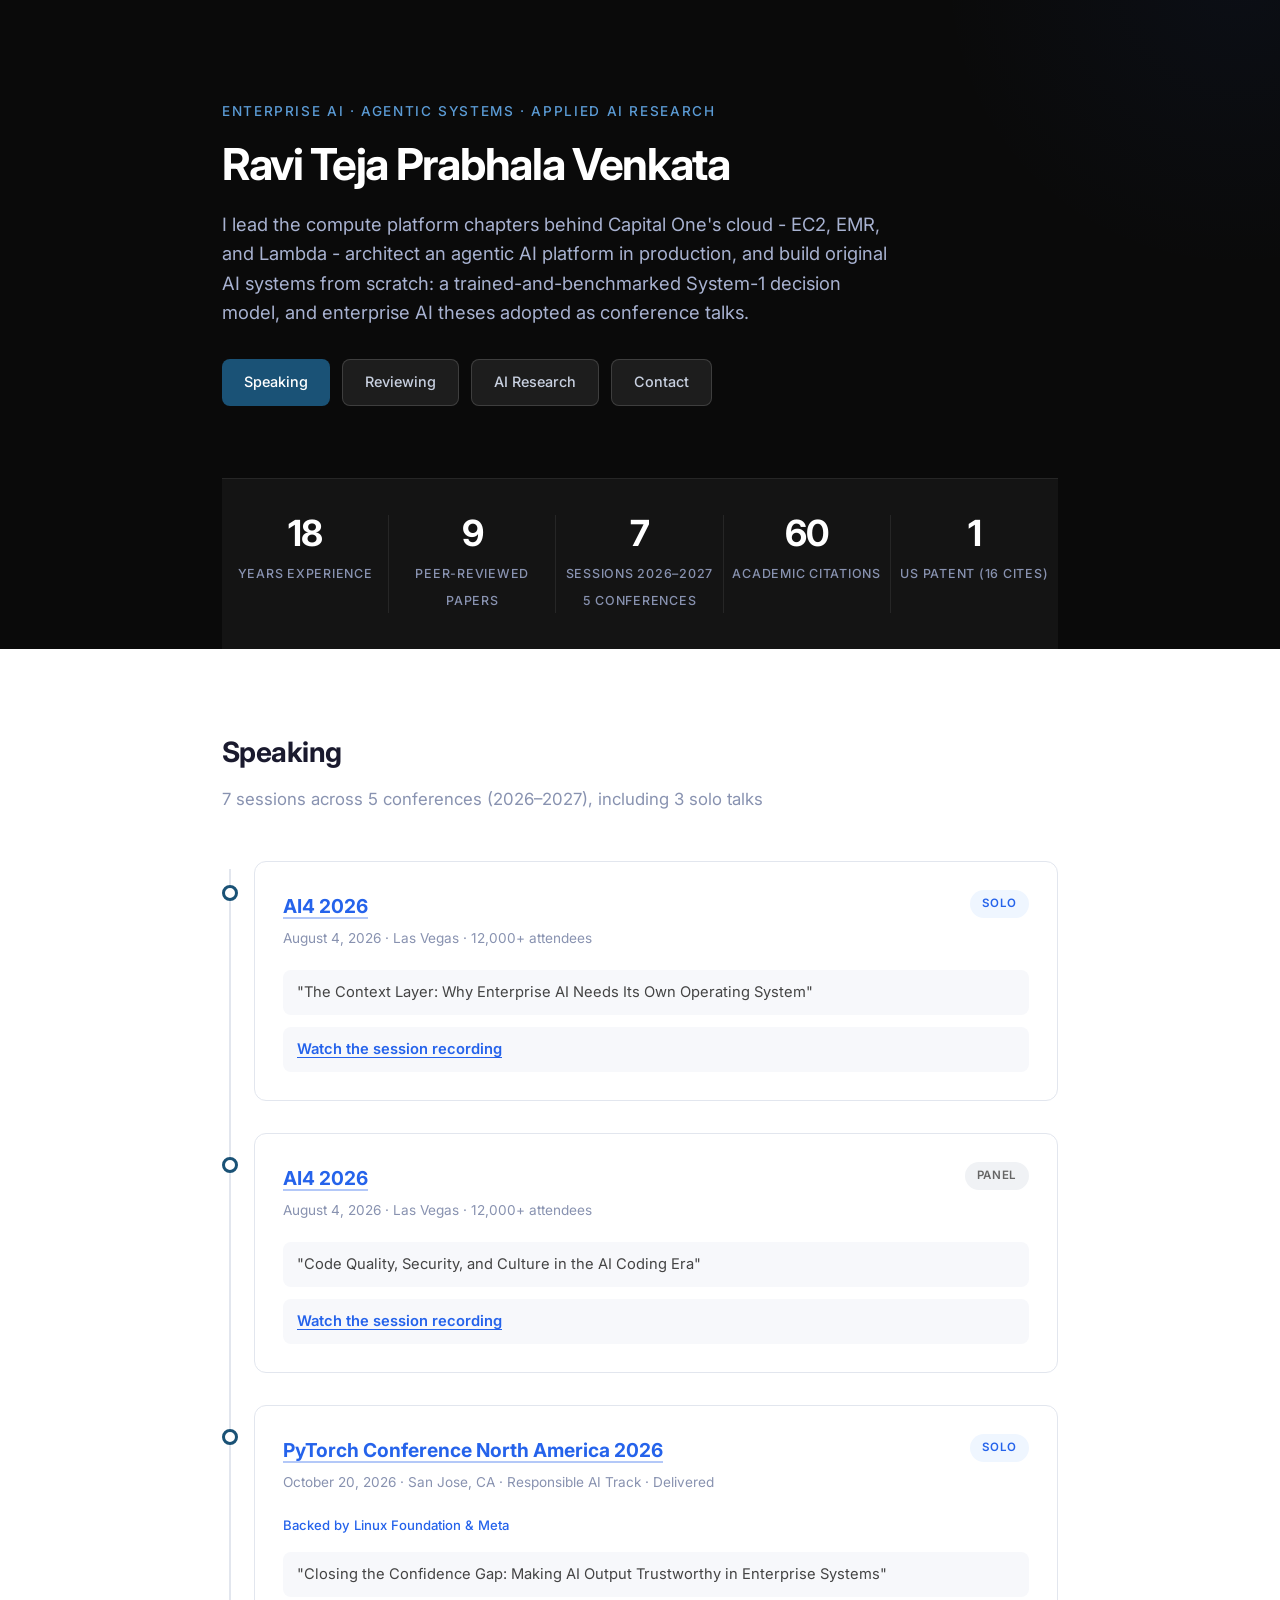
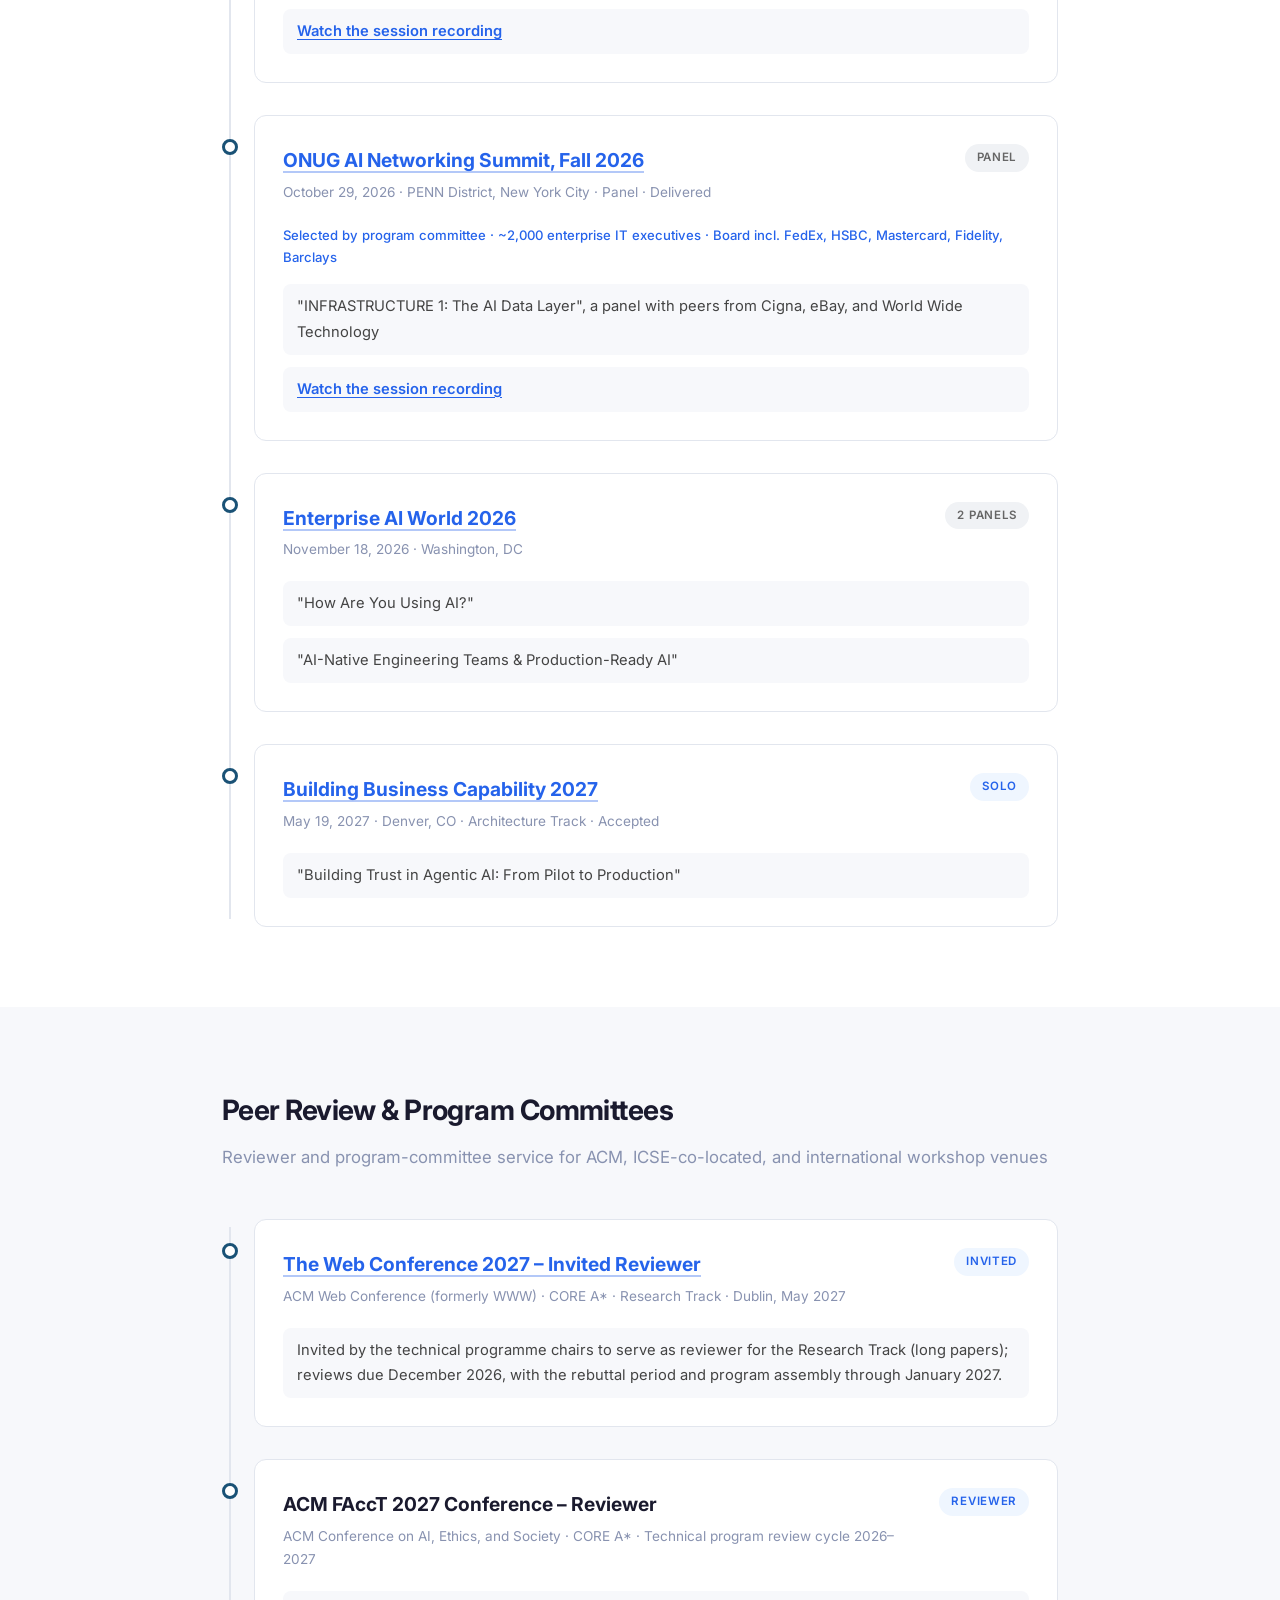
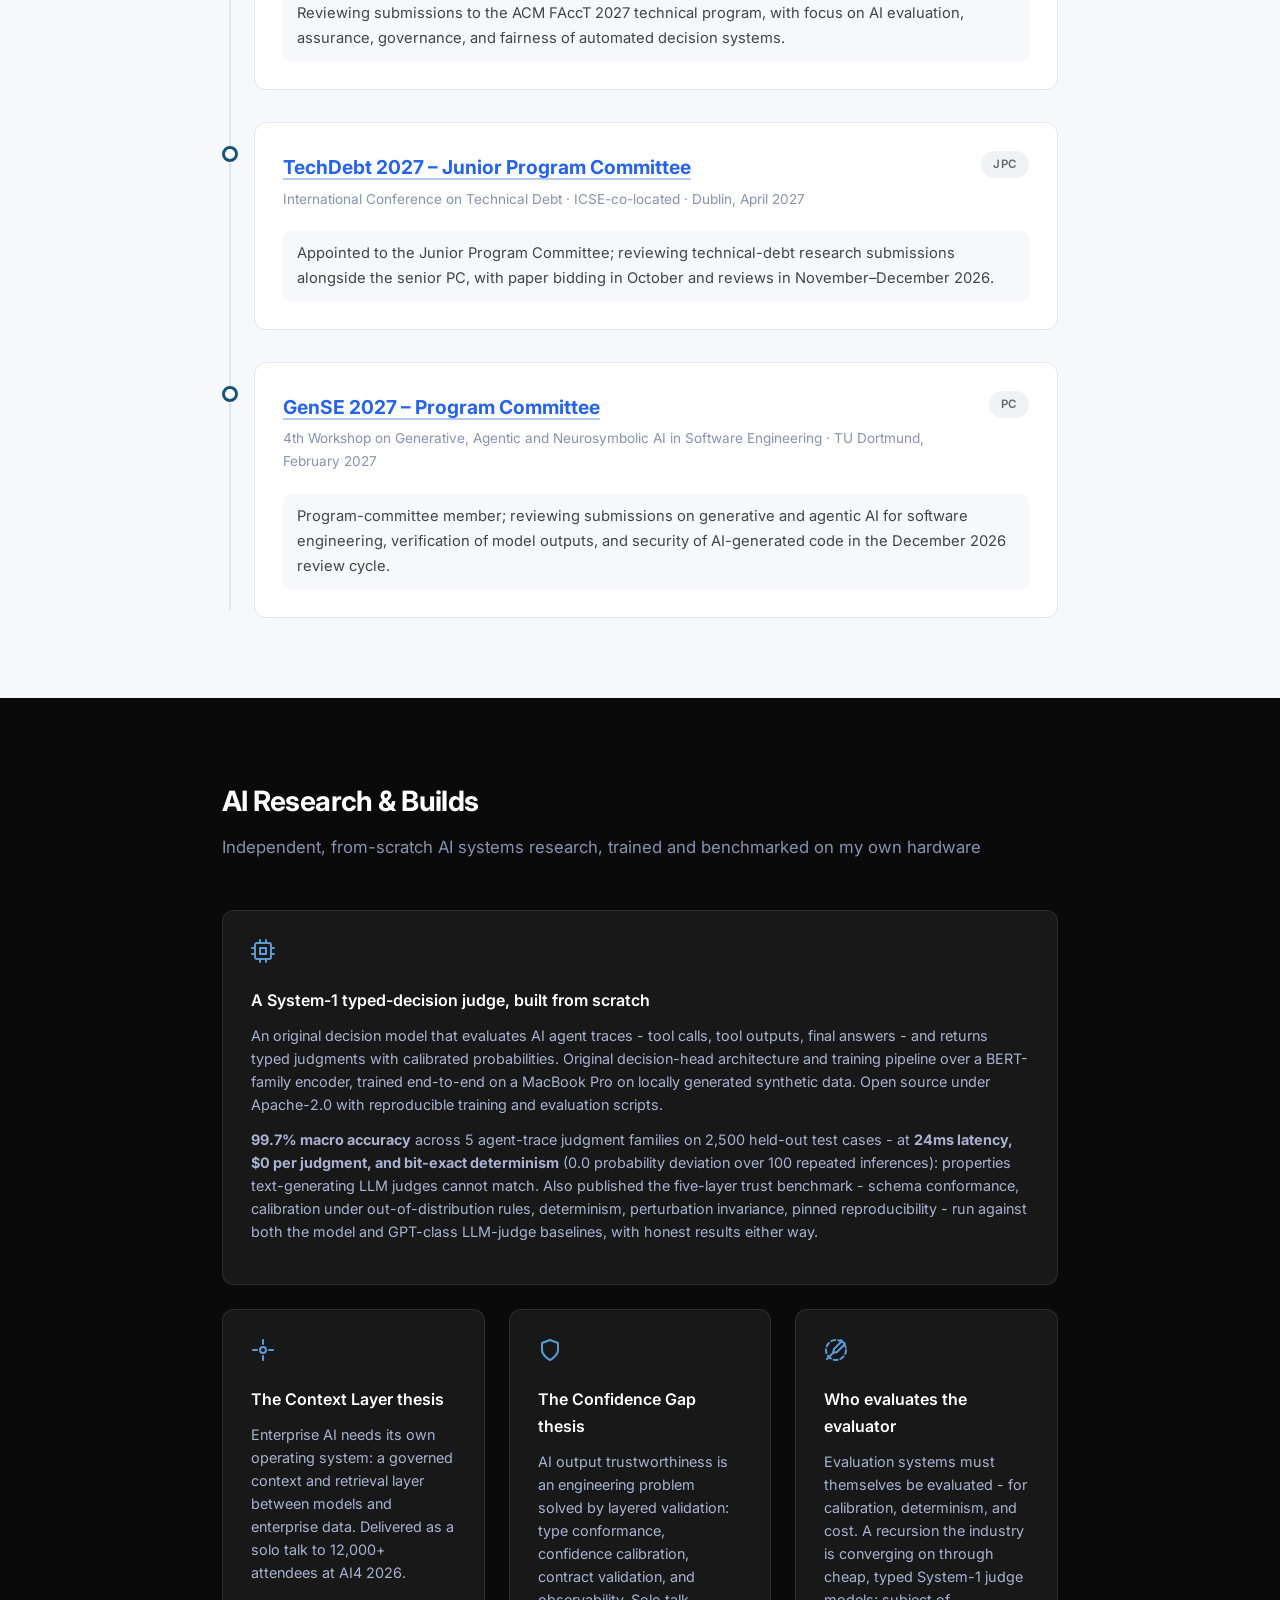
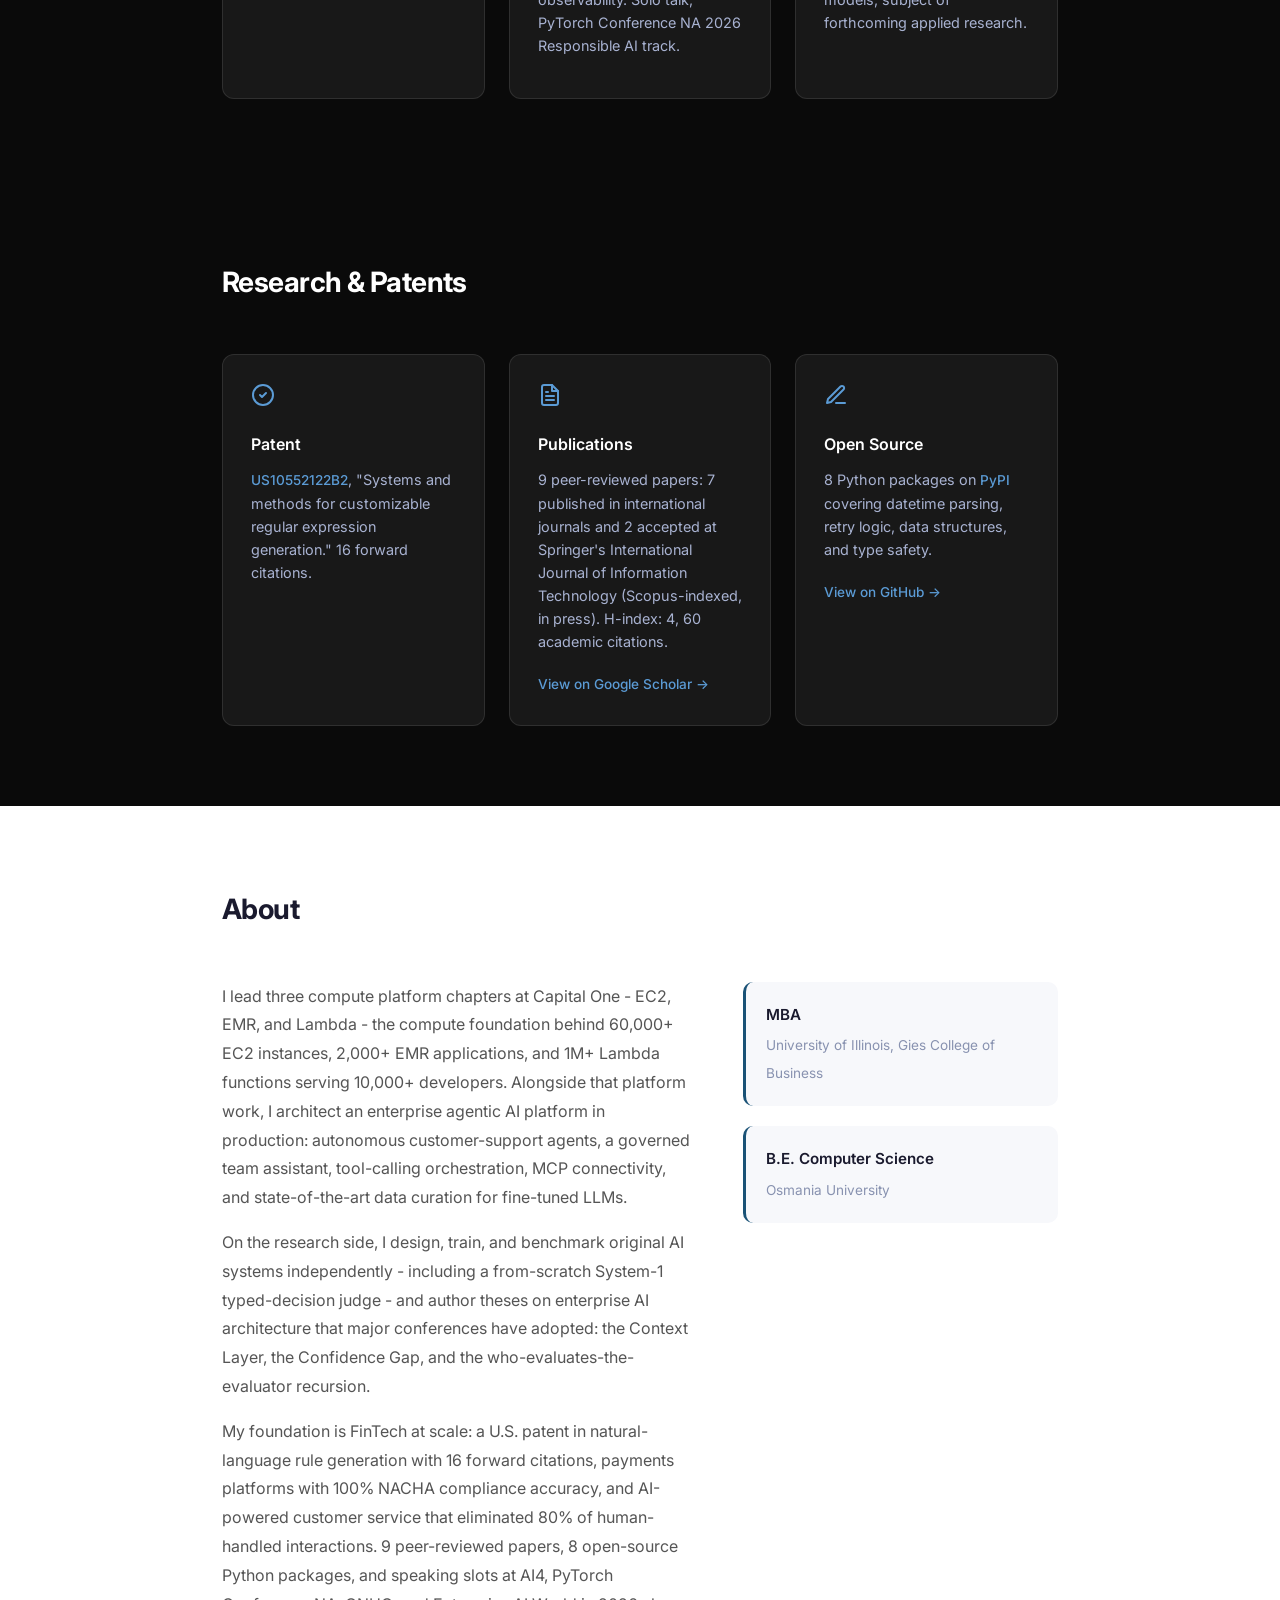
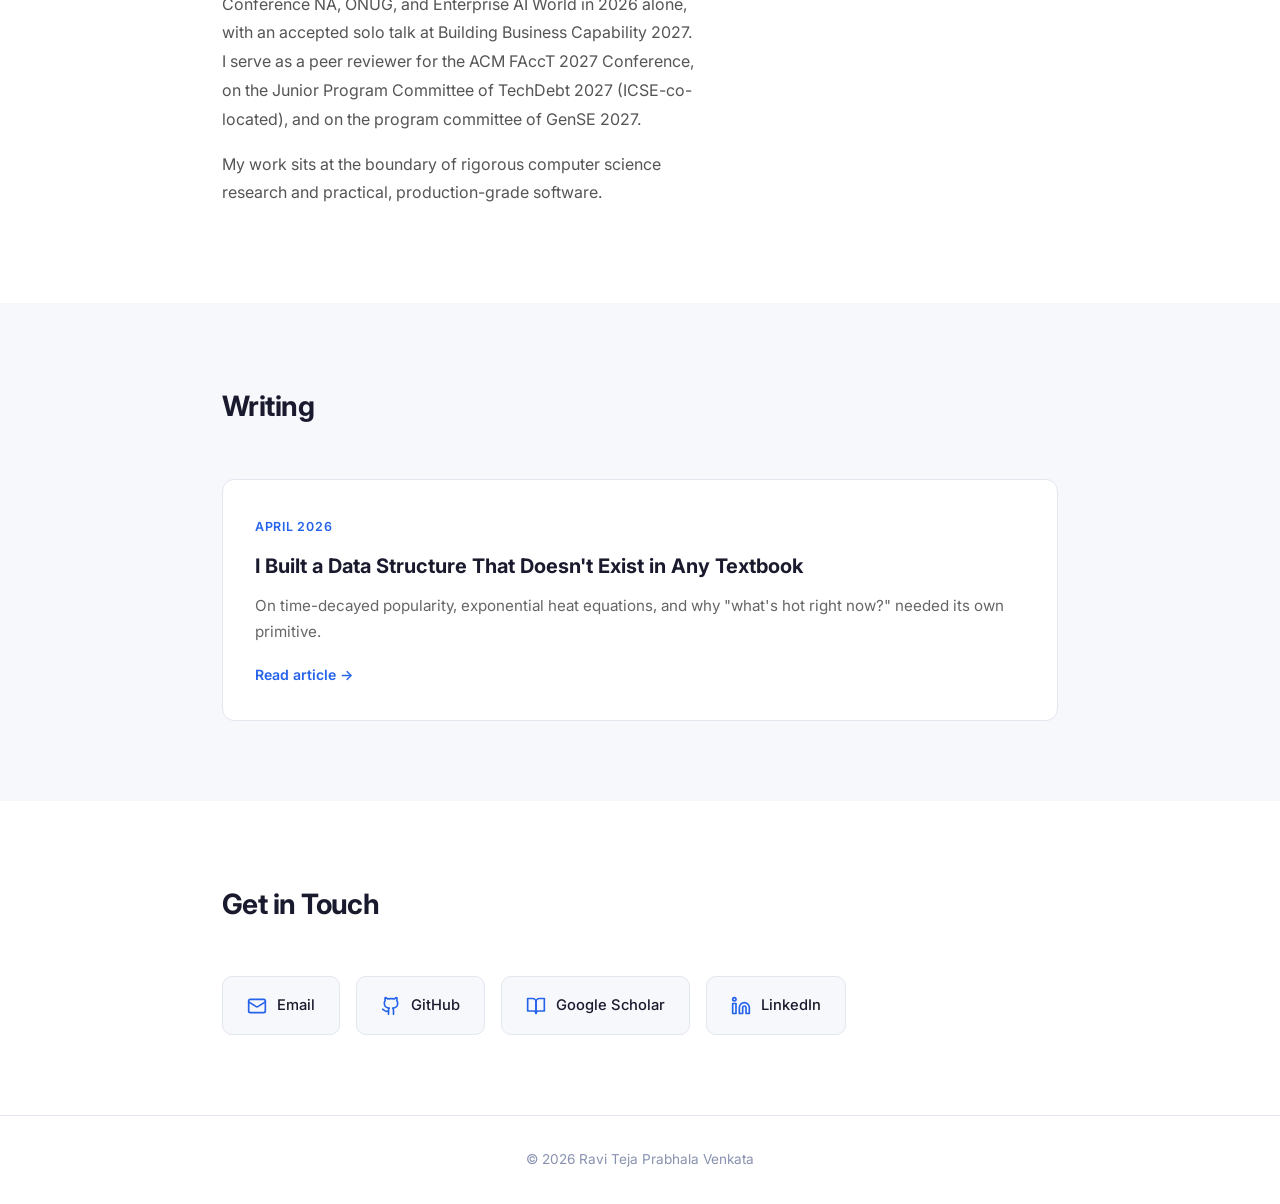
==== commit d2a508c6: "Add The Web Conference 2027 invited reviewer card to Peer Review section" ====
--- a/index.html
+++ b/index.html
@@ -4,18 +4,18 @@
   <meta charset="UTF-8">
   <meta name="viewport" content="width=device-width, initial-scale=1.0">
   <title>Ravi Teja Prabhala Venkata, Senior Engineering Manager</title>
-  <meta name="description" content="Ravi Teja Prabhala Venkata is a Senior Engineering Manager leading enterprise compute and agentic AI platforms, an applied AI researcher, patent holder, published researcher, conference speaker, peer reviewer for ACM FAccT, and program-committee member for TechDebt 2027 (ICSE-co-located) and GenSE 2027.">
+  <meta name="description" content="Ravi Teja Prabhala Venkata is a Senior Engineering Manager leading enterprise compute and agentic AI platforms, an applied AI researcher, patent holder, published researcher, conference speaker, invited reviewer for The Web Conference 2027 and ACM FAccT 2027, and program-committee member for TechDebt 2027 (ICSE-co-located) and GenSE 2027.">
   <meta name="author" content="Ravi Teja Prabhala Venkata">
   <meta name="keywords" content="Ravi Teja Prabhala Venkata, Teja Prabhala, agentic AI, enterprise AI, LLM evaluation, System-1 decision model, software engineering, AI, fintech, machine learning, patent holder, conference speaker, PyTorch, AI4">
   <meta name="robots" content="index, follow">
   <link rel="canonical" href="https://thecliffhanger.github.io/">
   <meta property="og:title" content="Ravi Teja Prabhala Venkata: Enterprise AI, Agentic Systems and Applied AI Research">
-  <meta property="og:description" content="Senior Engineering Manager leading enterprise compute (EC2, EMR, Lambda) and a production agentic AI platform. Builder of a from-scratch System-1 decision model. Patent holder, 9 peer-reviewed papers, speaker at AI4, PyTorch Conf, ONUG, Enterprise AI World, BBC 2027. Reviewer: ACM FAccT 2027. PC: TechDebt 2027 JPC (ICSE-co-located), GenSE 2027.">
+  <meta property="og:description" content="Senior Engineering Manager leading enterprise compute (EC2, EMR, Lambda) and a production agentic AI platform. Builder of a from-scratch System-1 decision model. Patent holder, 9 peer-reviewed papers, speaker at AI4, PyTorch Conf, ONUG, Enterprise AI World, BBC 2027. Invited reviewer: The Web Conference 2027 (CORE A*), ACM FAccT 2027. PC: TechDebt 2027 JPC (ICSE-co-located), GenSE 2027.">
   <meta property="og:type" content="website">
   <meta property="og:url" content="https://thecliffhanger.github.io/">
   <meta name="twitter:card" content="summary_large_image">
   <meta name="twitter:title" content="Ravi Teja Prabhala Venkata: Enterprise AI, Agentic Systems and Applied AI Research">
-  <meta name="twitter:description" content="Senior Engineering Manager. Production agentic AI platform, from-scratch System-1 decision model, patent holder, 9 peer-reviewed papers, speaker at AI4 2026, PyTorch Conf 2026, ONUG, Enterprise AI World, BBC 2027.">
+  <meta name="twitter:description" content="Senior Engineering Manager. Production agentic AI platform, from-scratch System-1 decision model, patent holder, 9 peer-reviewed papers, speaker at AI4 2026, PyTorch Conf 2026, ONUG, Enterprise AI World, BBC 2027. Invited reviewer, The Web Conference 2027.">
   <link rel="sitemap" type="application/xml" title="Sitemap" href="/sitemap.xml">
   <script type="application/ld+json">
   {
@@ -255,6 +255,28 @@
             <div class="conference-card">
               <div class="conference-card__top">
                 <div>
+                  <h3><a href="https://www2027.thewebconf.org/" target="_blank" rel="noopener">The Web Conference 2027 &ndash; Invited Reviewer</a></h3>
+                  <p class="conference-meta">ACM Web Conference (formerly WWW) · CORE A* · Research Track · Dublin, May 2027</p>
+                </div>
+                <div class="conference-tags">
+                  <span class="tag tag--solo">Invited</span>
+                </div>
+              </div>
+              <div class="conference-sessions">
+                <div class="session-item">
+                  <p>Invited by the technical programme chairs to serve as reviewer for the Research Track (long papers); reviews due December 2026, with the rebuttal period and program assembly through January 2027.</p>
+                </div>
+              </div>
+            </div>
+          </div>
+        </div>
+
+        <div class="timeline-item">
+          <div class="timeline-marker"></div>
+          <div class="timeline-content">
+            <div class="conference-card">
+              <div class="conference-card__top">
+                <div>
                   <h3>ACM FAccT 2027 Conference &ndash; Reviewer</h3>
                   <p class="conference-meta">ACM Conference on AI, Ethics, and Society · CORE A* · Technical program review cycle 2026&ndash;2027</p>
                 </div>
